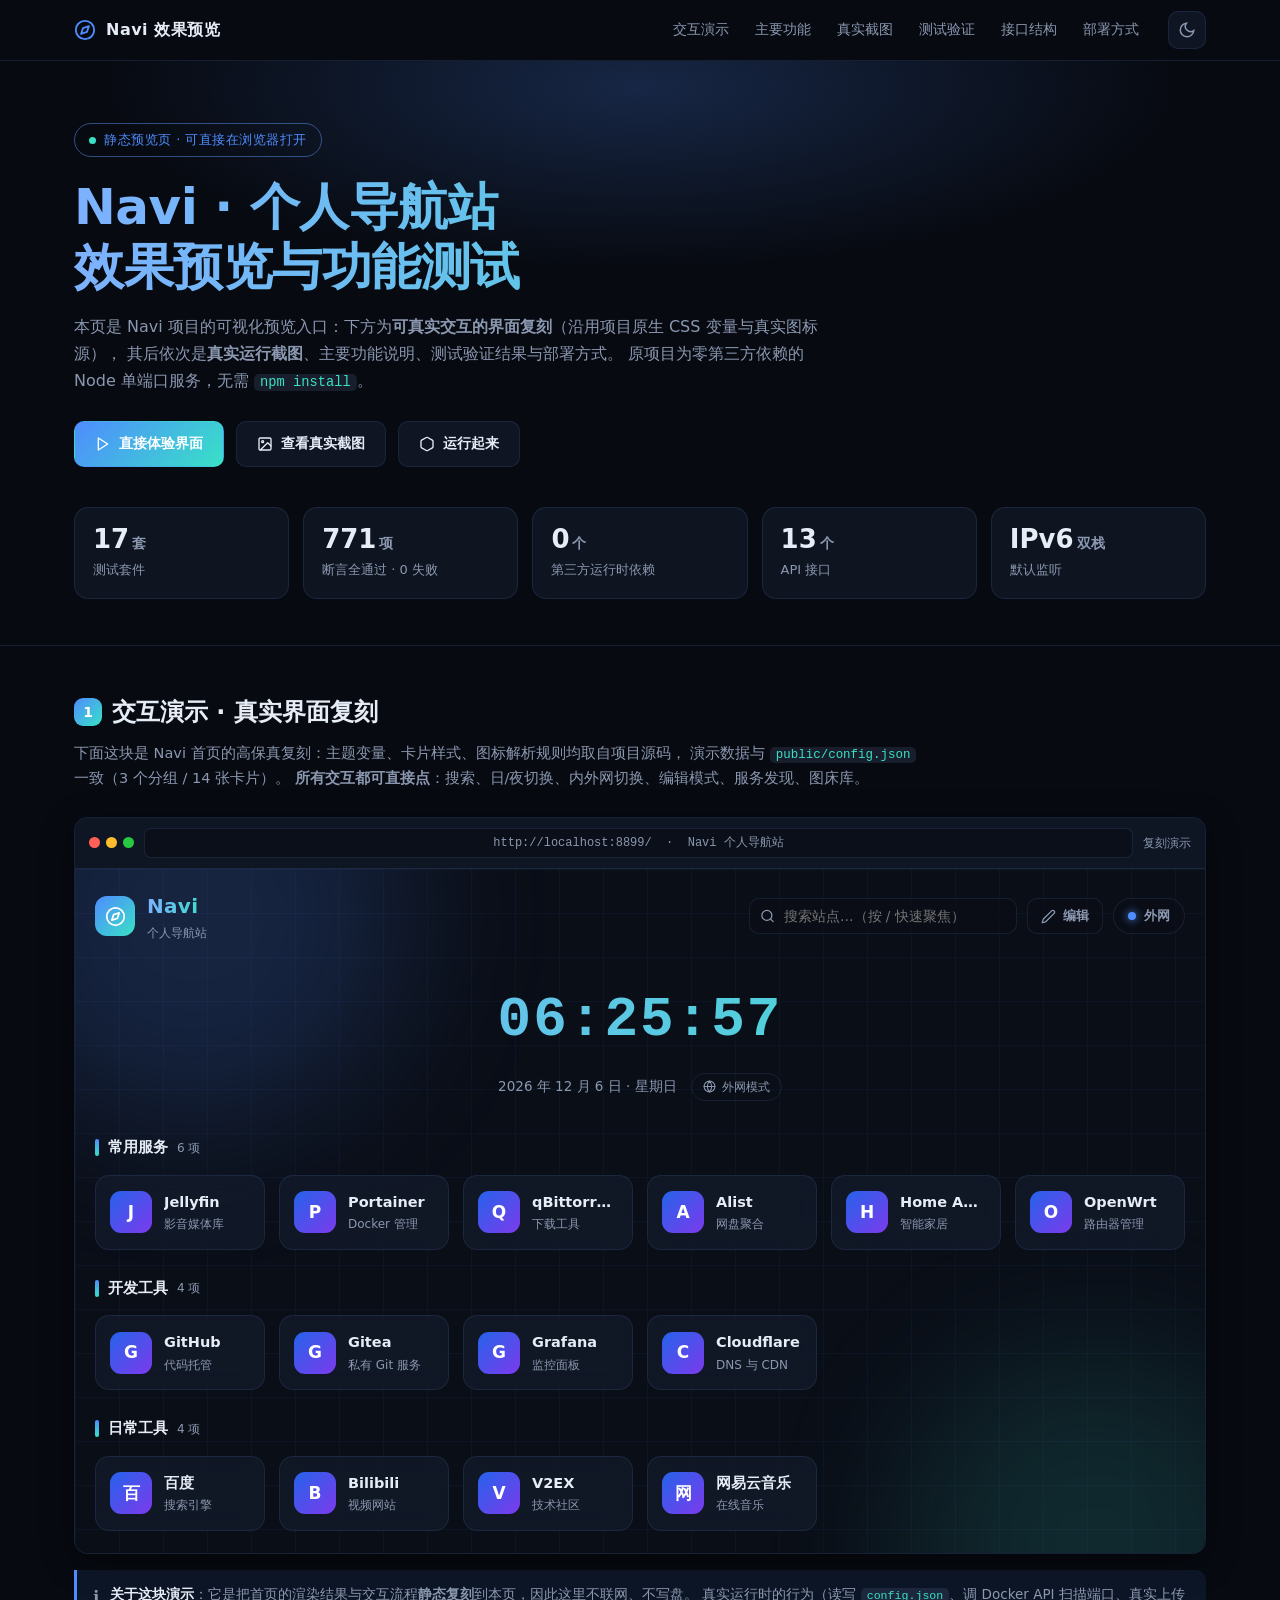
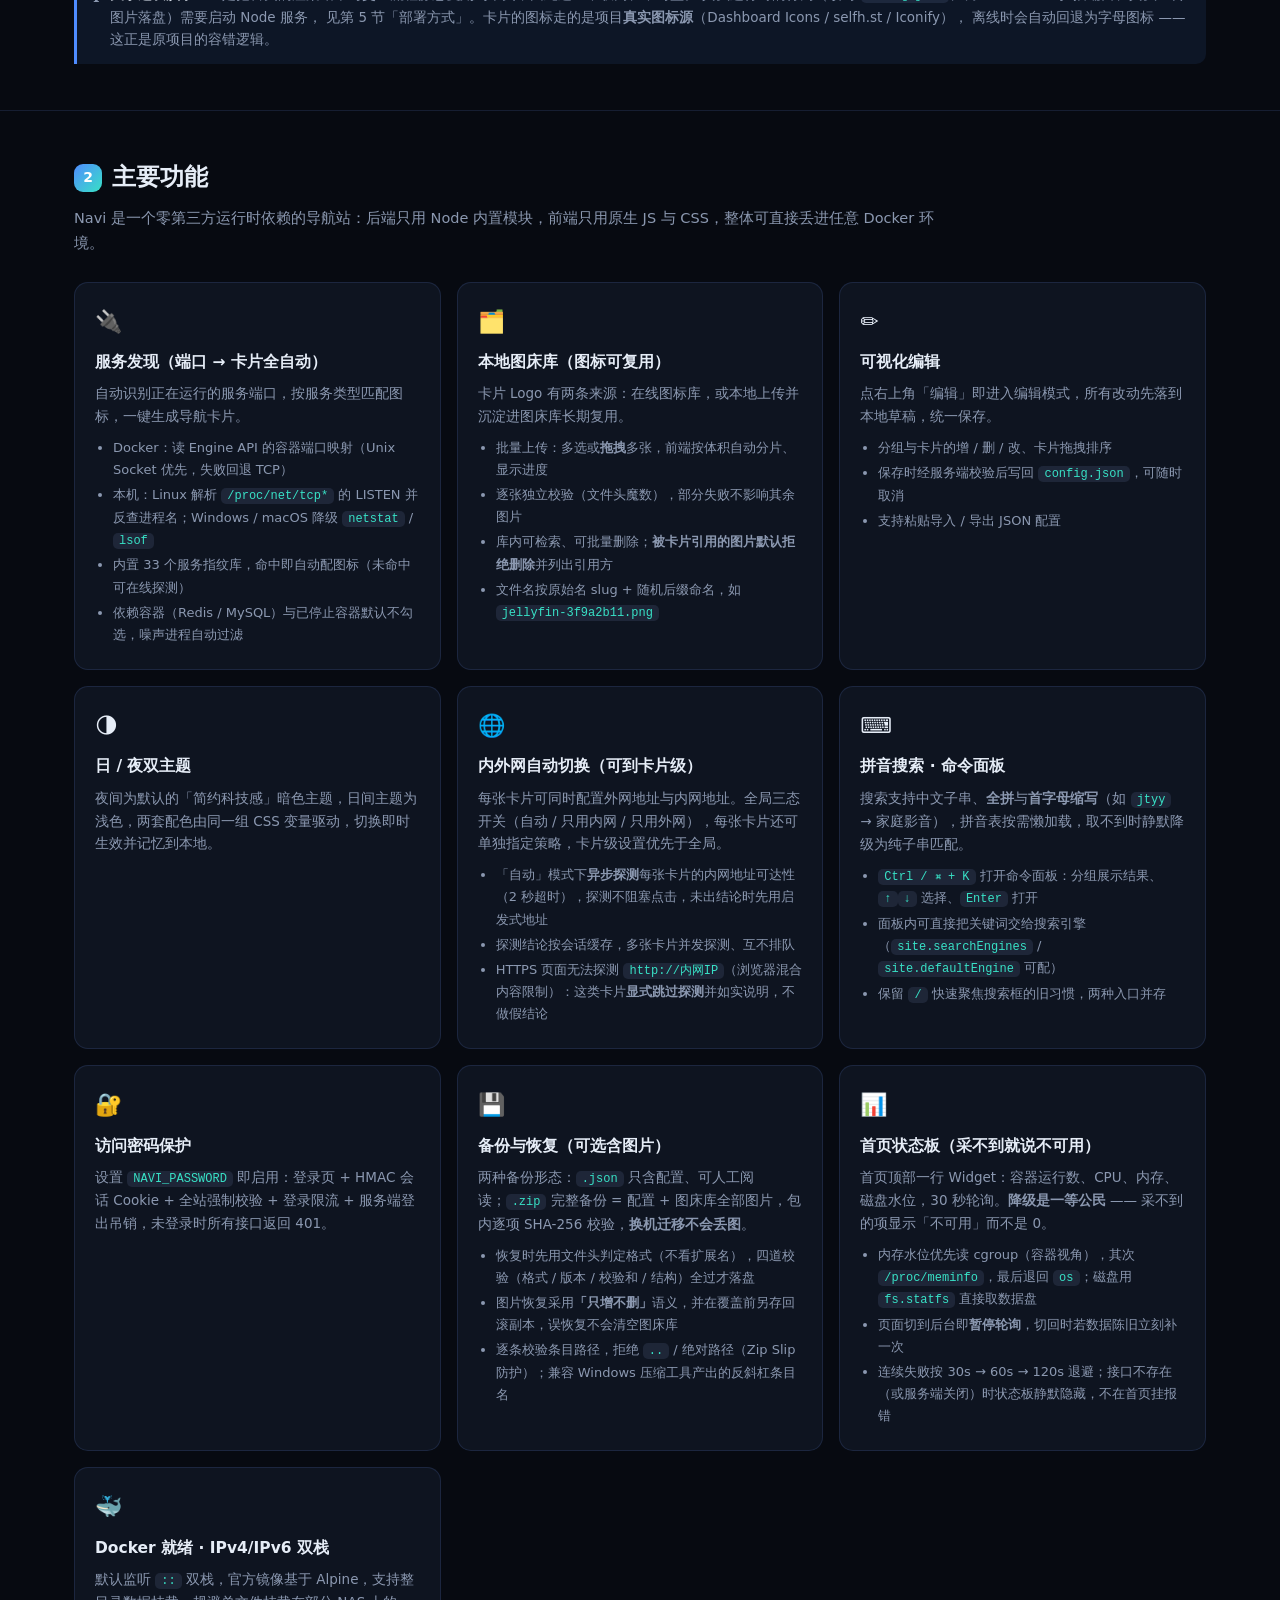
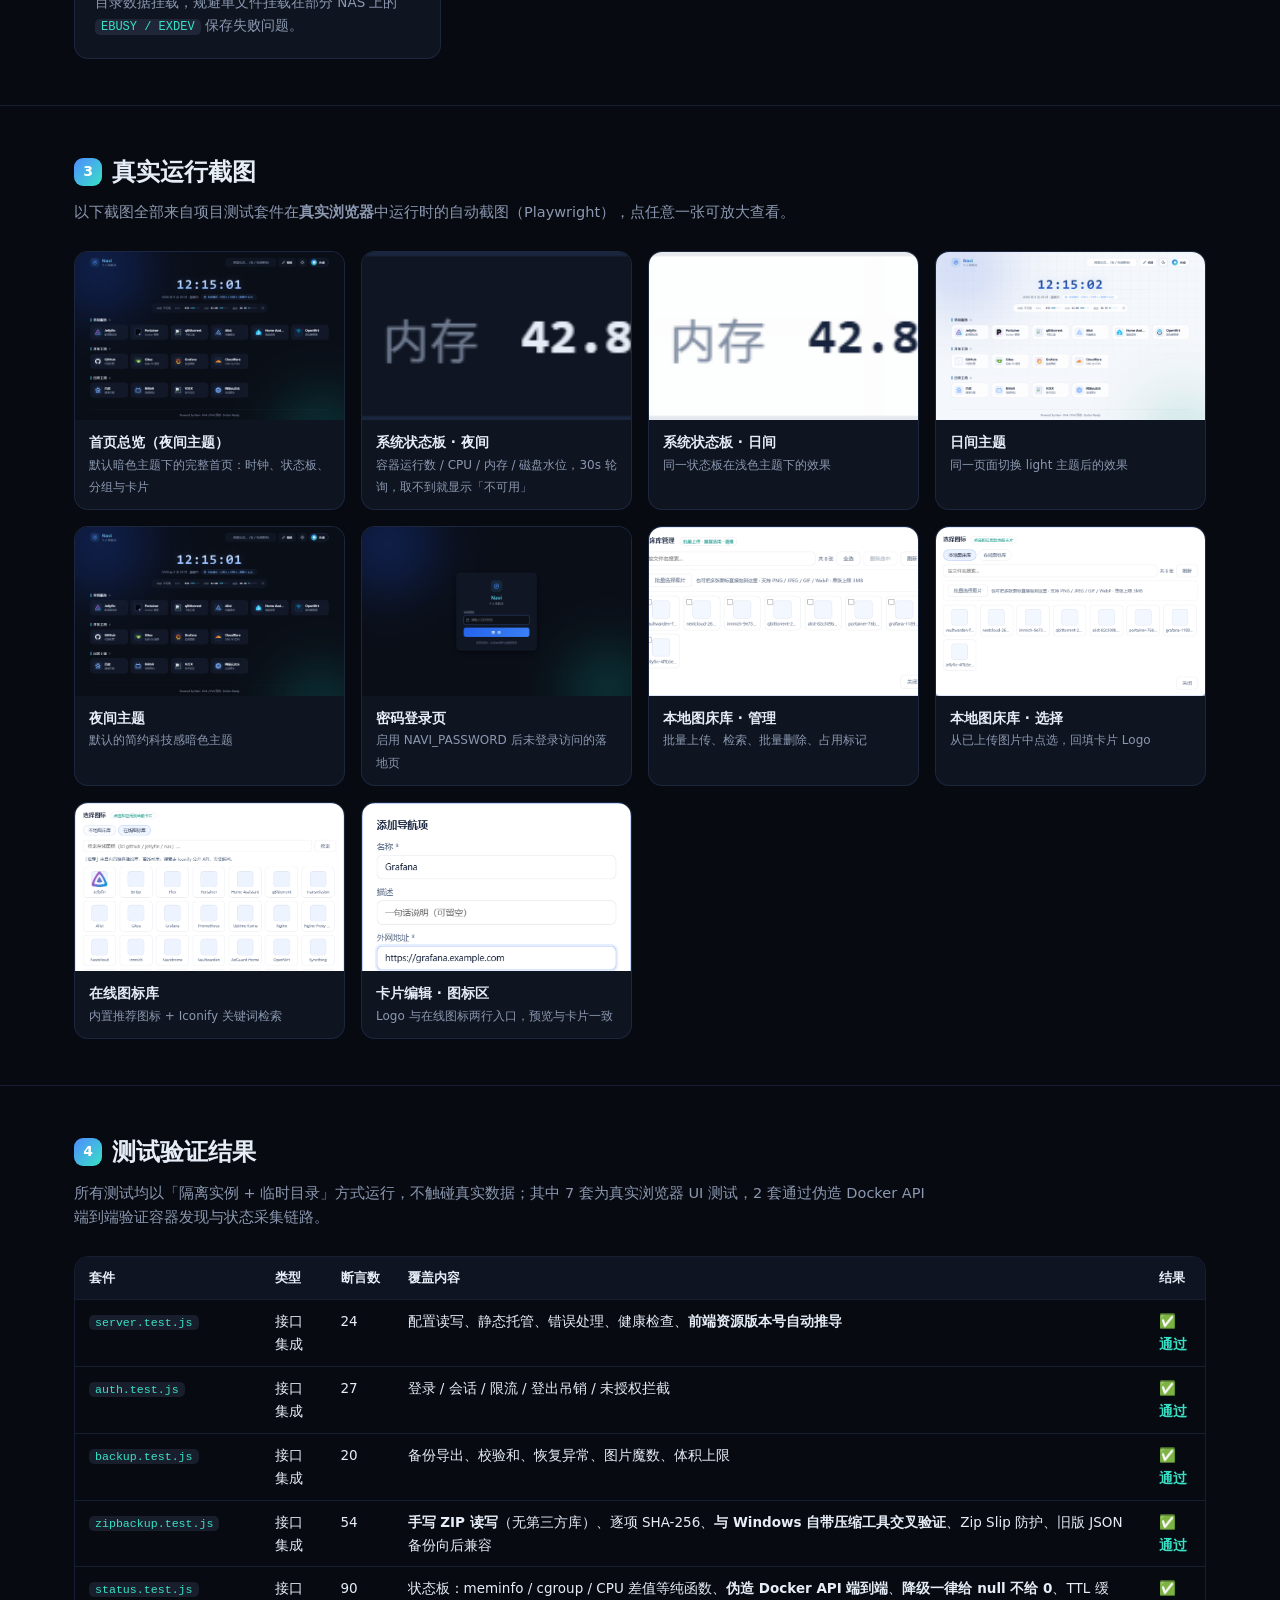
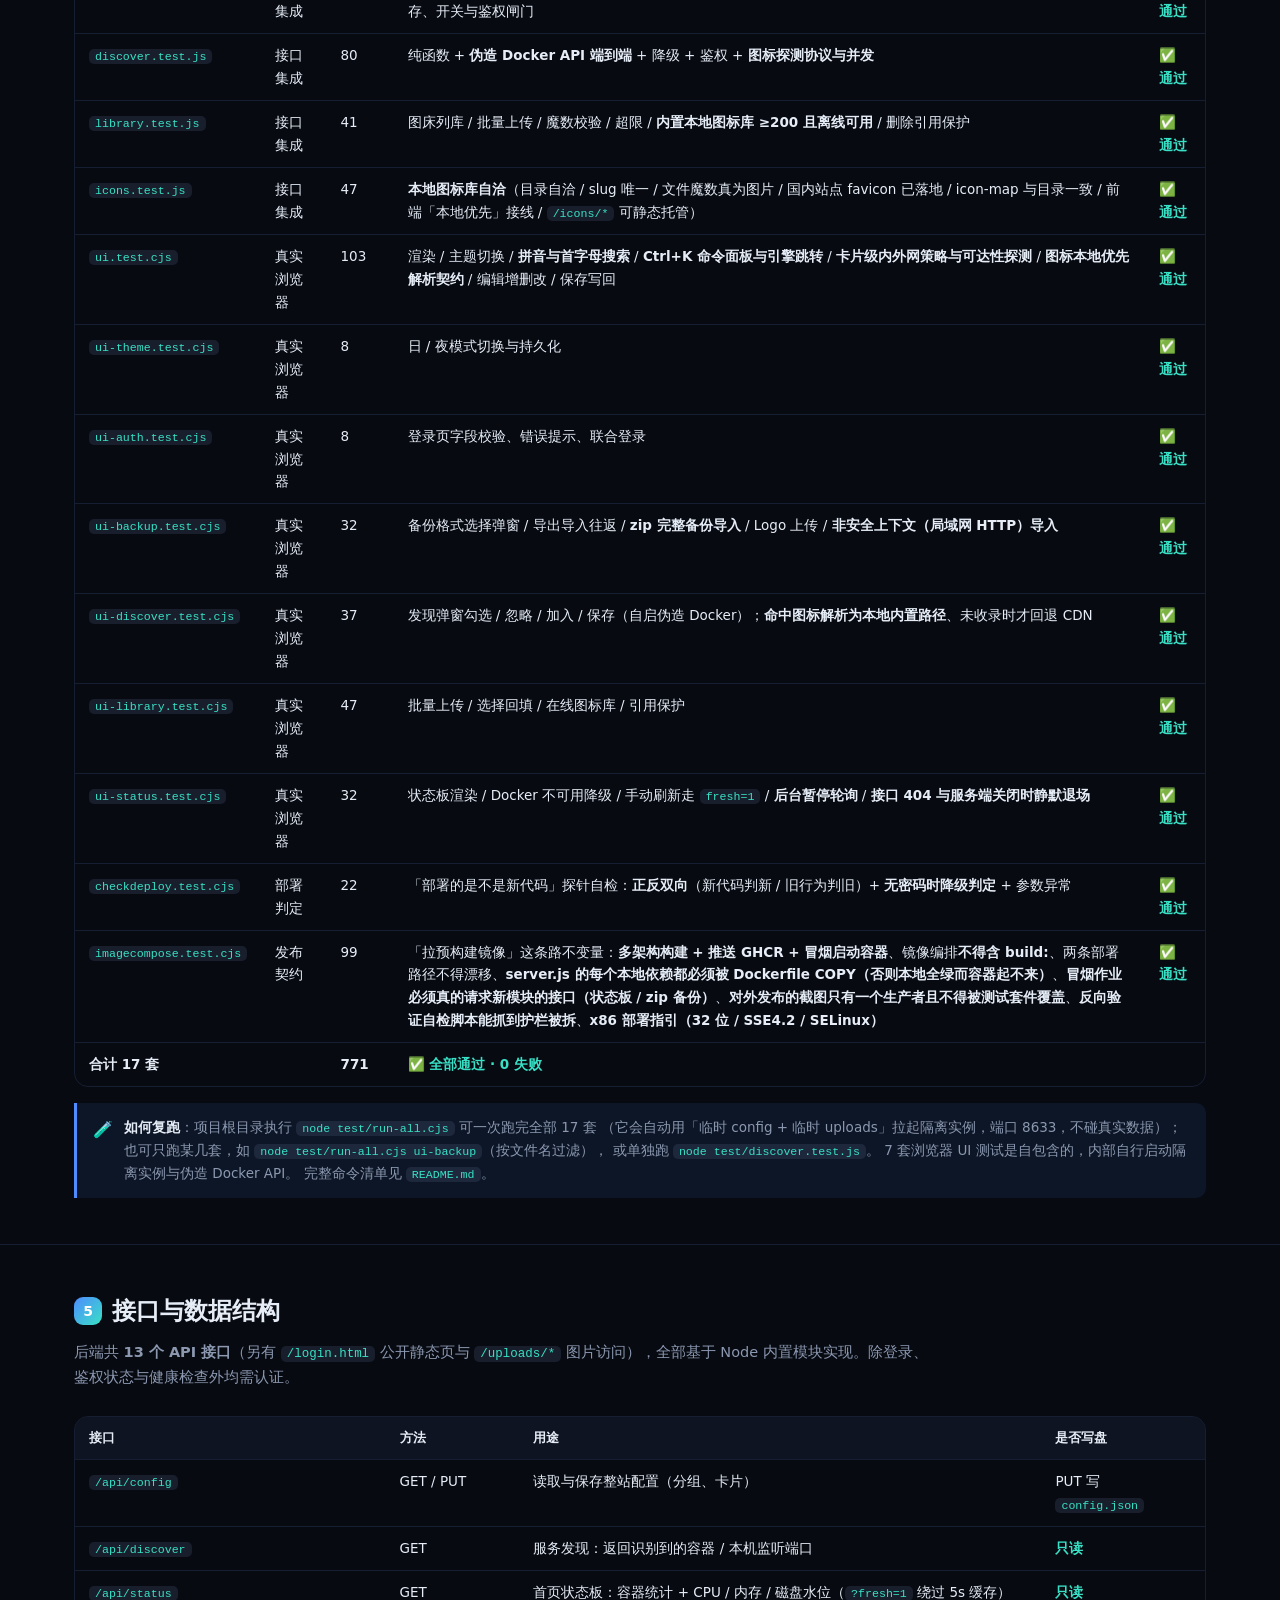
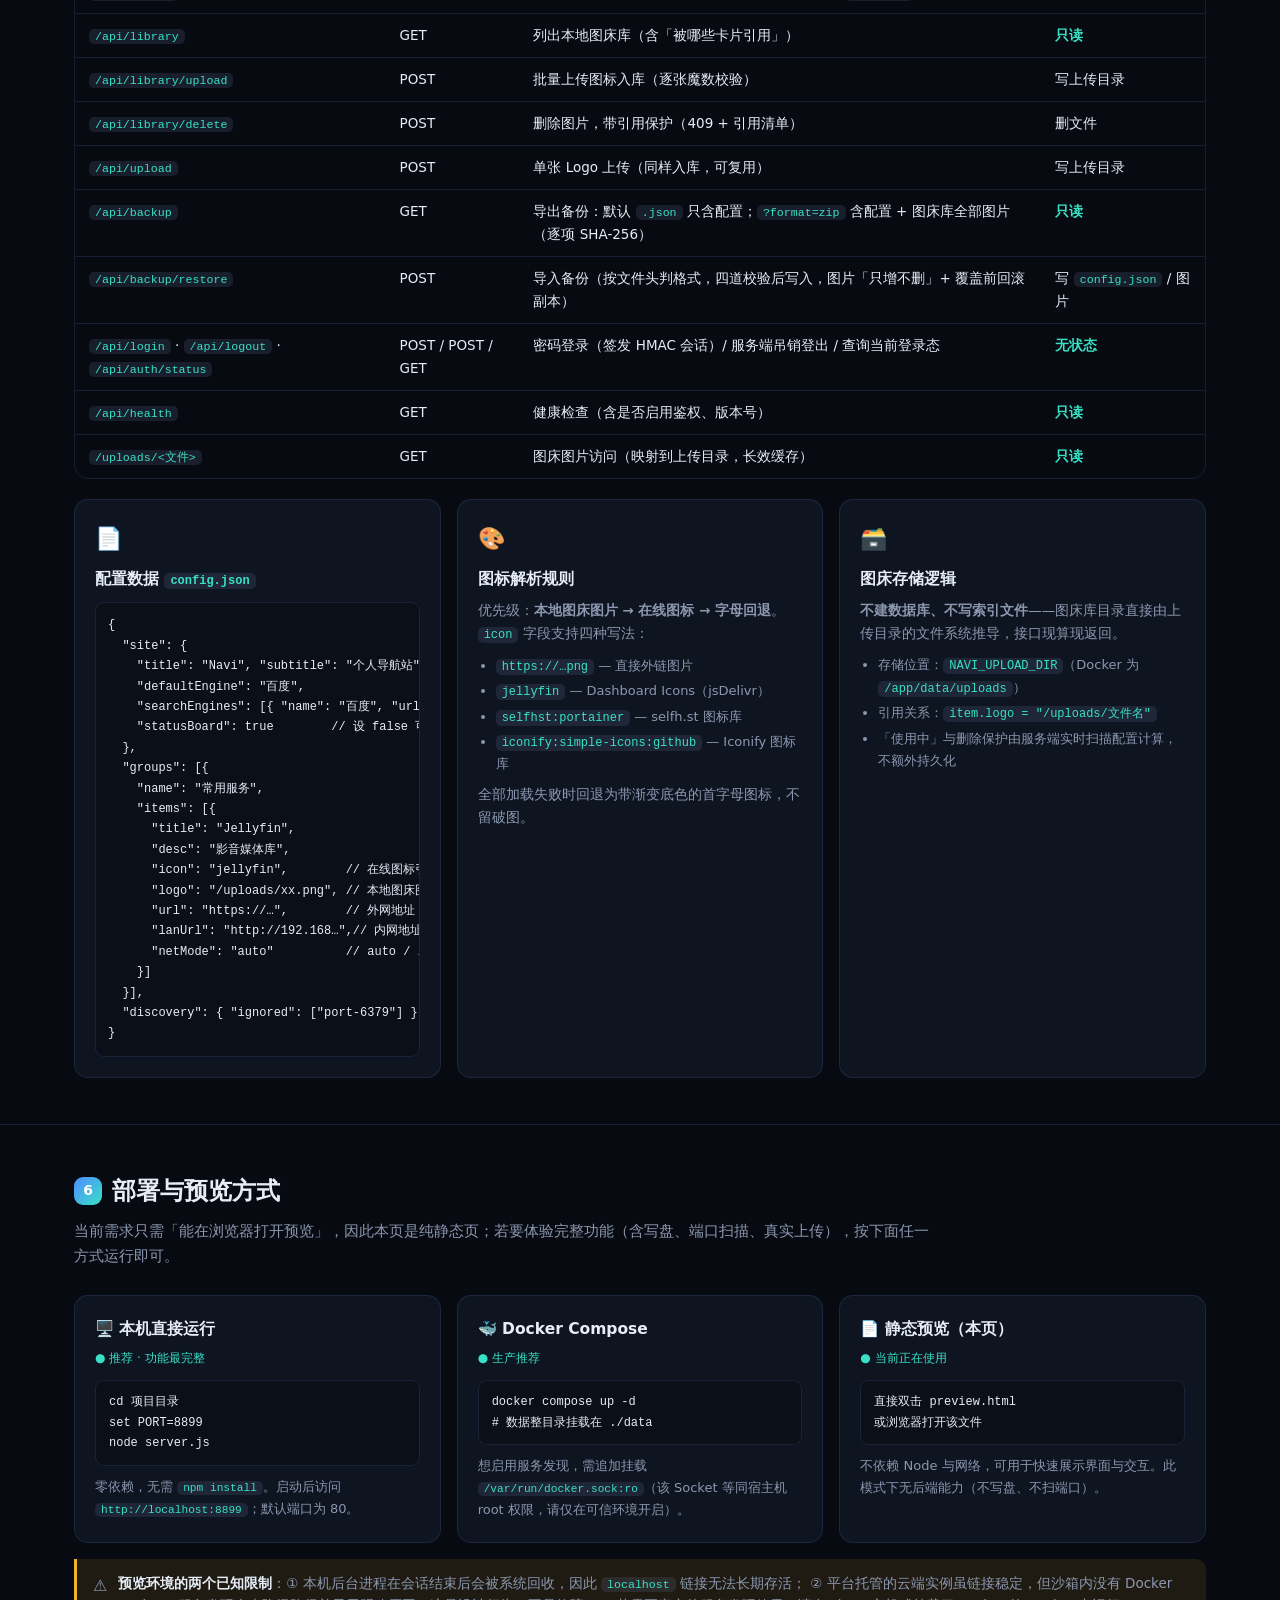
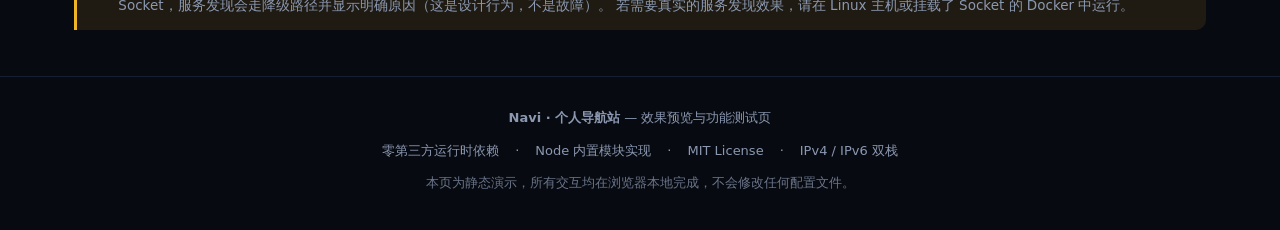
==== preview.html @ 7bd8c41b "chore: 更新" ====
<!DOCTYPE html>
<html lang="zh-CN" data-theme="dark">
<head>
<meta charset="UTF-8">
<meta name="viewport" content="width=device-width, initial-scale=1.0">
<title>Navi 导航站 · 效果预览与功能测试页</title>
<style>
/* ============================================================
   Navi 预览测试页 —— 自带主题变量（与 public/css/style.css 取值一致）
   ============================================================ */
:root {
  --bg: #0a0e17;
  --bg-panel: rgba(17, 24, 39, 0.72);
  --bg-card: rgba(22, 30, 48, 0.62);
  --bg-card-hover: rgba(34, 45, 70, 0.85);
  --border: rgba(99, 140, 220, 0.14);
  --border-hover: rgba(99, 160, 255, 0.45);
  --text: #e6edf7;
  --text-dim: #8b98b0;
  --accent: #4f8cff;
  --accent-2: #38e1c6;
  --danger: #ff6b6b;
  --ok: #38e1c6;
  --warn: #f0b429;
  --shadow: 0 8px 32px rgba(0, 0, 0, 0.45);
  --grid-line: 79, 140, 255;
  --grid-oppacity: 0.05;
  --savebar-bg: rgba(15, 22, 36, 0.92);
  --modal-bg: #111827;
  --input-bg: rgba(10, 14, 23, 0.8);
  --mask-bg: rgba(5, 8, 14, 0.65);
  --grad-title: 90deg, #7db1ff, #38e1c6;
  --fallback-grad: 135deg, #2563eb, #7c3aed;
  --icon-fallback: #fff;
  --radius: 14px;
  --radius-sm: 10px;
  --font: "PingFang SC", "Microsoft YaHei", "Segoe UI", system-ui, -apple-system, sans-serif;
  --mono: "JetBrains Mono", "Cascadia Code", Consolas, monospace;
  --page-bg: #070a11;
  --page-panel: rgba(19, 26, 42, 0.66);
  --page-line: rgba(99, 140, 220, 0.16);
}
[data-theme="light"] {
  --bg: #f4f7fb;
  --bg-panel: rgba(255, 255, 255, 0.82);
  --bg-card: rgba(255, 255, 255, 0.78);
  --bg-card-hover: rgba(255, 255, 255, 0.95);
  --border: rgba(20, 40, 90, 0.10);
  --border-hover: rgba(37, 99, 235, 0.38);
  --text: #17233d;
  --text-dim: #5b6b85;
  --accent: #2563eb;
  --accent-2: #0d9488;
  --danger: #dc2626;
  --ok: #0d9488;
  --warn: #b45309;
  --shadow: 0 8px 32px rgba(30, 60, 120, 0.12);
  --grid-line: 30, 80, 180;
  --grid-oppacity: 0.06;
  --savebar-bg: rgba(255, 255, 255, 0.92);
  --modal-bg: #ffffff;
  --input-bg: rgba(255, 255, 255, 0.9);
  --mask-bg: rgba(25, 40, 70, 0.28);
  --grad-title: 90deg, #2563eb, #0d9488;
  --fallback-grad: 135deg, #2563eb, #6d28d9;
  --page-bg: #eaeff7;
  --page-panel: rgba(255, 255, 255, 0.78);
  --page-line: rgba(20, 40, 90, 0.12);
}

* { margin: 0; padding: 0; box-sizing: border-box; }
[hidden] { display: none !important; }
html { color-scheme: dark; scroll-behavior: smooth; scroll-padding-top: 72px; }
[data-theme="light"] { color-scheme: light; }
body {
  font-family: var(--font);
  background: var(--page-bg);
  color: var(--text);
  line-height: 1.7;
  -webkit-font-smoothing: antialiased;
}
a { color: var(--accent); text-decoration: none; }
code {
  font-family: var(--mono); font-size: .86em;
  background: rgba(127, 150, 200, .14); color: var(--accent-2);
  padding: 1px 6px; border-radius: 5px; white-space: nowrap;
}
.wrap { max-width: 1180px; margin: 0 auto; padding: 0 24px; }

/* ---------- 顶部导航 ---------- */
.pnav {
  position: sticky; top: 0; z-index: 60;
  background: var(--page-bg);
  border-bottom: 1px solid var(--page-line);
  backdrop-filter: blur(12px);
}
.pnav .wrap { display: flex; align-items: center; gap: 18px; height: 60px; }
.pnav-brand { display: flex; align-items: center; gap: 10px; font-weight: 800; letter-spacing: .5px; }
.pnav-brand svg { width: 22px; height: 22px; color: var(--accent); }
.pnav-links { display: flex; gap: 4px; margin-left: auto; flex-wrap: wrap; }
.pnav-links a {
  color: var(--text-dim); font-size: 14px; padding: 6px 11px; border-radius: 8px;
  transition: background .18s, color .18s;
}
.pnav-links a:hover { color: var(--text); background: var(--bg-card); }
.theme-btn {
  display: grid; place-items: center; width: 38px; height: 38px; flex: none;
  background: var(--bg-card); border: 1px solid var(--border); border-radius: 10px;
  color: var(--text-dim); cursor: pointer; transition: all .2s;
}
.theme-btn:hover { color: var(--accent); border-color: var(--border-hover); }
.theme-btn svg { width: 18px; height: 18px; }
.theme-btn .i-sun { display: none; }
.theme-btn .i-moon { display: block; }
[data-theme="light"] .theme-btn .i-sun { display: block; }
[data-theme="light"] .theme-btn .i-moon { display: none; }

/* ---------- 封面 ---------- */
.hero { position: relative; overflow: hidden; padding: 62px 0 46px; }
.hero::before {
  content: ""; position: absolute; inset: -40% -10% auto -10%; height: 520px;
  background: radial-gradient(closest-side, rgba(79, 140, 255, .22), transparent 70%);
  pointer-events: none;
}
[data-theme="light"] .hero::before { background: radial-gradient(closest-side, rgba(37, 99, 235, .13), transparent 70%); }
.hero .wrap { position: relative; }
.hero-tag {
  display: inline-flex; align-items: center; gap: 8px;
  padding: 5px 14px; border: 1px solid var(--border-hover); border-radius: 999px;
  color: var(--accent); font-size: 13px; letter-spacing: .5px; margin-bottom: 20px;
}
.hero-tag .dot { width: 7px; height: 7px; border-radius: 50%; background: var(--ok); }
.hero h1 {
  font-size: clamp(30px, 4.4vw, 50px); font-weight: 800; letter-spacing: -.5px; line-height: 1.2;
  background: linear-gradient(var(--grad-title));
  -webkit-background-clip: text; background-clip: text; color: transparent;
}
.hero p.lead { margin-top: 16px; max-width: 760px; color: var(--text-dim); font-size: 16px; }
.hero-cta { display: flex; flex-wrap: wrap; gap: 12px; margin-top: 26px; }
.btn {
  display: inline-flex; align-items: center; gap: 8px;
  padding: 10px 20px; border-radius: 10px; font-size: 14px; font-weight: 600;
  border: 1px solid var(--border); background: var(--bg-card); color: var(--text);
  cursor: pointer; transition: all .2s; font-family: inherit;
}
.btn:hover { border-color: var(--border-hover); transform: translateY(-1px); }
.btn-primary {
  background: linear-gradient(135deg, var(--accent), var(--accent-2));
  border-color: transparent; color: #fff;
}
.btn svg { width: 16px; height: 16px; }

/* 统计条 */
.stats { display: grid; grid-template-columns: repeat(auto-fit, minmax(150px, 1fr)); gap: 14px; margin-top: 40px; }
.stat {
  background: var(--page-panel); border: 1px solid var(--page-line); border-radius: var(--radius);
  padding: 16px 18px; backdrop-filter: blur(8px);
}
.stat b { display: block; font-size: 26px; font-weight: 800; color: var(--text); line-height: 1.2; }
.stat b .u { font-size: 14px; font-weight: 600; color: var(--text-dim); margin-left: 3px; }
.stat span { font-size: 13px; color: var(--text-dim); }

/* ---------- 区块 ---------- */
.sec { padding: 46px 0; border-top: 1px solid var(--page-line); }
.sec-head { margin-bottom: 26px; }
.sec-head h2 { font-size: 24px; font-weight: 800; display: flex; align-items: center; gap: 10px; }
.sec-head h2 .no {
  display: grid; place-items: center; width: 28px; height: 28px; flex: none;
  border-radius: 9px; font-size: 14px; color: #fff;
  background: linear-gradient(135deg, var(--accent), var(--accent-2));
}
.sec-head p { margin-top: 8px; color: var(--text-dim); font-size: 14.5px; max-width: 860px; }

/* ---------- 浏览器外壳 ---------- */
.browser {
  border: 1px solid var(--page-line); border-radius: var(--radius);
  overflow: hidden; background: var(--bg); box-shadow: var(--shadow);
}
.browser-bar {
  display: flex; align-items: center; gap: 10px;
  padding: 10px 14px; background: var(--page-panel); border-bottom: 1px solid var(--page-line);
}
.browser-bar .dots { display: flex; gap: 6px; }
.browser-bar .dots i { width: 11px; height: 11px; border-radius: 50%; display: block; }
.browser-bar .dots i:nth-child(1) { background: #ff5f57; }
.browser-bar .dots i:nth-child(2) { background: #febc2e; }
.browser-bar .dots i:nth-child(3) { background: #28c840; }
.browser-bar .addr {
  flex: 1; text-align: center; font-family: var(--mono); font-size: 12px; color: var(--text-dim);
  background: var(--input-bg); border: 1px solid var(--page-line);
  border-radius: 7px; padding: 4px 12px;
}
.browser-bar .hint { font-size: 12px; color: var(--text-dim); }

/* ---------- navi 界面复刻（.nv-*） ---------- */
.nv-app {
  position: relative; overflow: hidden;
  background: var(--bg); color: var(--text);
  padding: 0 20px 22px;
}
.nv-bggrid {
  position: absolute; inset: 0; pointer-events: none;
  background-image:
    linear-gradient(rgba(var(--grid-line), var(--grid-oppacity)) 1px, transparent 1px),
    linear-gradient(90deg, rgba(var(--grid-line), var(--grid-oppacity)) 1px, transparent 1px);
  background-size: 44px 44px;
}
.nv-glow { position: absolute; border-radius: 50%; filter: blur(70px); pointer-events: none; }
.nv-glow-1 { width: 420px; height: 420px; top: -160px; left: -90px; background: rgba(79, 140, 255, .18); }
.nv-glow-2 { width: 380px; height: 380px; bottom: -180px; right: -80px; background: rgba(56, 225, 198, .13); }
.nv-inner { position: relative; }

.nv-header { display: flex; align-items: center; gap: 16px; flex-wrap: wrap; padding: 20px 0 6px; }
.nv-brand { display: flex; align-items: center; gap: 12px; }
.nv-brand-logo {
  display: grid; place-items: center; width: 40px; height: 40px; flex: none;
  border-radius: 12px; color: #fff;
  background: linear-gradient(135deg, var(--accent), var(--accent-2));
}
.nv-brand-logo svg { width: 21px; height: 21px; }
.nv-brand h3 {
  font-size: 20px; font-weight: 800; letter-spacing: .3px;
  background: linear-gradient(var(--grad-title));
  -webkit-background-clip: text; background-clip: text; color: transparent;
}
.nv-brand small { display: block; font-size: 12px; color: var(--text-dim); }
.nv-actions { display: flex; align-items: center; gap: 10px; margin-left: auto; flex-wrap: wrap; }
.nv-search { position: relative; }
.nv-search svg {
  position: absolute; left: 11px; top: 50%; transform: translateY(-50%);
  width: 15px; height: 15px; color: var(--text-dim); pointer-events: none;
}
.nv-search input {
  width: 268px; padding: 9px 14px 9px 34px; font-family: inherit; font-size: 13.5px;
  background: var(--input-bg); border: 1px solid var(--border); border-radius: 10px;
  color: var(--text); outline: none; transition: all .2s;
}
.nv-search input:focus { border-color: var(--border-hover); box-shadow: 0 0 0 3px rgba(79, 140, 255, .14); }
.nv-tool {
  display: inline-flex; align-items: center; gap: 7px;
  padding: 8px 13px; font-size: 13px; font-family: inherit; font-weight: 600;
  background: var(--input-bg); border: 1px solid var(--border); border-radius: 10px;
  color: var(--text-dim); cursor: pointer; transition: all .2s;
}
.nv-tool:hover { color: var(--text); border-color: var(--border-hover); }
.nv-tool svg { width: 15px; height: 15px; }
.nv-tool.on { color: var(--accent); border-color: var(--border-hover); background: rgba(79, 140, 255, .12); }
.nv-nettoggle {
  display: inline-flex; align-items: center; gap: 8px;
  padding: 8px 14px; font-size: 13px; font-family: inherit; font-weight: 600;
  background: var(--input-bg); border: 1px solid var(--border); border-radius: 999px;
  color: var(--text-dim); cursor: pointer; transition: all .2s;
}
.nv-nettoggle .tdot { width: 8px; height: 8px; border-radius: 50%; background: var(--accent); box-shadow: 0 0 8px var(--accent); }
.nv-nettoggle.lan { color: var(--accent-2); border-color: rgba(56, 225, 198, .45); }
.nv-nettoggle.lan .tdot { background: var(--accent-2); box-shadow: 0 0 8px var(--accent-2); }

.nv-hero { text-align: center; padding: 24px 0 8px; }
.nv-clock {
  font-family: var(--mono); font-size: clamp(34px, 6vw, 56px); font-weight: 700; letter-spacing: 2px;
  background: linear-gradient(var(--grad-title));
  -webkit-background-clip: text; background-clip: text; color: transparent;
}
.nv-date { font-size: 13.5px; color: var(--text-dim); margin-top: 4px; }
.nv-badge {
  display: inline-flex; align-items: center; gap: 6px; margin-left: 10px;
  padding: 3px 11px; border: 1px solid var(--border); border-radius: 999px;
  font-size: 12px; color: var(--text-dim); vertical-align: middle;
}
.nv-badge svg { width: 13px; height: 13px; }
.nv-badge.lan { color: var(--accent-2); border-color: rgba(56, 225, 198, .4); }

.nv-group { margin-top: 26px; }
.nv-group-title {
  display: flex; align-items: center; gap: 9px;
  font-size: 15px; font-weight: 700; margin-bottom: 14px;
}
.nv-group-title::before {
  content: ""; width: 4px; height: 17px; border-radius: 2px;
  background: linear-gradient(180deg, var(--accent), var(--accent-2));
}
.nv-grid { display: grid; grid-template-columns: repeat(auto-fill, minmax(168px, 1fr)); gap: 14px; }
.nv-card {
  position: relative; display: flex; align-items: center; gap: 12px;
  padding: 14px; border-radius: var(--radius);
  background: var(--bg-card); border: 1px solid var(--border);
  color: var(--text); cursor: pointer;
  transition: transform .2s, border-color .2s, background .2s, box-shadow .2s;
  backdrop-filter: blur(10px); text-align: left; font-family: inherit; text-decoration: none;
}
.nv-card:hover {
  transform: translateY(-3px); background: var(--bg-card-hover);
  border-color: var(--border-hover); box-shadow: 0 10px 26px rgba(0, 0, 0, .28);
}
.nv-icon {
  position: relative; display: grid; place-items: center; width: 42px; height: 42px; flex: none;
  border-radius: 11px; background: rgba(127, 150, 200, .1); overflow: hidden;
}
.nv-icon img { width: 26px; height: 26px; object-fit: contain; }
.nv-icon .fb {
  display: none; position: absolute; inset: 0; place-items: center;
  font-size: 17px; font-weight: 800; color: var(--icon-fallback);
  background: linear-gradient(var(--fallback-grad));
}
.nv-icon.failed img { display: none; }
.nv-icon.failed .fb { display: grid; }
.nv-meta { min-width: 0; }
.nv-meta b { display: block; font-size: 14.5px; font-weight: 700; white-space: nowrap; overflow: hidden; text-overflow: ellipsis; }
.nv-meta span { display: block; font-size: 12px; color: var(--text-dim); white-space: nowrap; overflow: hidden; text-overflow: ellipsis; }
.nv-del {
  position: absolute; top: 6px; right: 6px; width: 20px; height: 20px;
  display: none; place-items: center; border-radius: 6px; font-size: 13px; line-height: 1;
  background: rgba(220, 38, 38, .18); color: var(--danger); border: none; cursor: pointer;
}
.nv-add {
  display: none; align-items: center; justify-content: center; gap: 7px;
  margin-top: 16px; padding: 12px; width: 100%;
  border: 1px dashed var(--border-hover); border-radius: var(--radius);
  background: transparent; color: var(--accent); font-family: inherit; font-size: 13.5px;
  font-weight: 600; cursor: pointer;
}
.nv-app.editing .nv-card { border-style: dashed; }
.nv-app.editing .nv-del { display: grid; }
.nv-app.editing .nv-add { display: flex; }
.nv-empty { display: none; text-align: center; color: var(--text-dim); font-size: 14px; padding: 42px 0; }

/* 保存栏 */
.nv-savebar {
  display: none; align-items: center; gap: 10px; flex-wrap: wrap;
  margin-top: 22px; padding: 12px 14px;
  background: var(--savebar-bg); border: 1px solid var(--border-hover);
  border-radius: var(--radius); box-shadow: var(--shadow);
}
.nv-app.editing .nv-savebar { display: flex; }
.nv-savebar .lbl { font-size: 13px; color: var(--warn); font-weight: 600; margin-right: auto; }
.nv-sbtn {
  padding: 8px 14px; font-size: 13px; font-family: inherit; font-weight: 600;
  border-radius: 9px; cursor: pointer; transition: all .2s;
  background: transparent; border: 1px solid var(--border); color: var(--text-dim);
}
.nv-sbtn:hover { color: var(--text); border-color: var(--border-hover); }
.nv-sbtn.primary { background: linear-gradient(135deg, var(--accent), var(--accent-2)); border-color: transparent; color: #fff; }

/* 弹窗（复刻） */
.nv-mask {
  position: absolute; inset: 0; z-index: 20;
  display: flex; align-items: center; justify-content: center; padding: 22px;
  background: var(--mask-bg); backdrop-filter: blur(3px);
}
.nv-modal {
  width: min(720px, 100%); max-height: 82%; display: flex; flex-direction: column;
  background: var(--modal-bg); border: 1px solid var(--border); border-radius: var(--radius);
  box-shadow: var(--shadow); overflow: hidden;
}
.nv-modal-h {
  display: flex; align-items: center; gap: 10px;
  padding: 15px 18px; border-bottom: 1px solid var(--border);
}
.nv-modal-h b { font-size: 15.5px; }
.nv-modal-h .sub { font-size: 12px; color: var(--text-dim); margin-left: auto; }
.nv-modal-h .x {
  width: 26px; height: 26px; display: grid; place-items: center; border-radius: 7px;
  background: transparent; border: 1px solid var(--border); color: var(--text-dim); cursor: pointer;
}
.nv-modal-b { padding: 16px 18px; overflow: auto; }
.nv-modal-f { display: flex; gap: 10px; justify-content: flex-end; padding: 13px 18px; border-top: 1px solid var(--border); }
.nv-tabs { display: flex; gap: 6px; margin-bottom: 14px; }
.nv-tab {
  padding: 6px 13px; font-size: 13px; font-family: inherit; border-radius: 8px; cursor: pointer;
  background: transparent; border: 1px solid var(--border); color: var(--text-dim);
}
.nv-tab.on { color: var(--accent); border-color: var(--border-hover); background: rgba(79, 140, 255, .12); }

.nv-row {
  display: flex; align-items: center; gap: 12px; padding: 11px 13px;
  border: 1px solid var(--border); border-radius: var(--radius-sm); margin-bottom: 9px;
  background: var(--bg-card);
}
.nv-row .ck {
  width: 17px; height: 17px; flex: none; accent-color: var(--accent); cursor: pointer;
}
.nv-row .ic {
  position: relative; display: grid; place-items: center; width: 34px; height: 34px; flex: none;
  border-radius: 9px; background: rgba(127, 150, 200, .1); overflow: hidden;
}
.nv-row .ic img { width: 21px; height: 21px; object-fit: contain; }
.nv-row .ic .fb {
  display: none; position: absolute; inset: 0; place-items: center;
  font-size: 14px; font-weight: 800; color: var(--icon-fallback);
  background: linear-gradient(var(--fallback-grad));
}
.nv-row .ic.failed img { display: none; }
.nv-row .ic.failed .fb { display: grid; }
.nv-row .info { min-width: 0; flex: 1; }
.nv-row .info b { display: block; font-size: 13.8px; font-weight: 700; }
.nv-row .info span { font-size: 12px; color: var(--text-dim); }
.nv-tag {
  flex: none; font-size: 11.5px; padding: 3px 9px; border-radius: 999px;
  border: 1px solid var(--border); color: var(--text-dim); white-space: nowrap;
}
.nv-tag.new { color: var(--accent); border-color: var(--border-hover); background: rgba(79, 140, 255, .12); }
.nv-tag.dep { color: var(--warn); border-color: rgba(240, 180, 41, .4); }
.nv-tag.off { color: var(--text-dim); opacity: .7; }

.nv-libgrid { display: grid; grid-template-columns: repeat(auto-fill, minmax(96px, 1fr)); gap: 11px; }
.nv-cell {
  border: 1px solid var(--border); border-radius: var(--radius-sm); background: var(--bg-card);
  padding: 12px 8px; text-align: center; cursor: pointer; transition: all .2s;
}
.nv-cell:hover { border-color: var(--border-hover); transform: translateY(-2px); }
.nv-cell .img {
  position: relative; display: grid; place-items: center; height: 42px; margin-bottom: 7px;
}
.nv-cell img { max-width: 38px; max-height: 38px; object-fit: contain; }
.nv-cell .fb {
  display: none; position: absolute; inset: 0; margin: auto; width: 34px; height: 34px;
  place-items: center; border-radius: 9px; font-weight: 800; font-size: 15px;
  color: var(--icon-fallback); background: linear-gradient(var(--fallback-grad));
}
.nv-cell.failed .fb { display: grid; }
.nv-cell small { display: block; font-size: 11px; color: var(--text-dim); white-space: nowrap; overflow: hidden; text-overflow: ellipsis; }
.nv-note { font-size: 12.5px; color: var(--text-dim); margin-top: 12px; line-height: 1.65; }

/* 轻提示 */
.toast {
  position: fixed; left: 50%; bottom: 26px; transform: translate(-50%, 20px);
  z-index: 200; max-width: 90vw;
  display: flex; align-items: center; gap: 9px;
  padding: 11px 18px; border-radius: 11px; font-size: 13.5px;
  background: var(--savebar-bg); border: 1px solid var(--border-hover);
  color: var(--text); box-shadow: var(--shadow);
  opacity: 0; pointer-events: none; transition: all .26s;
}
.toast.show { opacity: 1; transform: translate(-50%, 0); }
.toast .dot { width: 8px; height: 8px; border-radius: 50%; background: var(--ok); flex: none; }

/* ---------- 功能卡 ---------- */
.feats { display: grid; grid-template-columns: repeat(auto-fit, minmax(280px, 1fr)); gap: 16px; }
.feat {
  background: var(--page-panel); border: 1px solid var(--page-line); border-radius: var(--radius);
  padding: 20px; transition: all .2s;
}
.feat:hover { border-color: var(--border-hover); transform: translateY(-2px); }
.feat .em { font-size: 22px; }
.feat h3 { font-size: 15.5px; font-weight: 700; margin: 9px 0 7px; }
.feat p { font-size: 13.5px; color: var(--text-dim); }
.feat ul { margin: 9px 0 0 18px; font-size: 13px; color: var(--text-dim); }
.feat li { margin: 3px 0; }
.feat code { font-size: 12px; }

/* ---------- 截图 ---------- */
.shots { display: grid; grid-template-columns: repeat(auto-fill, minmax(268px, 1fr)); gap: 16px; }
.shot {
  border: 1px solid var(--page-line); border-radius: var(--radius); overflow: hidden;
  background: var(--page-panel); cursor: zoom-in; transition: all .2s;
}
.shot:hover { border-color: var(--border-hover); transform: translateY(-2px); box-shadow: var(--shadow); }
.shot .thumb { aspect-ratio: 16 / 10; overflow: hidden; background: #0a0e17; }
.shot .thumb img { width: 100%; height: 100%; object-fit: cover; object-position: top center; display: block; }
.shot .cap { padding: 11px 14px; font-size: 13px; }
.shot .cap b { display: block; font-size: 13.5px; }
.shot .cap span { color: var(--text-dim); font-size: 12px; }

.lightbox {
  position: fixed; inset: 0; z-index: 300; display: none;
  align-items: center; justify-content: center; padding: 30px;
  background: rgba(4, 7, 12, .9);
}
.lightbox.show { display: flex; }
.lightbox img { max-width: 96%; max-height: 88vh; border-radius: 10px; box-shadow: 0 20px 60px rgba(0, 0, 0, .6); }
.lightbox .cap {
  position: absolute; bottom: 22px; left: 0; right: 0; text-align: center;
  color: #cdd8ea; font-size: 13.5px;
}
.lightbox .x {
  position: absolute; top: 20px; right: 24px; width: 38px; height: 38px;
  display: grid; place-items: center; border-radius: 10px; font-size: 20px;
  background: rgba(255, 255, 255, .1); border: 1px solid rgba(255, 255, 255, .2);
  color: #fff; cursor: pointer;
}

/* ---------- 表格 ---------- */
.tbl-wrap { overflow-x: auto; border: 1px solid var(--page-line); border-radius: var(--radius); }
table { width: 100%; border-collapse: collapse; font-size: 13.5px; min-width: 560px; }
th, td { padding: 10px 14px; text-align: left; border-bottom: 1px solid var(--page-line); vertical-align: top; }
th { background: var(--page-panel); font-weight: 700; font-size: 13px; white-space: nowrap; }
tbody tr:last-child td { border-bottom: none; }
tbody tr:hover { background: rgba(127, 150, 200, .06); }
td.ok { color: var(--ok); font-weight: 600; }
.pass { display: inline-flex; align-items: center; gap: 5px; }

/* ---------- 部署卡 ---------- */
.deploys { display: grid; grid-template-columns: repeat(auto-fit, minmax(268px, 1fr)); gap: 16px; }
.deploy {
  background: var(--page-panel); border: 1px solid var(--page-line); border-radius: var(--radius);
  padding: 20px; display: flex; flex-direction: column;
}
.deploy h3 { font-size: 15.5px; font-weight: 700; display: flex; align-items: center; gap: 8px; }
.deploy .st { font-size: 12px; margin-top: 6px; }
.deploy .st.live { color: var(--ok); }
.deploy .st.idle { color: var(--text-dim); }
.deploy pre {
  font-family: var(--mono); font-size: 12px; line-height: 1.7;
  background: var(--input-bg); border: 1px solid var(--page-line); border-radius: 9px;
  padding: 11px 13px; margin-top: 12px; overflow-x: auto; color: var(--text);
}
.deploy p { font-size: 13px; color: var(--text-dim); margin-top: 10px; }

.tip {
  display: flex; gap: 11px; margin-top: 16px;
  border-left: 3px solid var(--accent); border-radius: 0 10px 10px 0;
  background: rgba(79, 140, 255, .09); padding: 13px 16px; font-size: 13.5px; color: var(--text-dim);
}
.tip.warn { border-left-color: var(--warn); background: rgba(240, 180, 41, .1); }
.tip b { color: var(--text); }
.tip .em { flex: none; font-size: 16px; }

footer.pfoot {
  border-top: 1px solid var(--page-line); padding: 30px 0 40px;
  color: var(--text-dim); font-size: 13px; text-align: center;
}
footer.pfoot .row { display: flex; gap: 16px; justify-content: center; flex-wrap: wrap; margin-top: 10px; }

/* ---------- 响应式 ---------- */
@media (max-width: 860px) {
  .pnav-links { display: none; }
  .nv-search input { width: 180px; }
  .nv-actions { width: 100%; }
  .nv-grid { grid-template-columns: repeat(auto-fill, minmax(146px, 1fr)); }
}
@media (max-width: 560px) {
  .wrap { padding: 0 15px; }
  .hero { padding: 40px 0 30px; }
  .nv-app { padding: 0 13px 16px; }
  .nv-search { flex: 1; }
  .nv-search input { width: 100%; }
  .nv-grid { grid-template-columns: 1fr 1fr; gap: 10px; }
  .nv-meta span { display: none; }
}
</style>
</head>
<body>

<!-- ==================== 顶部导航 ==================== -->
<nav class="pnav">
  <div class="wrap">
    <span class="pnav-brand">
      <svg viewBox="0 0 24 24" fill="none" stroke="currentColor" stroke-width="2" stroke-linecap="round" stroke-linejoin="round">
        <circle cx="12" cy="12" r="10"></circle>
        <polygon points="16.24 7.76 14.12 14.12 7.76 16.24 9.88 9.88 16.24 7.76"></polygon>
      </svg>
      Navi 效果预览
    </span>
    <div class="pnav-links">
      <a href="#demo">交互演示</a>
      <a href="#features">主要功能</a>
      <a href="#shots">真实截图</a>
      <a href="#tests">测试验证</a>
      <a href="#api">接口结构</a>
      <a href="#deploy">部署方式</a>
    </div>
    <button class="theme-btn" id="themeBtn" type="button" title="切换日间 / 夜间模式" aria-label="切换日间 / 夜间模式">
      <svg class="i-sun" viewBox="0 0 24 24" fill="none" stroke="currentColor" stroke-width="2" stroke-linecap="round"><circle cx="12" cy="12" r="5"></circle><line x1="12" y1="1" x2="12" y2="3"></line><line x1="12" y1="21" x2="12" y2="23"></line><line x1="4.22" y1="4.22" x2="5.64" y2="5.64"></line><line x1="18.36" y1="18.36" x2="19.78" y2="19.78"></line><line x1="1" y1="12" x2="3" y2="12"></line><line x1="21" y1="12" x2="23" y2="12"></line><line x1="4.22" y1="19.78" x2="5.64" y2="18.36"></line><line x1="18.36" y1="5.64" x2="19.78" y2="4.22"></line></svg>
      <svg class="i-moon" viewBox="0 0 24 24" fill="none" stroke="currentColor" stroke-width="2" stroke-linecap="round"><path d="M21 12.79A9 9 0 1 1 11.21 3 7 7 0 0 0 21 12.79z"></path></svg>
    </button>
  </div>
</nav>

<!-- ==================== 封面 ==================== -->
<header class="hero">
  <div class="wrap">
    <span class="hero-tag"><span class="dot"></span> 静态预览页 · 可直接在浏览器打开</span>
    <h1>Navi · 个人导航站<br>效果预览与功能测试</h1>
    <p class="lead">
      本页是 Navi 项目的可视化预览入口：下方为<strong>可真实交互的界面复刻</strong>（沿用项目原生 CSS 变量与真实图标源），
      其后依次是<strong>真实运行截图</strong>、主要功能说明、测试验证结果与部署方式。
      原项目为零第三方依赖的 Node 单端口服务，无需 <code>npm install</code>。
    </p>
    <div class="hero-cta">
      <button class="btn btn-primary" id="jumpDemo" type="button">
        <svg viewBox="0 0 24 24" fill="none" stroke="currentColor" stroke-width="2" stroke-linecap="round" stroke-linejoin="round"><polygon points="5 3 19 12 5 21 5 3"></polygon></svg>
        直接体验界面
      </button>
      <a class="btn" href="#shots">
        <svg viewBox="0 0 24 24" fill="none" stroke="currentColor" stroke-width="2" stroke-linecap="round" stroke-linejoin="round"><rect x="3" y="3" width="18" height="18" rx="2"></rect><circle cx="8.5" cy="8.5" r="1.5"></circle><polyline points="21 15 16 10 5 21"></polyline></svg>
        查看真实截图
      </a>
      <a class="btn" href="#deploy">
        <svg viewBox="0 0 24 24" fill="none" stroke="currentColor" stroke-width="2" stroke-linecap="round" stroke-linejoin="round"><path d="M21 16V8a2 2 0 0 0-1-1.73l-7-4a2 2 0 0 0-2 0l-7 4A2 2 0 0 0 3 8v8a2 2 0 0 0 1 1.73l7 4a2 2 0 0 0 2 0l7-4A2 2 0 0 0 21 16z"></path></svg>
        运行起来
      </a>
    </div>

    <div class="stats">
      <div class="stat"><b>17<span class="u">套</span></b><span>测试套件</span></div>
      <div class="stat"><b>771<span class="u">项</span></b><span>断言全通过 · 0 失败</span></div>
      <div class="stat"><b>0<span class="u">个</span></b><span>第三方运行时依赖</span></div>
      <div class="stat"><b>13<span class="u">个</span></b><span>API 接口</span></div>
      <div class="stat"><b>IPv6<span class="u">双栈</span></b><span>默认监听</span></div>
    </div>
  </div>
</header>

<!-- ==================== 交互演示 ==================== -->
<section class="sec" id="demo">
  <div class="wrap">
    <div class="sec-head">
      <h2><span class="no">1</span>交互演示 · 真实界面复刻</h2>
      <p>
        下面这块是 Navi 首页的高保真复刻：主题变量、卡片样式、图标解析规则均取自项目源码，
        演示数据与 <code>public/config.json</code> 一致（3 个分组 / 14 张卡片）。
        <strong>所有交互都可直接点</strong>：搜索、日/夜切换、内外网切换、编辑模式、服务发现、图床库。
      </p>
    </div>

    <div class="browser">
      <div class="browser-bar">
        <span class="dots"><i></i><i></i><i></i></span>
        <span class="addr">http://localhost:8899/ &nbsp;·&nbsp; Navi 个人导航站</span>
        <span class="hint">复刻演示</span>
      </div>

      <div class="nv-app" id="nvApp">
        <div class="nv-bggrid" aria-hidden="true"></div>
        <div class="nv-glow nv-glow-1" aria-hidden="true"></div>
        <div class="nv-glow nv-glow-2" aria-hidden="true"></div>

        <div class="nv-inner">
          <!-- 顶栏 -->
          <div class="nv-header">
            <div class="nv-brand">
              <span class="nv-brand-logo" aria-hidden="true">
                <svg viewBox="0 0 24 24" fill="none" stroke="currentColor" stroke-width="2" stroke-linecap="round" stroke-linejoin="round">
                  <circle cx="12" cy="12" r="10"></circle>
                  <polygon points="16.24 7.76 14.12 14.12 7.76 16.24 9.88 9.88 16.24 7.76"></polygon>
                </svg>
              </span>
              <div>
                <h3>Navi</h3>
                <small>个人导航站</small>
              </div>
            </div>
            <div class="nv-actions">
              <div class="nv-search">
                <svg viewBox="0 0 24 24" fill="none" stroke="currentColor" stroke-width="2" stroke-linecap="round" stroke-linejoin="round">
                  <circle cx="11" cy="11" r="8"></circle><line x1="21" y1="21" x2="16.65" y2="16.65"></line>
                </svg>
                <input id="nvSearch" type="text" placeholder="搜索站点…（按 / 快速聚焦）" autocomplete="off">
              </div>
              <button class="nv-tool" id="nvEdit" type="button" aria-pressed="false" title="进入编辑模式（演示）">
                <svg viewBox="0 0 24 24" fill="none" stroke="currentColor" stroke-width="2" stroke-linecap="round" stroke-linejoin="round">
                  <path d="M17 3a2.828 2.828 0 1 1 4 4L7.5 20.5 2 22l1.5-5.5L17 3z"></path>
                </svg>
                <span id="nvEditLabel">编辑</span>
              </button>
              <button class="nv-nettoggle" id="nvNet" type="button" aria-pressed="false" title="切换内网 / 外网地址">
                <span class="tdot" aria-hidden="true"></span>
                <span id="nvNetLabel">外网</span>
              </button>
            </div>
          </div>

          <!-- 时钟 -->
          <div class="nv-hero">
            <div class="nv-clock" id="nvClock">--:--:--</div>
            <div class="nv-date">
              <span id="nvDate"></span>
              <span class="nv-badge" id="nvBadge">
                <svg viewBox="0 0 24 24" fill="none" stroke="currentColor" stroke-width="2" stroke-linecap="round" stroke-linejoin="round">
                  <circle cx="12" cy="12" r="10"></circle><line x1="2" y1="12" x2="22" y2="12"></line>
                  <path d="M12 2a15.3 15.3 0 0 1 4 10 15.3 15.3 0 0 1-4 10 15.3 15.3 0 0 1-4-10 15.3 15.3 0 0 1 4-10z"></path>
                </svg>
                <span id="nvBadgeText">外网模式</span>
              </span>
            </div>
          </div>

          <!-- 分组与卡片（JS 渲染） -->
          <div id="nvRoot"></div>
          <div class="nv-empty" id="nvEmpty">没有匹配的站点</div>

          <button class="nv-add" id="nvAddGroup" type="button">
            <svg viewBox="0 0 24 24" width="15" height="15" fill="none" stroke="currentColor" stroke-width="2" stroke-linecap="round"><line x1="12" y1="5" x2="12" y2="19"></line><line x1="5" y1="12" x2="19" y2="12"></line></svg>
            添加分组
          </button>

          <!-- 保存栏（编辑模式显示） -->
          <div class="nv-savebar">
            <span class="lbl">编辑模式 · 改动尚未保存（演示）</span>
            <button class="nv-sbtn" type="button" data-demo="discover">服务发现</button>
            <button class="nv-sbtn" type="button" data-demo="library">图床库</button>
            <button class="nv-sbtn" type="button" data-demo="backup">备份</button>
            <button class="nv-sbtn" type="button" data-demo="cancel">取消</button>
            <button class="nv-sbtn primary" type="button" data-demo="save">保存</button>
          </div>
        </div>

        <!-- 弹窗容器 -->
        <div id="nvModal" hidden></div>
      </div>
    </div>

    <div class="tip">
      <span class="em">ℹ️</span>
      <span>
        <b>关于这块演示</b>：它是把首页的渲染结果与交互流程<strong>静态复刻</strong>到本页，因此这里不联网、不写盘。
        真实运行时的行为（读写 <code>config.json</code>、调 Docker API 扫描端口、真实上传图片落盘）需要启动 Node 服务，
        见第 5 节「部署方式」。卡片的图标走的是项目<strong>真实图标源</strong>（Dashboard Icons / selfh.st / Iconify），
        离线时会自动回退为字母图标 —— 这正是原项目的容错逻辑。
      </span>
    </div>
  </div>
</section>

<!-- ==================== 主要功能 ==================== -->
<section class="sec" id="features">
  <div class="wrap">
    <div class="sec-head">
      <h2><span class="no">2</span>主要功能</h2>
      <p>Navi 是一个零第三方运行时依赖的导航站：后端只用 Node 内置模块，前端只用原生 JS 与 CSS，整体可直接丢进任意 Docker 环境。</p>
    </div>

    <div class="feats">
      <div class="feat">
        <span class="em">🔌</span>
        <h3>服务发现（端口 → 卡片全自动）</h3>
        <p>自动识别正在运行的服务端口，按服务类型匹配图标，一键生成导航卡片。</p>
        <ul>
          <li>Docker：读 Engine API 的容器端口映射（Unix Socket 优先，失败回退 TCP）</li>
          <li>本机：Linux 解析 <code>/proc/net/tcp*</code> 的 LISTEN 并反查进程名；Windows / macOS 降级 <code>netstat</code> / <code>lsof</code></li>
          <li>内置 33 个服务指纹库，命中即自动配图标（未命中可在线探测）</li>
          <li>依赖容器（Redis / MySQL）与已停止容器默认不勾选，噪声进程自动过滤</li>
        </ul>
      </div>

      <div class="feat">
        <span class="em">🗂️</span>
        <h3>本地图床库（图标可复用）</h3>
        <p>卡片 Logo 有两条来源：在线图标库，或本地上传并沉淀进图床库长期复用。</p>
        <ul>
          <li>批量上传：多选或<strong>拖拽</strong>多张，前端按体积自动分片、显示进度</li>
          <li>逐张独立校验（文件头魔数），部分失败不影响其余图片</li>
          <li>库内可检索、可批量删除；<strong>被卡片引用的图片默认拒绝删除</strong>并列出引用方</li>
          <li>文件名按原始名 slug + 随机后缀命名，如 <code>jellyfin-3f9a2b11.png</code></li>
        </ul>
      </div>

      <div class="feat">
        <span class="em">✏️</span>
        <h3>可视化编辑</h3>
        <p>点右上角「编辑」即进入编辑模式，所有改动先落到本地草稿，统一保存。</p>
        <ul>
          <li>分组与卡片的增 / 删 / 改、卡片拖拽排序</li>
          <li>保存时经服务端校验后写回 <code>config.json</code>，可随时取消</li>
          <li>支持粘贴导入 / 导出 JSON 配置</li>
        </ul>
      </div>

      <div class="feat">
        <span class="em">🌗</span>
        <h3>日 / 夜双主题</h3>
        <p>夜间为默认的「简约科技感」暗色主题，日间主题为浅色，两套配色由同一组 CSS 变量驱动，切换即时生效并记忆到本地。</p>
      </div>

      <div class="feat">
        <span class="em">🌐</span>
        <h3>内外网自动切换（可到卡片级）</h3>
        <p>每张卡片可同时配置外网地址与内网地址。全局三态开关（自动 / 只用内网 / 只用外网），每张卡片还可单独指定策略，卡片级设置优先于全局。</p>
        <ul>
          <li>「自动」模式下<strong>异步探测</strong>每张卡片的内网地址可达性（2 秒超时），探测不阻塞点击，未出结论时先用启发式地址</li>
          <li>探测结论按会话缓存，多张卡片并发探测、互不排队</li>
          <li>HTTPS 页面无法探测 <code>http://内网IP</code>（浏览器混合内容限制）：这类卡片<strong>显式跳过探测</strong>并如实说明，不做假结论</li>
        </ul>
      </div>

      <div class="feat">
        <span class="em">⌨️</span>
        <h3>拼音搜索 · 命令面板</h3>
        <p>搜索支持中文子串、<strong>全拼</strong>与<strong>首字母缩写</strong>（如 <code>jtyy</code> → 家庭影音），拼音表按需懒加载，取不到时静默降级为纯子串匹配。</p>
        <ul>
          <li><code>Ctrl / ⌘ + K</code> 打开命令面板：分组展示结果、<code>↑</code><code>↓</code> 选择、<code>Enter</code> 打开</li>
          <li>面板内可直接把关键词交给搜索引擎（<code>site.searchEngines</code> / <code>site.defaultEngine</code> 可配）</li>
          <li>保留 <code>/</code> 快速聚焦搜索框的旧习惯，两种入口并存</li>
        </ul>
      </div>

      <div class="feat">
        <span class="em">🔐</span>
        <h3>访问密码保护</h3>
        <p>设置 <code>NAVI_PASSWORD</code> 即启用：登录页 + HMAC 会话 Cookie + 全站强制校验 + 登录限流 + 服务端登出吊销，未登录时所有接口返回 401。</p>
      </div>

      <div class="feat">
        <span class="em">💾</span>
        <h3>备份与恢复（可选含图片）</h3>
        <p>两种备份形态：<code>.json</code> 只含配置、可人工阅读；<code>.zip</code> 完整备份 = 配置 + 图床库全部图片，包内逐项 SHA-256 校验，<strong>换机迁移不会丢图</strong>。</p>
        <ul>
          <li>恢复时先用文件头判定格式（不看扩展名），四道校验（格式 / 版本 / 校验和 / 结构）全过才落盘</li>
          <li>图片恢复采用<strong>「只增不删」</strong>语义，并在覆盖前另存回滚副本，误恢复不会清空图床库</li>
          <li>逐条校验条目路径，拒绝 <code>..</code> / 绝对路径（Zip Slip 防护）；兼容 Windows 压缩工具产出的反斜杠条目名</li>
        </ul>
      </div>

      <div class="feat">
        <span class="em">📊</span>
        <h3>首页状态板（采不到就说不可用）</h3>
        <p>首页顶部一行 Widget：容器运行数、CPU、内存、磁盘水位，30 秒轮询。<strong>降级是一等公民</strong> —— 采不到的项显示「不可用」而不是 0。</p>
        <ul>
          <li>内存水位优先读 cgroup（容器视角），其次 <code>/proc/meminfo</code>，最后退回 <code>os</code>；磁盘用 <code>fs.statfs</code> 直接取数据盘</li>
          <li>页面切到后台即<strong>暂停轮询</strong>，切回时若数据陈旧立刻补一次</li>
          <li>连续失败按 30s → 60s → 120s 退避；接口不存在（或服务端关闭）时状态板静默隐藏，不在首页挂报错</li>
        </ul>
      </div>

      <div class="feat">
        <span class="em">🐳</span>
        <h3>Docker 就绪 · IPv4/IPv6 双栈</h3>
        <p>默认监听 <code>::</code> 双栈，官方镜像基于 Alpine，支持整目录数据挂载，规避单文件挂载在部分 NAS 上的 <code>EBUSY / EXDEV</code> 保存失败问题。</p>
      </div>
    </div>
  </div>
</section>

<!-- ==================== 真实截图 ==================== -->
<section class="sec" id="shots">
  <div class="wrap">
    <div class="sec-head">
      <h2><span class="no">3</span>真实运行截图</h2>
      <p>以下截图全部来自项目测试套件在<strong>真实浏览器</strong>中运行时的自动截图（Playwright），点任意一张可放大查看。</p>
    </div>
    <div class="shots" id="shotGrid"></div>
  </div>
</section>

<!-- ==================== 测试验证 ==================== -->
<section class="sec" id="tests">
  <div class="wrap">
    <div class="sec-head">
      <h2><span class="no">4</span>测试验证结果</h2>
      <p>所有测试均以「隔离实例 + 临时目录」方式运行，不触碰真实数据；其中 7 套为真实浏览器 UI 测试，2 套通过伪造 Docker API 端到端验证容器发现与状态采集链路。</p>
    </div>
    <div class="tbl-wrap">
      <table>
        <thead>
          <tr><th>套件</th><th>类型</th><th>断言数</th><th>覆盖内容</th><th>结果</th></tr>
        </thead>
        <tbody>
          <tr><td><code>server.test.js</code></td><td>接口集成</td><td>24</td><td>配置读写、静态托管、错误处理、健康检查、<strong>前端资源版本号自动推导</strong></td><td class="ok"><span class="pass">✅ 通过</span></td></tr>
          <tr><td><code>auth.test.js</code></td><td>接口集成</td><td>27</td><td>登录 / 会话 / 限流 / 登出吊销 / 未授权拦截</td><td class="ok"><span class="pass">✅ 通过</span></td></tr>
          <tr><td><code>backup.test.js</code></td><td>接口集成</td><td>20</td><td>备份导出、校验和、恢复异常、图片魔数、体积上限</td><td class="ok"><span class="pass">✅ 通过</span></td></tr>
          <tr><td><code>zipbackup.test.js</code></td><td>接口集成</td><td>54</td><td><strong>手写 ZIP 读写</strong>（无第三方库）、逐项 SHA-256、<strong>与 Windows 自带压缩工具交叉验证</strong>、Zip Slip 防护、旧版 JSON 备份向后兼容</td><td class="ok"><span class="pass">✅ 通过</span></td></tr>
          <tr><td><code>status.test.js</code></td><td>接口集成</td><td>90</td><td>状态板：meminfo / cgroup / CPU 差值等纯函数、<strong>伪造 Docker API 端到端</strong>、<strong>降级一律给 null 不给 0</strong>、TTL 缓存、开关与鉴权闸门</td><td class="ok"><span class="pass">✅ 通过</span></td></tr>
          <tr><td><code>discover.test.js</code></td><td>接口集成</td><td>80</td><td>纯函数 + <strong>伪造 Docker API 端到端</strong> + 降级 + 鉴权 + <strong>图标探测协议与并发</strong></td><td class="ok"><span class="pass">✅ 通过</span></td></tr>
          <tr><td><code>library.test.js</code></td><td>接口集成</td><td>41</td><td>图床列库 / 批量上传 / 魔数校验 / 超限 / <strong>内置本地图标库 ≥200 且离线可用</strong> / 删除引用保护</td><td class="ok"><span class="pass">✅ 通过</span></td></tr>
          <tr><td><code>icons.test.js</code></td><td>接口集成</td><td>47</td><td><strong>本地图标库自洽</strong>（目录自洽 / slug 唯一 / 文件魔数真为图片 / 国内站点 favicon 已落地 / icon-map 与目录一致 / 前端「本地优先」接线 / <code>/icons/*</code> 可静态托管）</td><td class="ok"><span class="pass">✅ 通过</span></td></tr>
          <tr><td><code>ui.test.cjs</code></td><td>真实浏览器</td><td>103</td><td>渲染 / 主题切换 / <strong>拼音与首字母搜索</strong> / <strong>Ctrl+K 命令面板与引擎跳转</strong> / <strong>卡片级内外网策略与可达性探测</strong> / <strong>图标本地优先解析契约</strong> / 编辑增删改 / 保存写回</td><td class="ok"><span class="pass">✅ 通过</span></td></tr>
          <tr><td><code>ui-theme.test.cjs</code></td><td>真实浏览器</td><td>8</td><td>日 / 夜模式切换与持久化</td><td class="ok"><span class="pass">✅ 通过</span></td></tr>
          <tr><td><code>ui-auth.test.cjs</code></td><td>真实浏览器</td><td>8</td><td>登录页字段校验、错误提示、联合登录</td><td class="ok"><span class="pass">✅ 通过</span></td></tr>
          <tr><td><code>ui-backup.test.cjs</code></td><td>真实浏览器</td><td>32</td><td>备份格式选择弹窗 / 导出导入往返 / <strong>zip 完整备份导入</strong> / Logo 上传 / <strong>非安全上下文（局域网 HTTP）导入</strong></td><td class="ok"><span class="pass">✅ 通过</span></td></tr>
          <tr><td><code>ui-discover.test.cjs</code></td><td>真实浏览器</td><td>37</td><td>发现弹窗勾选 / 忽略 / 加入 / 保存（自启伪造 Docker）；<strong>命中图标解析为本地内置路径</strong>、未收录时才回退 CDN</td><td class="ok"><span class="pass">✅ 通过</span></td></tr>
          <tr><td><code>ui-library.test.cjs</code></td><td>真实浏览器</td><td>47</td><td>批量上传 / 选择回填 / 在线图标库 / 引用保护</td><td class="ok"><span class="pass">✅ 通过</span></td></tr>
          <tr><td><code>ui-status.test.cjs</code></td><td>真实浏览器</td><td>32</td><td>状态板渲染 / Docker 不可用降级 / 手动刷新走 <code>fresh=1</code> / <strong>后台暂停轮询</strong> / <strong>接口 404 与服务端关闭时静默退场</strong></td><td class="ok"><span class="pass">✅ 通过</span></td></tr>
          <tr><td><code>checkdeploy.test.cjs</code></td><td>部署判定</td><td>22</td><td>「部署的是不是新代码」探针自检：<strong>正反双向</strong>（新代码判新 / 旧行为判旧）+ <strong>无密码时降级判定</strong> + 参数异常</td><td class="ok"><span class="pass">✅ 通过</span></td></tr>
          <tr><td><code>imagecompose.test.cjs</code></td><td>发布契约</td><td>99</td><td>「拉预构建镜像」这条路不变量：<strong>多架构构建 + 推送 GHCR + 冒烟启动容器</strong>、镜像编排<strong>不得含 build:</strong>、两条部署路径不得漂移、<strong>server.js 的每个本地依赖都必须被 Dockerfile COPY（否则本地全绿而容器起不来）</strong>、<strong>冒烟作业必须真的请求新模块的接口（状态板 / zip 备份）</strong>、<strong>对外发布的截图只有一个生产者且不得被测试套件覆盖</strong>、<strong>反向验证自检脚本能抓到护栏被拆</strong>、<strong>x86 部署指引（32 位 / SSE4.2 / SELinux）</strong></td><td class="ok"><span class="pass">✅ 通过</span></td></tr>
          <tr><td colspan="2"><strong>合计 17 套</strong></td><td><strong>771</strong></td><td colspan="2" class="ok"><span class="pass">✅ 全部通过 · 0 失败</span></td></tr>
        </tbody>
      </table>
    </div>

    <div class="tip">
      <span class="em">🧪</span>
      <span>
        <b>如何复跑</b>：项目根目录执行 <code>node test/run-all.cjs</code> 可一次跑完全部 17 套
        （它会自动用「临时 config + 临时 uploads」拉起隔离实例，端口 8633，不碰真实数据）；
        也可只跑某几套，如 <code>node test/run-all.cjs ui-backup</code>（按文件名过滤），
        或单独跑 <code>node test/discover.test.js</code>。
        7 套浏览器 UI 测试是自包含的，内部自行启动隔离实例与伪造 Docker API。
        完整命令清单见 <code>README.md</code>。
      </span>
    </div>
  </div>
</section>

<!-- ==================== 接口与数据结构 ==================== -->
<section class="sec" id="api">
  <div class="wrap">
    <div class="sec-head">
      <h2><span class="no">5</span>接口与数据结构</h2>
      <p>后端共 <strong>13 个 API 接口</strong>（另有 <code>/login.html</code> 公开静态页与 <code>/uploads/*</code> 图片访问），全部基于 Node 内置模块实现。除登录、鉴权状态与健康检查外均需认证。</p>
    </div>
    <div class="tbl-wrap">
      <table>
        <thead>
          <tr><th>接口</th><th>方法</th><th>用途</th><th>是否写盘</th></tr>
        </thead>
        <tbody>
          <tr><td><code>/api/config</code></td><td>GET / PUT</td><td>读取与保存整站配置（分组、卡片）</td><td>PUT 写 <code>config.json</code></td></tr>
          <tr><td><code>/api/discover</code></td><td>GET</td><td>服务发现：返回识别到的容器 / 本机监听端口</td><td class="ok">只读</td></tr>
          <tr><td><code>/api/status</code></td><td>GET</td><td>首页状态板：容器统计 + CPU / 内存 / 磁盘水位（<code>?fresh=1</code> 绕过 5s 缓存）</td><td class="ok">只读</td></tr>
          <tr><td><code>/api/library</code></td><td>GET</td><td>列出本地图床库（含「被哪些卡片引用」）</td><td class="ok">只读</td></tr>
          <tr><td><code>/api/library/upload</code></td><td>POST</td><td>批量上传图标入库（逐张魔数校验）</td><td>写上传目录</td></tr>
          <tr><td><code>/api/library/delete</code></td><td>POST</td><td>删除图片，带引用保护（409 + 引用清单）</td><td>删文件</td></tr>
          <tr><td><code>/api/upload</code></td><td>POST</td><td>单张 Logo 上传（同样入库，可复用）</td><td>写上传目录</td></tr>
          <tr><td><code>/api/backup</code></td><td>GET</td><td>导出备份：默认 <code>.json</code> 只含配置；<code>?format=zip</code> 含配置 + 图床库全部图片（逐项 SHA-256）</td><td class="ok">只读</td></tr>
          <tr><td><code>/api/backup/restore</code></td><td>POST</td><td>导入备份（按文件头判格式，四道校验后写入，图片「只增不删」+ 覆盖前回滚副本）</td><td>写 <code>config.json</code> / 图片</td></tr>
          <tr><td><code>/api/login</code> · <code>/api/logout</code> · <code>/api/auth/status</code></td><td>POST / POST / GET</td><td>密码登录（签发 HMAC 会话）/ 服务端吊销登出 / 查询当前登录态</td><td class="ok">无状态</td></tr>
          <tr><td><code>/api/health</code></td><td>GET</td><td>健康检查（含是否启用鉴权、版本号）</td><td class="ok">只读</td></tr>
          <tr><td><code>/uploads/&lt;文件&gt;</code></td><td>GET</td><td>图床图片访问（映射到上传目录，长效缓存）</td><td class="ok">只读</td></tr>
        </tbody>
      </table>
    </div>

    <div class="feats" style="margin-top:20px">
      <div class="feat">
        <span class="em">📄</span>
        <h3>配置数据 <code>config.json</code></h3>
        <pre style="font-family:var(--mono);font-size:12px;line-height:1.7;background:var(--input-bg);border:1px solid var(--page-line);border-radius:9px;padding:12px;overflow-x:auto;color:var(--text);margin-top:10px">{
  "site": {
    "title": "Navi", "subtitle": "个人导航站",
    "defaultEngine": "百度",
    "searchEngines": [{ "name": "百度", "url": "https://www.baidu.com/s?wd=%s" }],
    "statusBoard": true        // 设 false 可整体关闭首页状态板
  },
  "groups": [{
    "name": "常用服务",
    "items": [{
      "title": "Jellyfin",
      "desc": "影音媒体库",
      "icon": "jellyfin",        // 在线图标引用
      "logo": "/uploads/xx.png", // 本地图床图片（优先）
      "url": "https://…",        // 外网地址
      "lanUrl": "http://192.168…",// 内网地址
      "netMode": "auto"          // auto / lan / wan，留空=跟随全局
    }]
  }],
  "discovery": { "ignored": ["port-6379"] }
}</pre>
      </div>
      <div class="feat">
        <span class="em">🎨</span>
        <h3>图标解析规则</h3>
        <p>优先级：<strong>本地图床图片 → 在线图标 → 字母回退</strong>。<code>icon</code> 字段支持四种写法：</p>
        <ul>
          <li><code>https://…png</code> — 直接外链图片</li>
          <li><code>jellyfin</code> — Dashboard Icons（jsDelivr）</li>
          <li><code>selfhst:portainer</code> — selfh.st 图标库</li>
          <li><code>iconify:simple-icons:github</code> — Iconify 图标库</li>
        </ul>
        <p style="margin-top:8px">全部加载失败时回退为带渐变底色的首字母图标，不留破图。</p>
      </div>
      <div class="feat">
        <span class="em">🗃️</span>
        <h3>图床存储逻辑</h3>
        <p><strong>不建数据库、不写索引文件</strong>——图床库目录直接由上传目录的文件系统推导，接口现算现返回。</p>
        <ul>
          <li>存储位置：<code>NAVI_UPLOAD_DIR</code>（Docker 为 <code>/app/data/uploads</code>）</li>
          <li>引用关系：<code>item.logo = "/uploads/文件名"</code></li>
          <li>「使用中」与删除保护由服务端实时扫描配置计算，不额外持久化</li>
        </ul>
      </div>
    </div>
  </div>
</section>

<!-- ==================== 部署方式 ==================== -->
<section class="sec" id="deploy">
  <div class="wrap">
    <div class="sec-head">
      <h2><span class="no">6</span>部署与预览方式</h2>
      <p>当前需求只需「能在浏览器打开预览」，因此本页是纯静态页；若要体验完整功能（含写盘、端口扫描、真实上传），按下面任一方式运行即可。</p>
    </div>

    <div class="deploys">
      <div class="deploy">
        <h3>🖥️ 本机直接运行</h3>
        <span class="st live">● 推荐 · 功能最完整</span>
        <pre>cd 项目目录
set PORT=8899
node server.js</pre>
        <p>零依赖，无需 <code>npm install</code>。启动后访问 <code>http://localhost:8899</code>；默认端口为 80。</p>
      </div>
      <div class="deploy">
        <h3>🐳 Docker Compose</h3>
        <span class="st live">● 生产推荐</span>
        <pre>docker compose up -d
# 数据整目录挂载在 ./data</pre>
        <p>想启用服务发现，需追加挂载 <code>/var/run/docker.sock:ro</code>（该 Socket 等同宿主机 root 权限，请仅在可信环境开启）。</p>
      </div>
      <div class="deploy">
        <h3>📄 静态预览（本页）</h3>
        <span class="st live">● 当前正在使用</span>
        <pre>直接双击 preview.html
或浏览器打开该文件</pre>
        <p>不依赖 Node 与网络，可用于快速展示界面与交互。此模式下无后端能力（不写盘、不扫端口）。</p>
      </div>
    </div>

    <div class="tip warn">
      <span class="em">⚠️</span>
      <span>
        <b>预览环境的两个已知限制</b>：① 本机后台进程在会话结束后会被系统回收，因此 <code>localhost</code> 链接无法长期存活；
        ② 平台托管的云端实例虽链接稳定，但沙箱内没有 Docker Socket，服务发现会走降级路径并显示明确原因（这是设计行为，不是故障）。
        若需要真实的服务发现效果，请在 Linux 主机或挂载了 Socket 的 Docker 中运行。
      </span>
    </div>
  </div>
</section>

<footer class="pfoot">
  <div class="wrap">
    <div><strong>Navi · 个人导航站</strong> — 效果预览与功能测试页</div>
    <div class="row">
      <span>零第三方运行时依赖</span><span>·</span>
      <span>Node 内置模块实现</span><span>·</span>
      <span>MIT License</span><span>·</span>
      <span>IPv4 / IPv6 双栈</span>
    </div>
    <div class="row" style="opacity:.75">
      <span>本页为静态演示，所有交互均在浏览器本地完成，不会修改任何配置文件。</span>
    </div>
  </div>
</footer>

<script>
(function () {
  "use strict";

  /* ============================================================
     0. 通用工具
     ============================================================ */
  var $ = function (sel, root) { return (root || document).querySelector(sel); };
  var $$ = function (sel, root) { return Array.prototype.slice.call((root || document).querySelectorAll(sel)); };

  var toastEl = document.createElement("div");
  toastEl.className = "toast";
  toastEl.innerHTML = '<span class="dot"></span><span id="toastMsg"></span>';
  document.body.appendChild(toastEl);
  var toastTimer = null;
  function toast(msg) {
    $("#toastMsg").textContent = msg;
    toastEl.classList.add("show");
    if (toastTimer) clearTimeout(toastTimer);
    toastTimer = setTimeout(function () { toastEl.classList.remove("show"); }, 2600);
  }

  function esc(s) {
    return String(s == null ? "" : s)
      .replace(/&/g, "&amp;").replace(/</g, "&lt;").replace(/>/g, "&gt;")
      .replace(/"/g, "&quot;").replace(/'/g, "&#39;");
  }

  /* ============================================================
     1. 主题切换（日 / 夜）
     ============================================================ */
  var themeBtn = $("#themeBtn");
  themeBtn.addEventListener("click", function () {
    var cur = document.documentElement.getAttribute("data-theme");
    var next = cur === "light" ? "dark" : "light";
    document.documentElement.setAttribute("data-theme", next);
    toast(next === "light" ? "已切换到日间主题" : "已切换到夜间主题");
  });

  /* ============================================================
     2. 真实截图画廊 + 灯箱
     ============================================================ */
  var SHOTS = [
    { f: "test/ui-home.png", t: "首页总览（夜间主题）", d: "默认暗色主题下的完整首页：时钟、状态板、分组与卡片" },
    { f: "test/status-board-dark.png", t: "系统状态板 · 夜间", d: "容器运行数 / CPU / 内存 / 磁盘水位，30s 轮询，取不到就显示「不可用」" },
    { f: "test/status-board-light.png", t: "系统状态板 · 日间", d: "同一状态板在浅色主题下的效果" },
    { f: "test/theme-light.png", t: "日间主题", d: "同一页面切换 light 主题后的效果" },
    { f: "test/theme-dark.png", t: "夜间主题", d: "默认的简约科技感暗色主题" },
    { f: "test/ui-login.png", t: "密码登录页", d: "启用 NAVI_PASSWORD 后未登录访问的落地页" },
    { f: "test/ui-library-manage.png", t: "本地图床库 · 管理", d: "批量上传、检索、批量删除、占用标记" },
    { f: "test/ui-library-pick.png", t: "本地图床库 · 选择", d: "从已上传图片中点选，回填卡片 Logo" },
    { f: "test/ui-library-online.png", t: "在线图标库", d: "内置推荐图标 + Iconify 关键词检索" },
    { f: "test/ui-library-icon-rows.png", t: "卡片编辑 · 图标区", d: "Logo 与在线图标两行入口，预览与卡片一致" }
  ];

  var shotGrid = $("#shotGrid");
  shotGrid.innerHTML = SHOTS.map(function (s, i) {
    return '<figure class="shot" data-i="' + i + '">' +
             '<div class="thumb"><img src="' + esc(s.f) + '" alt="' + esc(s.t) + '" loading="lazy"></div>' +
             '<figcaption class="cap"><b>' + esc(s.t) + '</b><span>' + esc(s.d) + '</span></figcaption>' +
           '</figure>';
  }).join("");

  // 图片缺失时给出可读占位，而不是破图
  $$("#shotGrid .thumb img").forEach(function (img) {
    img.addEventListener("error", function () {
      img.parentNode.innerHTML = '<div style="height:100%;display:grid;place-items:center;text-align:center;' +
        'color:#8b98b0;font-size:12.5px;padding:16px;line-height:1.7">' +
        '截图文件未就位<br><code>' + esc(img.getAttribute("src")) + '</code></div>';
    });
  });

  var lb = document.createElement("div");
  lb.className = "lightbox";
  lb.innerHTML = '<span class="x">✕</span><img alt=""><div class="cap"></div>';
  document.body.appendChild(lb);

  function openLb(i) {
    var s = SHOTS[i];
    $("img", lb).src = s.f;
    $(".cap", lb).textContent = s.t + " — " + s.d;
    lb.classList.add("show");
  }
  shotGrid.addEventListener("click", function (e) {
    var fig = e.target.closest(".shot");
    if (fig) openLb(Number(fig.getAttribute("data-i")));
  });
  lb.addEventListener("click", function (e) {
    if (e.target === lb || e.target.classList.contains("x")) lb.classList.remove("show");
  });
  document.addEventListener("keydown", function (e) {
    if (e.key === "Escape") lb.classList.remove("show");
  });

  /* ============================================================
     3. navi 界面复刻 · 数据（与 public/config.json 一致）
     ============================================================ */
  var GROUPS = [
    {
      name: "常用服务",
      items: [
        { title: "Jellyfin", desc: "影音媒体库", icon: "jellyfin", url: "https://media.example.com", lanUrl: "http://192.168.1.10:8096" },
        { title: "Portainer", desc: "Docker 管理", icon: "selfhst:portainer", url: "https://docker.example.com", lanUrl: "http://192.168.1.10:9000" },
        { title: "qBittorrent", desc: "下载工具", icon: "q-bittorrent", url: "https://bt.example.com", lanUrl: "http://192.168.1.10:8080" },
        { title: "Alist", desc: "网盘聚合", icon: "iconify:simple-icons:alist", url: "https://pan.example.com", lanUrl: "http://192.168.1.10:5244" },
        { title: "Home Assistant", desc: "智能家居", icon: "home-assistant", url: "https://ha.example.com", lanUrl: "http://192.168.1.10:8123" },
        { title: "OpenWrt", desc: "路由器管理", icon: "openwrt", url: "https://router.example.com", lanUrl: "http://192.168.1.1" }
      ]
    },
    {
      name: "开发工具",
      items: [
        { title: "GitHub", desc: "代码托管", icon: "github-light", url: "https://github.com" },
        { title: "Gitea", desc: "私有 Git 服务", icon: "gitea", url: "https://git.example.com", lanUrl: "http://192.168.1.10:3000" },
        { title: "Grafana", desc: "监控面板", icon: "grafana", url: "https://grafana.example.com", lanUrl: "http://192.168.1.10:3001" },
        { title: "Cloudflare", desc: "DNS 与 CDN", icon: "cloudflare", url: "https://dash.cloudflare.com" }
      ]
    },
    {
      name: "日常工具",
      items: [
        { title: "百度", desc: "搜索引擎", icon: "iconify:simple-icons:baidu", url: "https://www.baidu.com" },
        { title: "Bilibili", desc: "视频网站", icon: "iconify:simple-icons:bilibili", url: "https://www.bilibili.com" },
        { title: "V2EX", desc: "技术社区", icon: "selfhst:v2ex", url: "https://www.v2ex.com" },
        { title: "网易云音乐", desc: "在线音乐", icon: "iconify:simple-icons:neteasecloudmusic", url: "https://music.163.com" }
      ]
    }
  ];

  // 与 public/js/app.js 完全一致的图标解析规则
  function resolveIcon(icon, name) {
    if (icon && /^https?:\/\//i.test(icon)) return icon;
    if (icon && icon.indexOf("iconify:") === 0) {
      var p = icon.slice(8).split(":");
      if (p.length === 2) return "https://api.iconify.design/" + p[0] + "/" + p[1] + ".svg?color=%237db1ff";
    }
    if (icon && icon.indexOf("selfhst:") === 0) {
      return "https://cdn.jsdelivr.net/gh/selfhst/icons/png/" + icon.slice(8) + ".png";
    }
    var slug = (icon || name || "").toLowerCase().replace(/[^a-z0-9]+/g, "-").replace(/^-+|-+$/g, "");
    if (!slug) return null;
    return "https://cdn.jsdelivr.net/gh/walkxcode/dashboard-icons/png/" + slug + ".png";
  }

  // 与 public/js/app.js 一致的内网识别
  function isLanHost(hostname) {
    if (!hostname) return false;
    var h = String(hostname).toLowerCase().replace(/^\[|\]$/g, "").split(":")[0];
    if (h === "localhost" || h === "127.0.0.1" || h === "::1") return true;
    if (/^10\./.test(h) || /^192\.168\./.test(h)) return true;
    if (/^172\.(1[6-9]|2\d|3[01])\./.test(h)) return true;
    if (/^fe80:/i.test(h) || /^f[cd][0-9a-f]{2}:/i.test(h)) return true;
    if (/\.local$/i.test(h)) return true;
    return false;
  }

  var nvApp = $("#nvApp");
  var nvRoot = $("#nvRoot");
  var nvEmpty = $("#nvEmpty");
  var nvSearch = $("#nvSearch");
  var state = { q: "", net: "wan", editing: false };

  /* ---------- 渲染 ---------- */
  function itemHtml(it) {
    var url = state.net === "lan" && it.lanUrl ? it.lanUrl : it.url;
    var ic = resolveIcon(it.icon, it.title);
    var letter = (it.title || "?").trim().charAt(0).toUpperCase();
    var iconBlock = ic
      ? '<span class="nv-icon"><img src="' + esc(ic) + '" alt="" loading="lazy">' +
        '<span class="fb">' + esc(letter) + '</span></span>'
      : '<span class="nv-icon failed"><span class="fb">' + esc(letter) + '</span></span>';
    return '<a class="nv-card" href="' + esc(url || "#") + '" data-url="' + esc(url || "") + '" data-title="' + esc(it.title) + '">' +
             '<button class="nv-del" type="button" title="从草稿中移除（演示）">✕</button>' +
             iconBlock +
             '<span class="nv-meta"><b>' + esc(it.title) + '</b><span>' + esc(it.desc) + '</span></span>' +
           '</a>';
  }

  function render() {
    var q = state.q.trim().toLowerCase();
    var html = "";
    var total = 0;

    GROUPS.forEach(function (g) {
      var hit = g.items.filter(function (it) {
        if (!q) return true;
        return (it.title + " " + it.desc).toLowerCase().indexOf(q) !== -1;
      });
      if (!hit.length) return;
      total += hit.length;
      html += '<div class="nv-group">' +
                '<div class="nv-group-title">' + esc(g.name) +
                  '<span style="font-size:12px;font-weight:400;color:var(--text-dim)">' + hit.length + ' 项</span>' +
                  (state.net === "lan" ? '<span style="font-size:12px;font-weight:400;color:var(--accent-2)">内网地址已生效</span>' : '') +
                '</div>' +
                '<div class="nv-grid">' + hit.map(itemHtml).join("") + '</div>' +
              '</div>';
    });

    nvRoot.innerHTML = html;
    nvEmpty.style.display = total ? "none" : "block";

    // 图标加载失败 → 回退字母图标（原项目容错逻辑）
    $$(".nv-icon img", nvRoot).forEach(function (img) {
      img.addEventListener("error", function () {
        img.parentNode.classList.add("failed");
      });
    });
  }

  /* ---------- 搜索 ---------- */
  nvSearch.addEventListener("input", function () {
    state.q = nvSearch.value;
    render();
  });
  document.addEventListener("keydown", function (e) {
    if (e.key === "/" && document.activeElement !== nvSearch && !/^(INPUT|TEXTAREA)$/.test(document.activeElement.tagName)) {
      e.preventDefault();
      nvSearch.focus();
    }
  });

  /* ---------- 内外网切换 ---------- */
  var nvNet = $("#nvNet");
  function applyNet() {
    var lan = state.net === "lan";
    $("#nvNetLabel").textContent = lan ? "内网" : "外网";
    $("#nvBadgeText").textContent = lan ? "内网模式" : "外网模式";
    nvNet.classList.toggle("lan", lan);
    nvNet.setAttribute("aria-pressed", lan ? "true" : "false");
    $("#nvBadge").classList.toggle("lan", lan);
    render();
  }
  nvNet.addEventListener("click", function () {
    state.net = state.net === "lan" ? "wan" : "lan";
    applyNet();
    toast(state.net === "lan" ? "已切换到内网地址（仅显示配置了内网地址的卡片）" : "已切换到外网地址");
  });

  /* ---------- 卡片点击（演示：不真跳转） ---------- */
  nvRoot.addEventListener("click", function (e) {
    var del = e.target.closest(".nv-del");
    var card = e.target.closest(".nv-card");
    if (!card) return;
    e.preventDefault();
    if (del) {
      var title = card.getAttribute("data-title");
      GROUPS.forEach(function (g) {
        g.items = g.items.filter(function (it) { return it.title !== title; });
      });
      render();
      toast("已从草稿移除「" + title + "」（演示，未写盘）");
      return;
    }
    var url = card.getAttribute("data-url");
    if (url) toast("将打开 → " + url);
  });

  /* ---------- 编辑模式 ---------- */
  var nvEdit = $("#nvEdit");
  nvEdit.addEventListener("click", function () {
    state.editing = !state.editing;
    nvApp.classList.toggle("editing", state.editing);
    nvEdit.classList.toggle("on", state.editing);
    nvEdit.setAttribute("aria-pressed", state.editing ? "true" : "false");
    $("#nvEditLabel").textContent = state.editing ? "完成" : "编辑";
    toast(state.editing ? "已进入编辑模式：可增删改、拖动排序、服务发现、图床库" : "已退出编辑模式");
  });

  $("#nvAddGroup").addEventListener("click", function () {
    GROUPS.push({ name: "新分组 " + (GROUPS.length + 1), items: [] });
    render();
    toast("已添加空分组（演示，未写盘）");
  });

  /* ---------- 保存栏 ---------- */
  $$(".nv-savebar [data-demo]").forEach(function (btn) {
    btn.addEventListener("click", function () {
      var act = btn.getAttribute("data-demo");
      if (act === "discover") return openDiscover();
      if (act === "library") return openLibrary();
      if (act === "backup") return toast("已生成带校验和的备份文件（演示：真实环境会下载 .json）");
      if (act === "cancel") {
        state.editing = false;
        nvApp.classList.remove("editing");
        nvEdit.classList.remove("on");
        $("#nvEditLabel").textContent = "编辑";
        return toast("已取消本次改动");
      }
      if (act === "save") {
        state.editing = false;
        nvApp.classList.remove("editing");
        nvEdit.classList.remove("on");
        $("#nvEditLabel").textContent = "编辑";
        toast("已保存 " + GROUPS.length + " 个分组（演示：真实环境会写回 config.json）");
      }
    });
  });

  /* ============================================================
     4. 弹窗：服务发现 / 图床库
     ============================================================ */
  var nvModal = $("#nvModal");

  function closeModal() { nvModal.hidden = true; nvModal.innerHTML = ""; }

  function modalShell(title, sub, bodyHtml, footHtml) {
    return '<div class="nv-mask">' +
      '<div class="nv-modal">' +
        '<div class="nv-modal-h"><b>' + esc(title) + '</b><span class="sub">' + esc(sub) + '</span>' +
          '<button class="x" type="button" data-x="1">✕</button></div>' +
        '<div class="nv-modal-b">' + bodyHtml + '</div>' +
        '<div class="nv-modal-f">' + footHtml + '</div>' +
      '</div></div>';
  }

  /* ---------- 服务发现 ---------- */
  function openDiscover() {
    var found = [
      { t: "Portainer", d: "docker/portainer:latest · 宿主机 9443 → 容器 9443", icon: "selfhst:portainer", tag: "新发现", cls: "new", on: true },
      { t: "Grafana", d: "grafana/grafana:latest · 宿主机 3001 → 容器 3000", icon: "grafana", tag: "新发现", cls: "new", on: true },
      { t: "qBittorrent", d: "linuxserver/qbittorrent · 宿主机 8080 → 容器 8080", icon: "q-bittorrent", tag: "新发现", cls: "new", on: true },
      { t: "Jellyfin", d: "jellyfin/jellyfin · 宿主机 8096 → 容器 8096", icon: "jellyfin", tag: "已存在", cls: "", on: false },
      { t: "Redis", d: "redis:7-alpine · 依赖容器，默认不加入", icon: "redis", tag: "依赖", cls: "dep", on: false },
      { t: "MySQL", d: "mysql:8 · 依赖容器，默认不加入", icon: "mysql", tag: "依赖", cls: "dep", on: false },
      { t: "watchtower", d: "containrrr/watchtower · 容器已停止", icon: "watchtower", tag: "未运行", cls: "off", on: false }
    ];

    var rows = found.map(function (f, i) {
      var ic = resolveIcon(f.icon, f.t);
      var letter = f.t.charAt(0).toUpperCase();
      return '<label class="nv-row">' +
        '<input class="ck" type="checkbox" data-i="' + i + '"' + (f.on ? " checked" : "") + '>' +
        '<span class="ic"><img src="' + esc(ic) + '" alt=""><span class="fb">' + esc(letter) + '</span></span>' +
        '<span class="info"><b>' + esc(f.t) + '</b><span>' + esc(f.d) + '</span></span>' +
        '<span class="nv-tag ' + f.cls + '">' + esc(f.tag) + '</span>' +
      '</label>';
    }).join("");

    var body =
      '<div class="nv-note" style="margin:0 0 12px">' +
        '<b>运行环境</b>：Docker <span style="color:var(--warn)">不可用</span>' +
        '（connect ENOENT /var/run/docker.sock）· 本机扫描 <span style="color:var(--ok)">正常</span>（netstat，噪声已过滤）' +
        '<br>下列条目为<strong>演示数据</strong>；真实结果取决于运行环境（需挂载 Docker Socket 或在 Linux 主机运行）。' +
      '</div>' +
      rows +
      '<div class="nv-note">' +
        '已识别 <b>7</b> 项 · 默认勾选 <b>3</b> 项推荐项（依赖容器与已停止容器默认不勾选）。' +
        '图标由「镜像名 → 容器名 → 进程名 → 端口」匹配内置指纹库自动配置。' +
      '</div>';

    var foot =
      '<span style="margin-right:auto;font-size:12.5px;color:var(--text-dim)">可加入 3 项 · 已选 3 项</span>' +
      '<button class="nv-sbtn" type="button" data-x="1">取消</button>' +
      '<button class="nv-sbtn primary" type="button" id="discAdd">加入选中项（演示）</button>';

    nvModal.innerHTML = modalShell("服务发现", "自动识别端口 · 自动配图标 · 生成卡片", body, foot);
    nvModal.hidden = false;

    $$(".nv-row .ic img", nvModal).forEach(function (img) {
      img.addEventListener("error", function () { img.parentNode.classList.add("failed"); });
    });

    $("#discAdd", nvModal).addEventListener("click", function () {
      closeModal();
      toast("已加入 3 张卡片到编辑草稿（演示：真实环境会进入保存流程）");
    });
  }

  /* ---------- 图床库 / 在线图标库 ---------- */
  function tileDataUrl(label, c1, c2) {
    var svg = '<svg xmlns="http://www.w3.org/2000/svg" viewBox="0 0 64 64">' +
      '<defs><linearGradient id="g" x1="0" y1="0" x2="1" y2="1">' +
      '<stop offset="0" stop-color="' + c1 + '"/><stop offset="1" stop-color="' + c2 + '"/>' +
      '</linearGradient></defs><rect width="64" height="64" rx="14" fill="url(#g)"/>' +
      '<text x="32" y="43" font-size="30" font-weight="700" fill="#fff" text-anchor="middle" ' +
      'font-family="Segoe UI,sans-serif">' + label + '</text></svg>';
    return "data:image/svg+xml;charset=utf-8," + encodeURIComponent(svg);
  }

  var LIB = [
    { n: "jellyfin-3f9a2b11.png", i: tileDataUrl("J", "#7c3aed", "#2563eb"), used: "Jellyfin" },
    { n: "portainer-a1b2c3d4.png", i: tileDataUrl("P", "#0ea5e9", "#0d9488"), used: "Portainer" },
    { n: "grafana-9e7c11aa.png", i: tileDataUrl("G", "#f59e0b", "#dc2626"), used: "" },
    { n: "qbittorrent-5c2f77ee.png", i: tileDataUrl("Q", "#2563eb", "#0ea5e9"), used: "" },
    { n: "alist-bb41d0c9.png", i: tileDataUrl("A", "#0d9488", "#38e1c6"), used: "" },
    { n: "homeassistant-77aa31bc.png", i: tileDataUrl("H", "#38bdf8", "#4f46e5"), used: "" },
    { n: "openwrt-2d8f4e10.png", i: tileDataUrl("O", "#22c55e", "#0d9488"), used: "" },
    { n: "logo-88cd21ff.png", i: tileDataUrl("★", "#f43f5e", "#f59e0b"), used: "网易云音乐" }
  ].map(function (x) { return { name: x.n, img: x.i, used: x.used }; });

  var PRESETS = ["jellyfin", "portainer", "qbittorrent", "alist", "home-assistant", "openwrt",
    "github", "gitea", "grafana", "cloudflare", "nextcloud", "immich", "plex", "sonarr", "radarr",
    "prometheus", "vaultwarden", "synology", "truenas", "pihole", "nginx", "postgresql", "redis",
    "mysql", "mongodb", "adguard-home", "uptime-kuma", "code-server", "n8n", "actual-budget"];

  var libTab = "local";

  function openLibrary() {
    var tabs = '<div class="nv-tabs">' +
      '<button class="nv-tab" type="button" data-tab="local">本地图床库（' + LIB.length + '）</button>' +
      '<button class="nv-tab" type="button" data-tab="online">在线图标库</button>' +
    '</div>';

    var body = tabs + '<div id="libBody"></div>' +
      '<div class="nv-note" id="libNote"></div>';

    var foot =
      '<span style="margin-right:auto;font-size:12.5px;color:var(--text-dim)">点击任一图标即回填到卡片的 Logo（演示）</span>' +
      '<button class="nv-sbtn" type="button" data-x="1">关闭</button>';

    nvModal.innerHTML = modalShell("图标选择 · 本地图床库 / 在线图标库", "Logo 两种来源", body, foot);
    nvModal.hidden = false;

    function paint() {
      $$(".nv-tab", nvModal).forEach(function (b) {
        b.classList.toggle("on", b.getAttribute("data-tab") === libTab);
      });

      if (libTab === "local") {
        var cells = LIB.map(function (x, i) {
          return '<div class="nv-cell" data-lib="' + i + '" title="' + esc(x.name) +
              (x.used ? " · 正被「" + esc(x.used) + "」使用" : "") + '">' +
            '<div class="img"><img src="' + esc(x.img) + '" alt=""></div>' +
            '<small>' + esc(x.name) + '</small>' +
            (x.used ? '<small style="color:var(--accent);margin-top:3px">使用中 · ' + esc(x.used) + '</small>' : '') +
          '</div>';
        }).join("");
        $("#libBody", nvModal).innerHTML = '<div class="nv-libgrid">' + cells + '</div>';
        $("#libNote", nvModal).innerHTML =
          '图床库直接由上传目录的文件系统推导（不建索引文件）：文件名、体积、修改时间与「被哪些卡片引用」都是实时计算的。' +
          '被引用的图片删除时会被服务端拒绝并返回引用清单，二次确认后才允许强制删除。' +
          '<br><strong>演示说明</strong>：这里的缩略图为占位图形，真实环境显示你实际上传的图片。';
      } else {
        var cells2 = PRESETS.map(function (name, i) {
          var ic = resolveIcon(name, name);
          var letter = name.charAt(0).toUpperCase();
          return '<div class="nv-cell" data-on="' + i + '" title="' + esc(name) + '">' +
            '<div class="img"><img src="' + esc(ic) + '" alt=""><span class="fb">' + esc(letter) + '</span></div>' +
            '<small>' + esc(name) + '</small>' +
          '</div>';
        }).join("");
        $("#libBody", nvModal).innerHTML = '<div class="nv-libgrid">' + cells2 + '</div>';
        $("#libNote", nvModal).innerHTML =
          '默认展示项目内置的服务指纹推荐（离线可用）。输入关键词回车可检索 Iconify 公开图标库（需联网），' +
          '选中的图标以 <code>iconify:集:名称</code> 形式写入卡片的 <code>icon</code> 字段。' +
          '<br><strong>演示说明</strong>：图标走项目真实的在线图标源，离线时会回退为字母图标。';

        $$(".nv-cell .img img", nvModal).forEach(function (img) {
          img.addEventListener("error", function () { img.parentNode.classList.add("failed"); });
        });
      }
    }

    nvModal.addEventListener("click", function (e) {
      var tab = e.target.closest(".nv-tab");
      if (tab) { libTab = tab.getAttribute("data-tab"); paint(); return; }
      var cell = e.target.closest(".nv-cell");
      if (!cell) return;
      if (cell.hasAttribute("data-lib")) {
        var x = LIB[Number(cell.getAttribute("data-lib"))];
        closeModal();
        toast("已选用图床图片「" + x.name + "」（演示：真实环境会写入卡片的 logo 字段）");
      } else if (cell.hasAttribute("data-on")) {
        var n = PRESETS[Number(cell.getAttribute("data-on"))];
        closeModal();
        toast("已选用在线图标 " + n + "（演示：写入 icon 字段）");
      }
    });

    paint();
  }

  /* 弹窗关闭 */
  nvModal.addEventListener("click", function (e) {
    if (e.target.classList.contains("nv-mask") || e.target.hasAttribute("data-x")) closeModal();
  });
  document.addEventListener("keydown", function (e) {
    if (e.key === "Escape") closeModal();
  });

  /* ============================================================
     5. 时钟 & 初始化
     ============================================================ */
  var WEEK = ["星期日", "星期一", "星期二", "星期三", "星期四", "星期五", "星期六"];
  function tick() {
    var d = new Date();
    var p = function (n) { return (n < 10 ? "0" : "") + n; };
    $("#nvClock").textContent = p(d.getHours()) + ":" + p(d.getMinutes()) + ":" + p(d.getSeconds());
    $("#nvDate").textContent = d.getFullYear() + " 年 " + (d.getMonth() + 1) + " 月 " + d.getDate() + " 日 · " + WEEK[d.getDay()];
  }
  tick();
  setInterval(tick, 1000);

  // 按访问环境的实际主机名自动判定内外网（与真实项目一致的行为）
  state.net = isLanHost(location.hostname) ? "lan" : "wan";
  applyNet();

  $("#jumpDemo").addEventListener("click", function () {
    document.getElementById("demo").scrollIntoView({ behavior: "smooth", block: "start" });
  });
})();
</script>

</body>
</html>
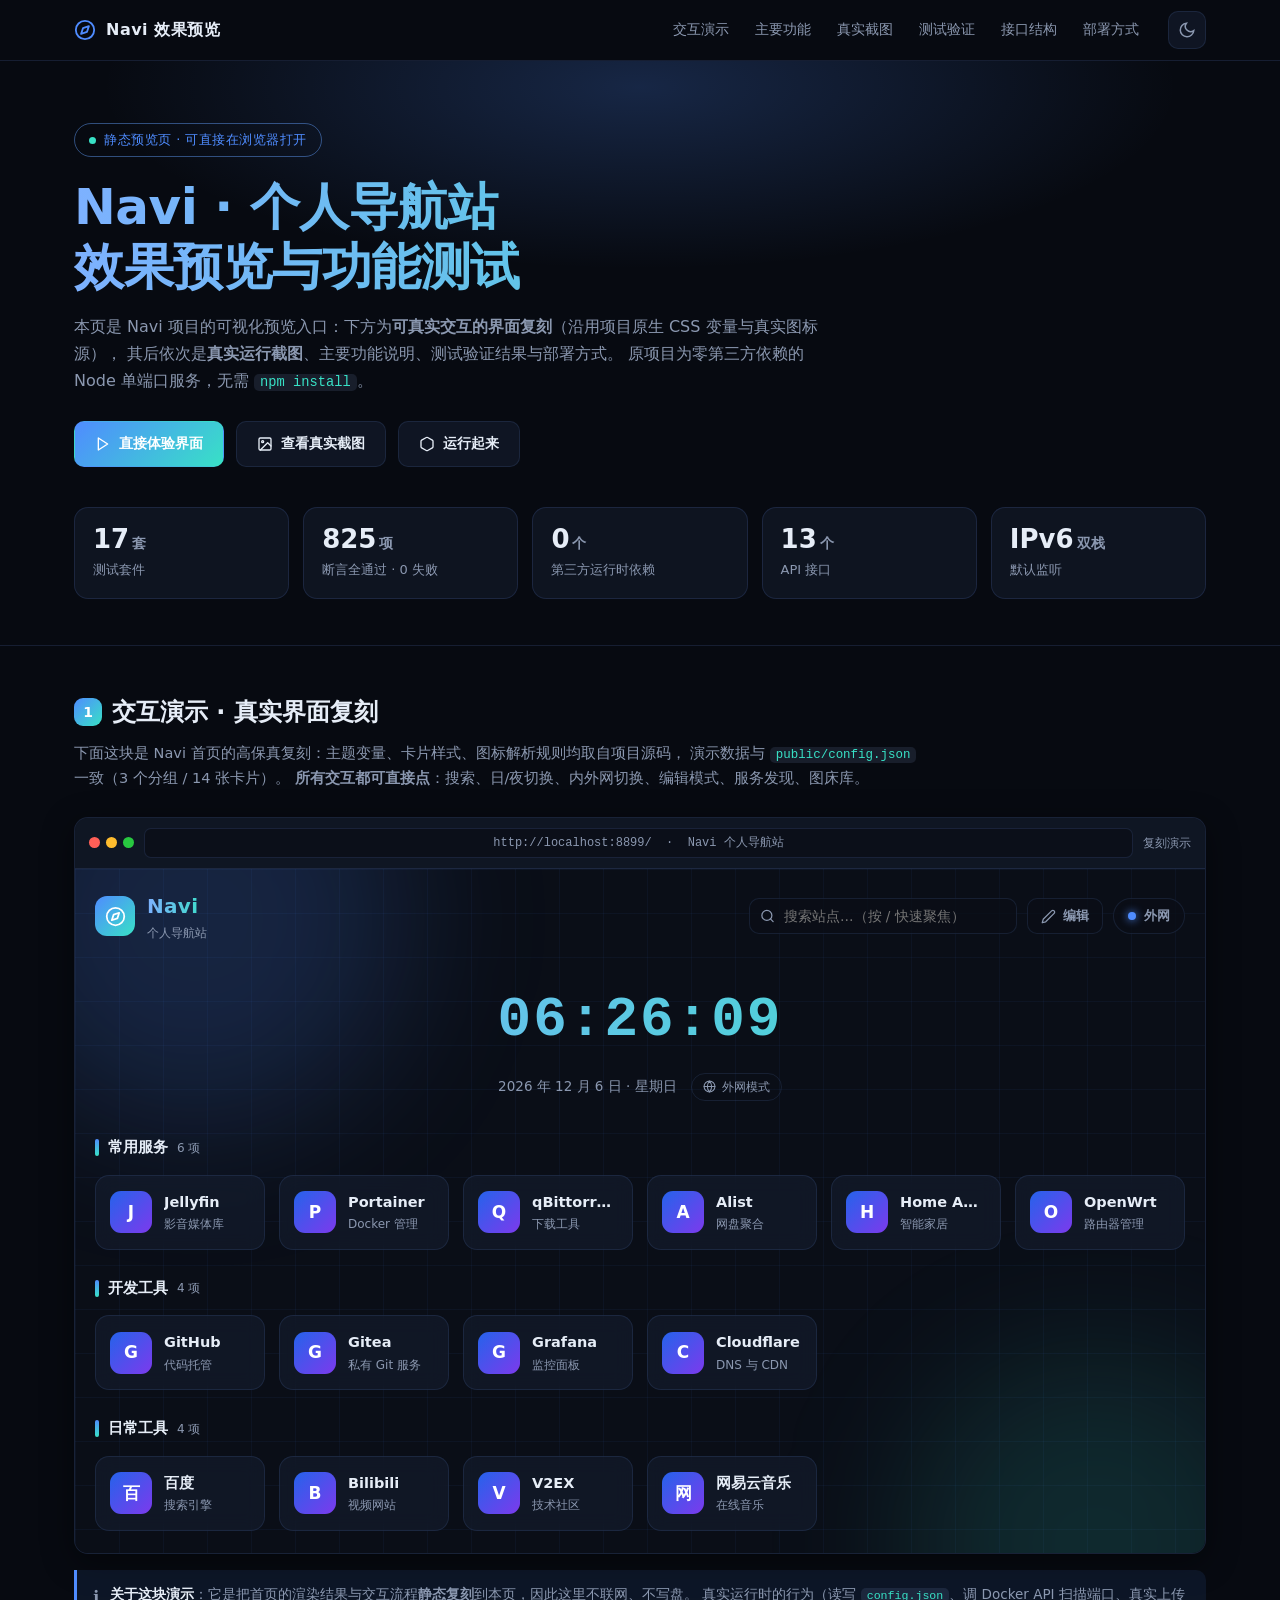
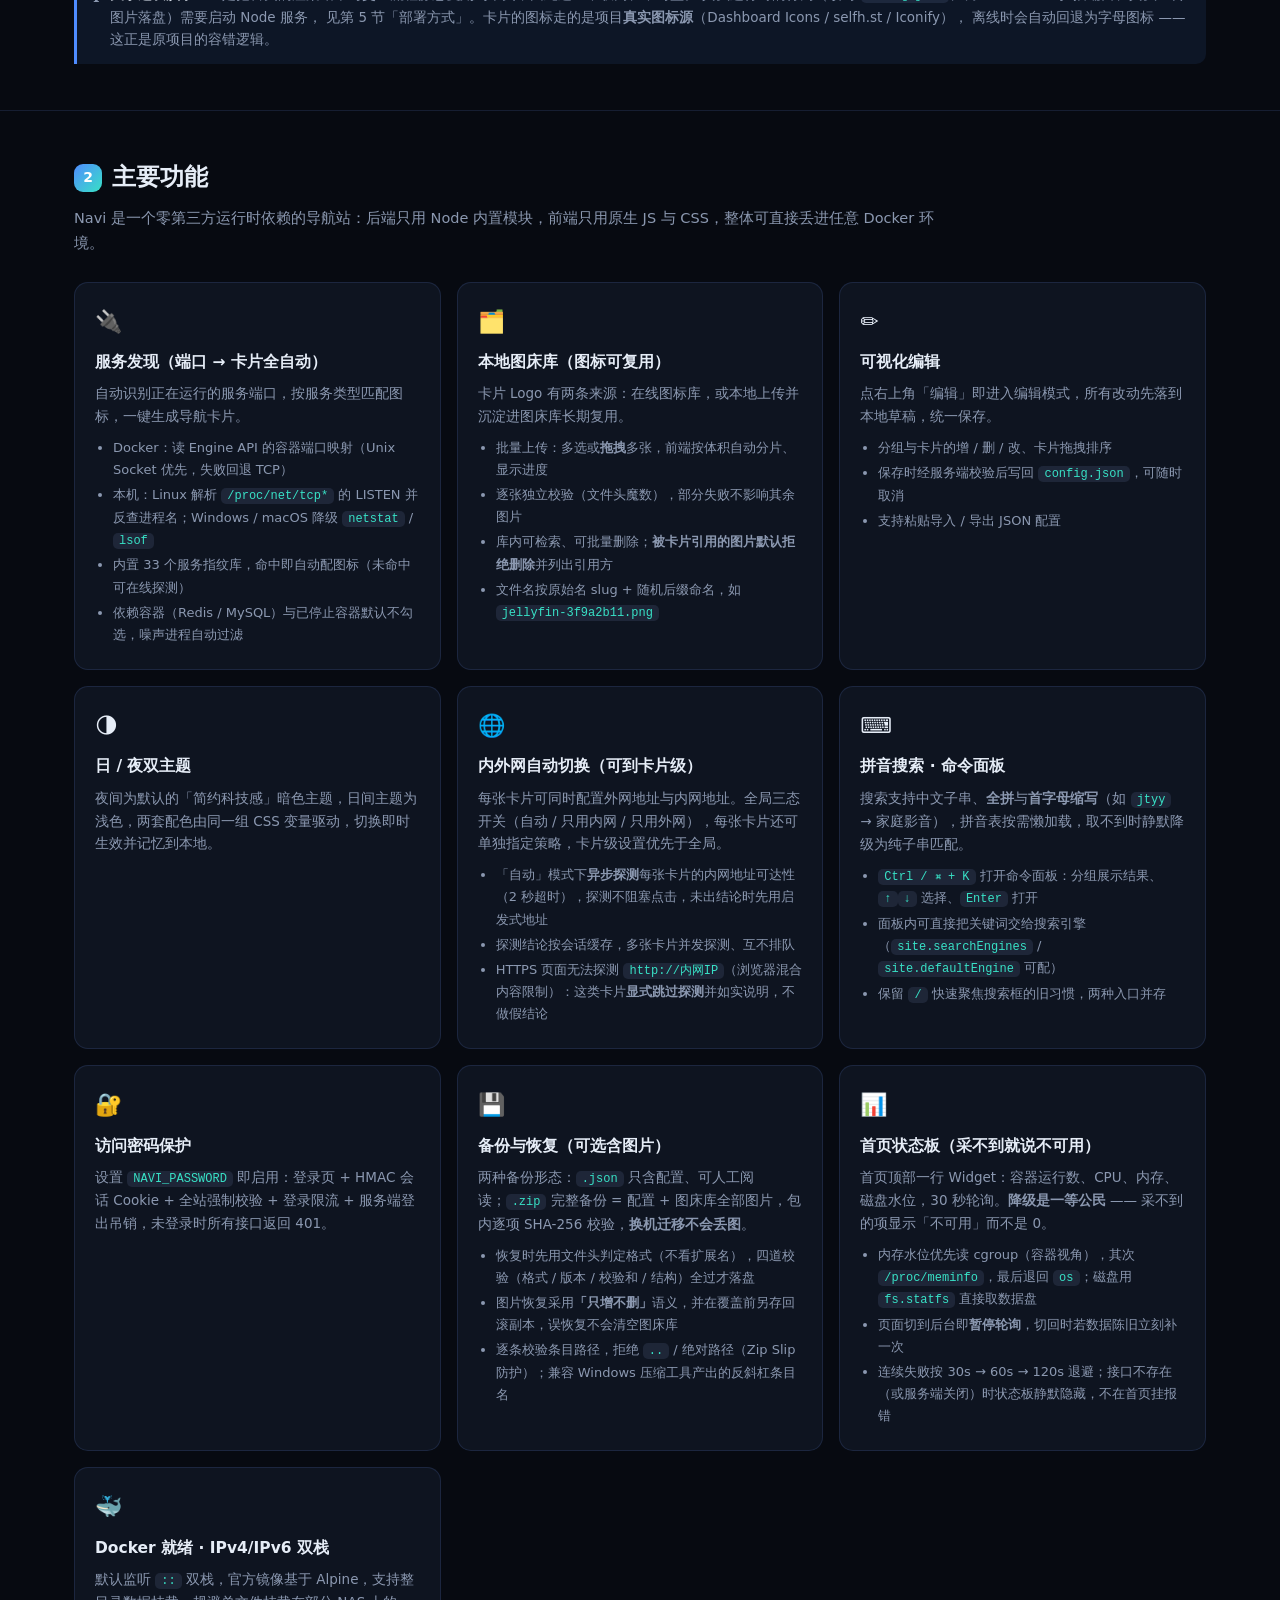
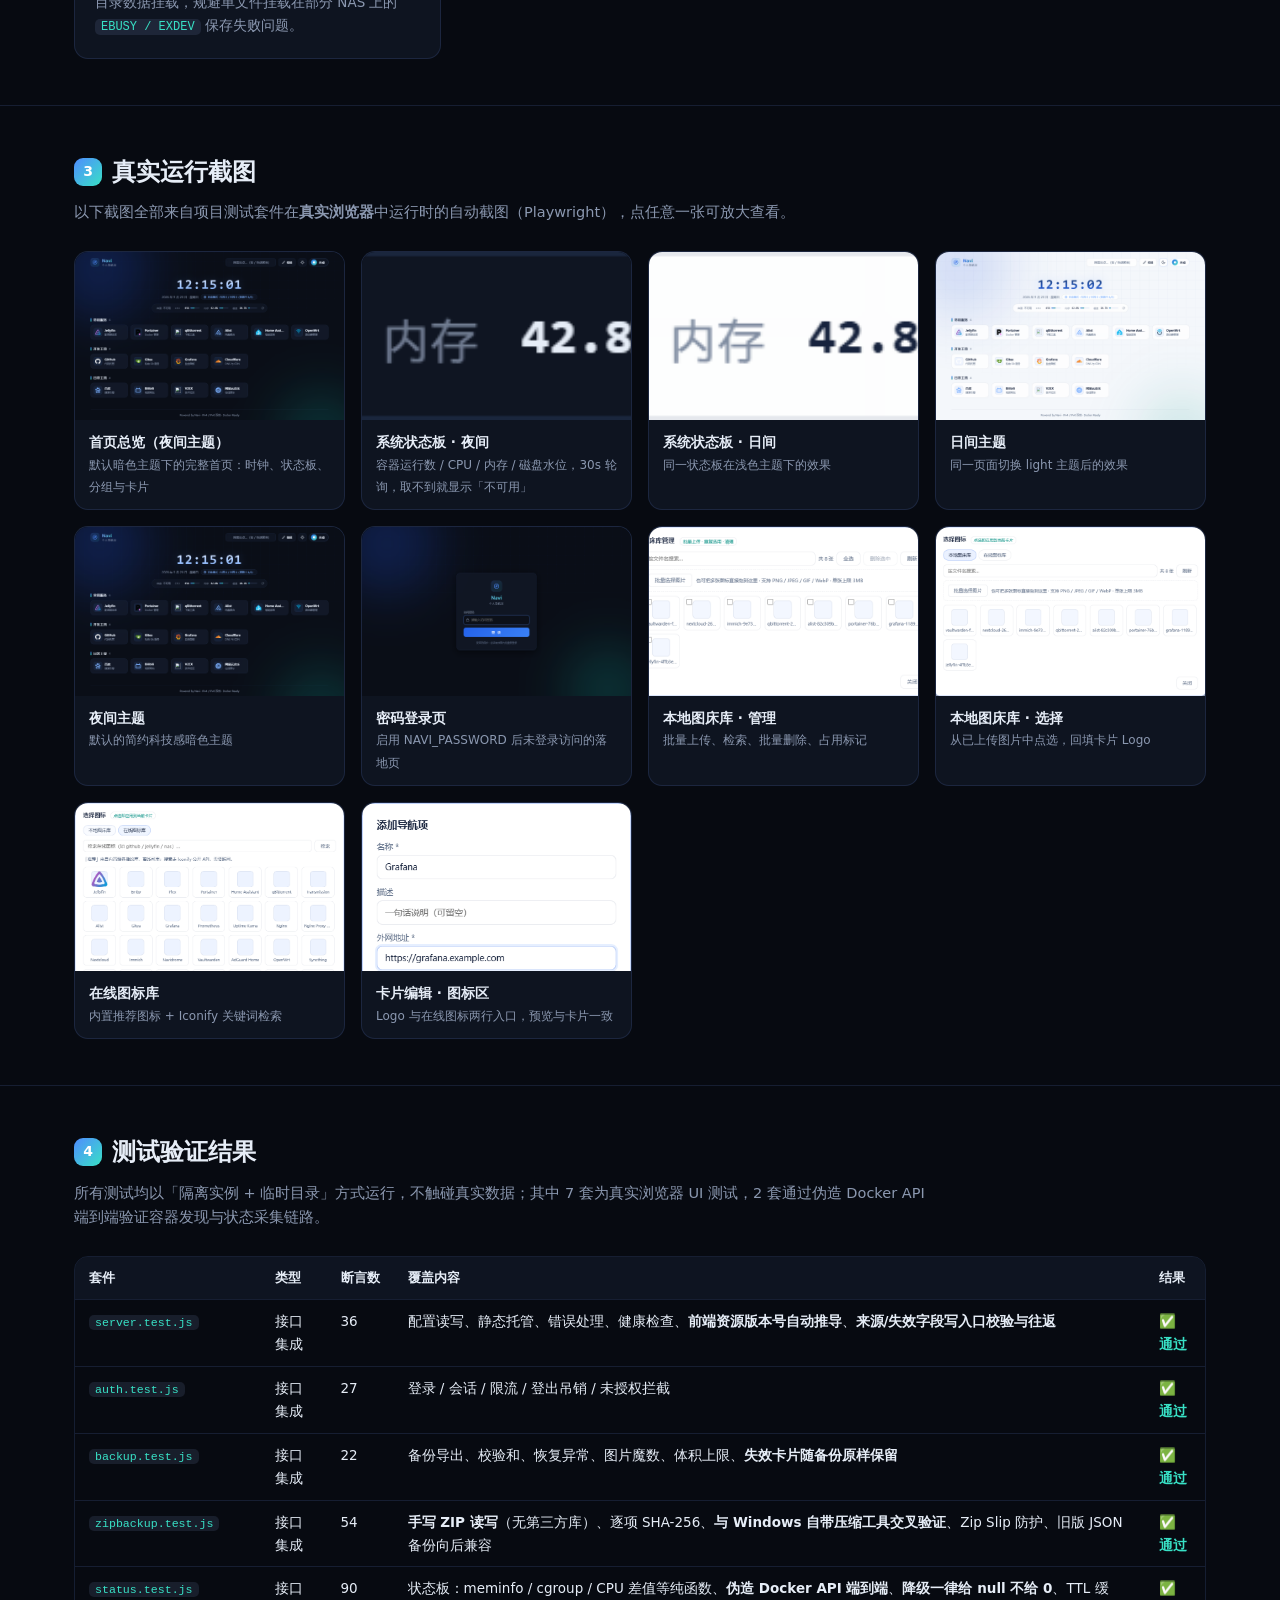
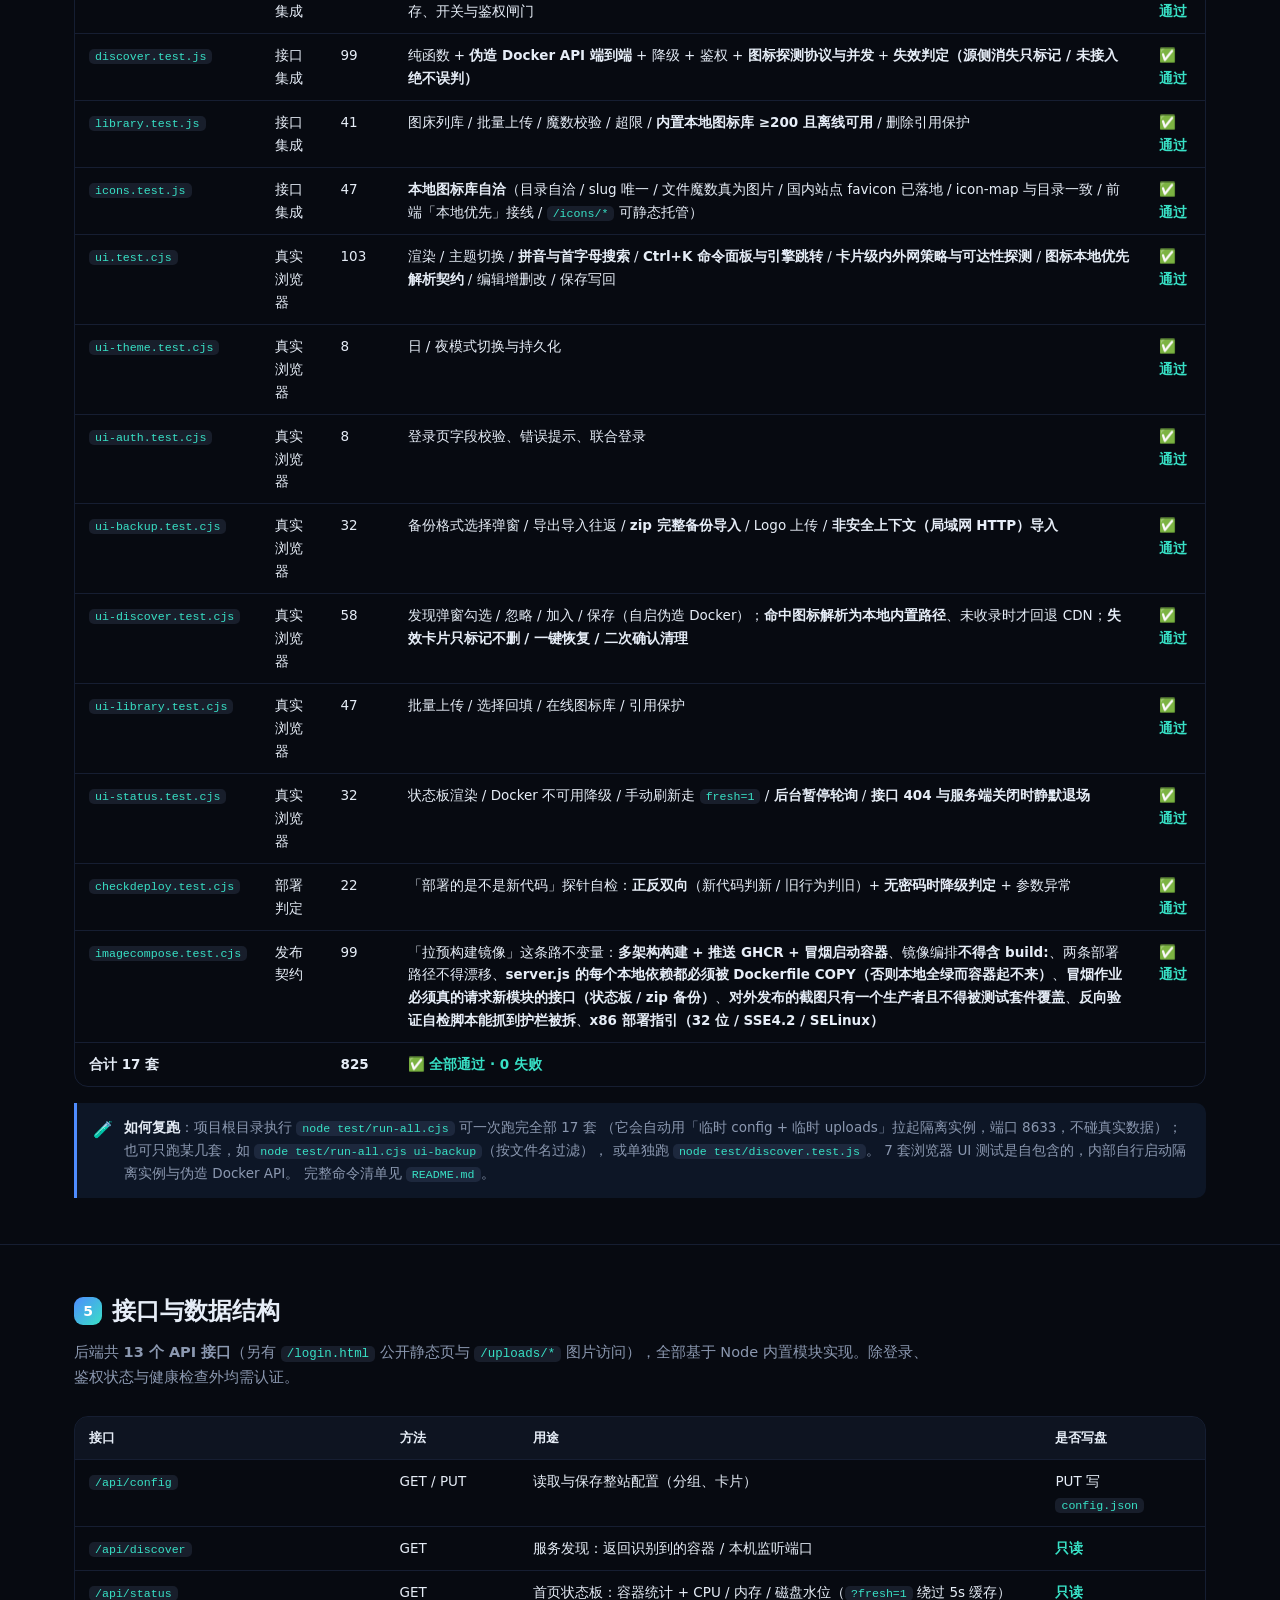
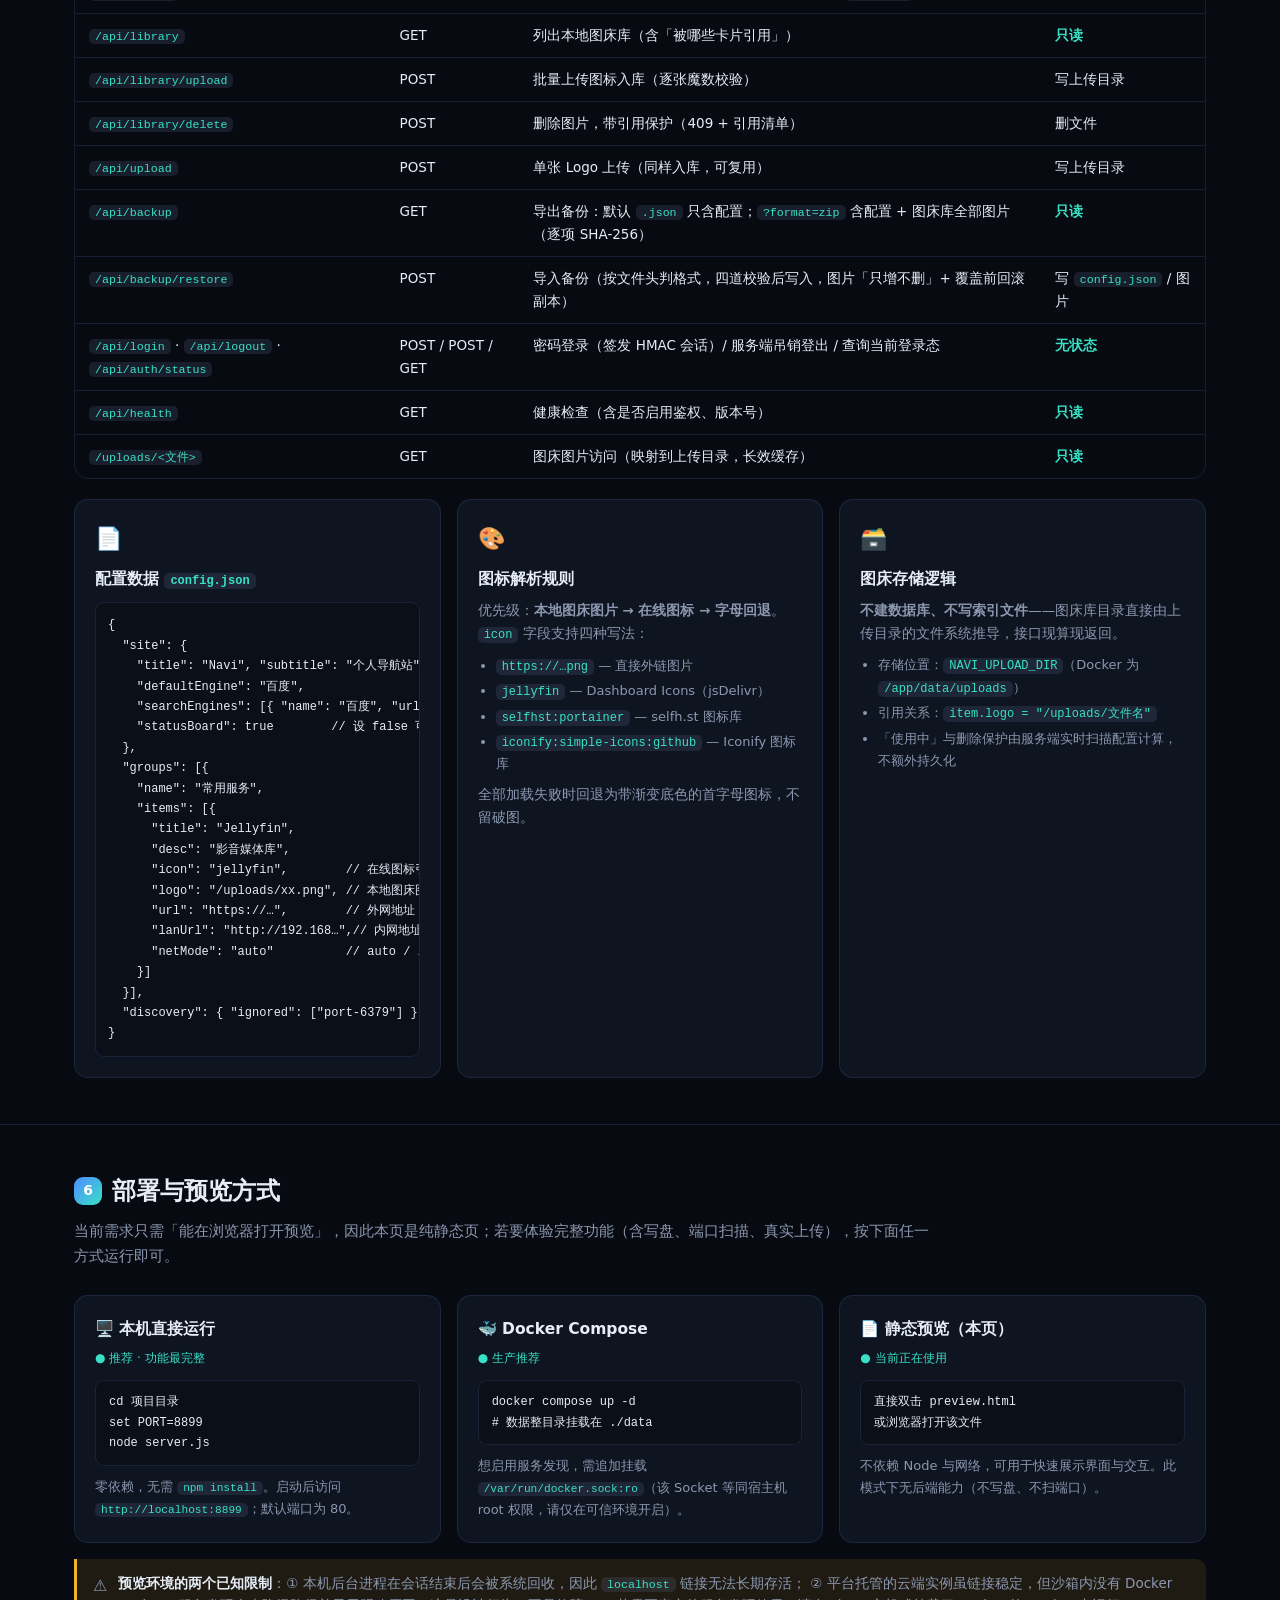
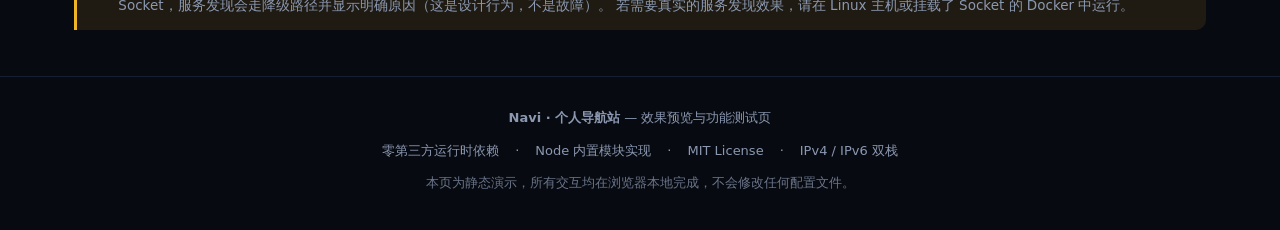
==== commit b73b08ac: "chore: 更新" ====
--- a/preview.html
+++ b/preview.html
@@ -593,7 +593,7 @@
 
     <div class="stats">
       <div class="stat"><b>17<span class="u">套</span></b><span>测试套件</span></div>
-      <div class="stat"><b>771<span class="u">项</span></b><span>断言全通过 · 0 失败</span></div>
+      <div class="stat"><b>825<span class="u">项</span></b><span>断言全通过 · 0 失败</span></div>
       <div class="stat"><b>0<span class="u">个</span></b><span>第三方运行时依赖</span></div>
       <div class="stat"><b>13<span class="u">个</span></b><span>API 接口</span></div>
       <div class="stat"><b>IPv6<span class="u">双栈</span></b><span>默认监听</span></div>
@@ -845,24 +845,24 @@
           <tr><th>套件</th><th>类型</th><th>断言数</th><th>覆盖内容</th><th>结果</th></tr>
         </thead>
         <tbody>
-          <tr><td><code>server.test.js</code></td><td>接口集成</td><td>24</td><td>配置读写、静态托管、错误处理、健康检查、<strong>前端资源版本号自动推导</strong></td><td class="ok"><span class="pass">✅ 通过</span></td></tr>
+          <tr><td><code>server.test.js</code></td><td>接口集成</td><td>36</td><td>配置读写、静态托管、错误处理、健康检查、<strong>前端资源版本号自动推导</strong>、<strong>来源/失效字段写入口校验与往返</strong></td><td class="ok"><span class="pass">✅ 通过</span></td></tr>
           <tr><td><code>auth.test.js</code></td><td>接口集成</td><td>27</td><td>登录 / 会话 / 限流 / 登出吊销 / 未授权拦截</td><td class="ok"><span class="pass">✅ 通过</span></td></tr>
-          <tr><td><code>backup.test.js</code></td><td>接口集成</td><td>20</td><td>备份导出、校验和、恢复异常、图片魔数、体积上限</td><td class="ok"><span class="pass">✅ 通过</span></td></tr>
+          <tr><td><code>backup.test.js</code></td><td>接口集成</td><td>22</td><td>备份导出、校验和、恢复异常、图片魔数、体积上限、<strong>失效卡片随备份原样保留</strong></td><td class="ok"><span class="pass">✅ 通过</span></td></tr>
           <tr><td><code>zipbackup.test.js</code></td><td>接口集成</td><td>54</td><td><strong>手写 ZIP 读写</strong>（无第三方库）、逐项 SHA-256、<strong>与 Windows 自带压缩工具交叉验证</strong>、Zip Slip 防护、旧版 JSON 备份向后兼容</td><td class="ok"><span class="pass">✅ 通过</span></td></tr>
           <tr><td><code>status.test.js</code></td><td>接口集成</td><td>90</td><td>状态板：meminfo / cgroup / CPU 差值等纯函数、<strong>伪造 Docker API 端到端</strong>、<strong>降级一律给 null 不给 0</strong>、TTL 缓存、开关与鉴权闸门</td><td class="ok"><span class="pass">✅ 通过</span></td></tr>
-          <tr><td><code>discover.test.js</code></td><td>接口集成</td><td>80</td><td>纯函数 + <strong>伪造 Docker API 端到端</strong> + 降级 + 鉴权 + <strong>图标探测协议与并发</strong></td><td class="ok"><span class="pass">✅ 通过</span></td></tr>
+          <tr><td><code>discover.test.js</code></td><td>接口集成</td><td>99</td><td>纯函数 + <strong>伪造 Docker API 端到端</strong> + 降级 + 鉴权 + <strong>图标探测协议与并发</strong> + <strong>失效判定（源侧消失只标记 / 未接入绝不误判）</strong></td><td class="ok"><span class="pass">✅ 通过</span></td></tr>
           <tr><td><code>library.test.js</code></td><td>接口集成</td><td>41</td><td>图床列库 / 批量上传 / 魔数校验 / 超限 / <strong>内置本地图标库 ≥200 且离线可用</strong> / 删除引用保护</td><td class="ok"><span class="pass">✅ 通过</span></td></tr>
           <tr><td><code>icons.test.js</code></td><td>接口集成</td><td>47</td><td><strong>本地图标库自洽</strong>（目录自洽 / slug 唯一 / 文件魔数真为图片 / 国内站点 favicon 已落地 / icon-map 与目录一致 / 前端「本地优先」接线 / <code>/icons/*</code> 可静态托管）</td><td class="ok"><span class="pass">✅ 通过</span></td></tr>
           <tr><td><code>ui.test.cjs</code></td><td>真实浏览器</td><td>103</td><td>渲染 / 主题切换 / <strong>拼音与首字母搜索</strong> / <strong>Ctrl+K 命令面板与引擎跳转</strong> / <strong>卡片级内外网策略与可达性探测</strong> / <strong>图标本地优先解析契约</strong> / 编辑增删改 / 保存写回</td><td class="ok"><span class="pass">✅ 通过</span></td></tr>
           <tr><td><code>ui-theme.test.cjs</code></td><td>真实浏览器</td><td>8</td><td>日 / 夜模式切换与持久化</td><td class="ok"><span class="pass">✅ 通过</span></td></tr>
           <tr><td><code>ui-auth.test.cjs</code></td><td>真实浏览器</td><td>8</td><td>登录页字段校验、错误提示、联合登录</td><td class="ok"><span class="pass">✅ 通过</span></td></tr>
           <tr><td><code>ui-backup.test.cjs</code></td><td>真实浏览器</td><td>32</td><td>备份格式选择弹窗 / 导出导入往返 / <strong>zip 完整备份导入</strong> / Logo 上传 / <strong>非安全上下文（局域网 HTTP）导入</strong></td><td class="ok"><span class="pass">✅ 通过</span></td></tr>
-          <tr><td><code>ui-discover.test.cjs</code></td><td>真实浏览器</td><td>37</td><td>发现弹窗勾选 / 忽略 / 加入 / 保存（自启伪造 Docker）；<strong>命中图标解析为本地内置路径</strong>、未收录时才回退 CDN</td><td class="ok"><span class="pass">✅ 通过</span></td></tr>
+          <tr><td><code>ui-discover.test.cjs</code></td><td>真实浏览器</td><td>58</td><td>发现弹窗勾选 / 忽略 / 加入 / 保存（自启伪造 Docker）；<strong>命中图标解析为本地内置路径</strong>、未收录时才回退 CDN；<strong>失效卡片只标记不删 / 一键恢复 / 二次确认清理</strong></td><td class="ok"><span class="pass">✅ 通过</span></td></tr>
           <tr><td><code>ui-library.test.cjs</code></td><td>真实浏览器</td><td>47</td><td>批量上传 / 选择回填 / 在线图标库 / 引用保护</td><td class="ok"><span class="pass">✅ 通过</span></td></tr>
           <tr><td><code>ui-status.test.cjs</code></td><td>真实浏览器</td><td>32</td><td>状态板渲染 / Docker 不可用降级 / 手动刷新走 <code>fresh=1</code> / <strong>后台暂停轮询</strong> / <strong>接口 404 与服务端关闭时静默退场</strong></td><td class="ok"><span class="pass">✅ 通过</span></td></tr>
           <tr><td><code>checkdeploy.test.cjs</code></td><td>部署判定</td><td>22</td><td>「部署的是不是新代码」探针自检：<strong>正反双向</strong>（新代码判新 / 旧行为判旧）+ <strong>无密码时降级判定</strong> + 参数异常</td><td class="ok"><span class="pass">✅ 通过</span></td></tr>
           <tr><td><code>imagecompose.test.cjs</code></td><td>发布契约</td><td>99</td><td>「拉预构建镜像」这条路不变量：<strong>多架构构建 + 推送 GHCR + 冒烟启动容器</strong>、镜像编排<strong>不得含 build:</strong>、两条部署路径不得漂移、<strong>server.js 的每个本地依赖都必须被 Dockerfile COPY（否则本地全绿而容器起不来）</strong>、<strong>冒烟作业必须真的请求新模块的接口（状态板 / zip 备份）</strong>、<strong>对外发布的截图只有一个生产者且不得被测试套件覆盖</strong>、<strong>反向验证自检脚本能抓到护栏被拆</strong>、<strong>x86 部署指引（32 位 / SSE4.2 / SELinux）</strong></td><td class="ok"><span class="pass">✅ 通过</span></td></tr>
-          <tr><td colspan="2"><strong>合计 17 套</strong></td><td><strong>771</strong></td><td colspan="2" class="ok"><span class="pass">✅ 全部通过 · 0 失败</span></td></tr>
+          <tr><td colspan="2"><strong>合计 17 套</strong></td><td><strong>825</strong></td><td colspan="2" class="ok"><span class="pass">✅ 全部通过 · 0 失败</span></td></tr>
         </tbody>
       </table>
     </div>
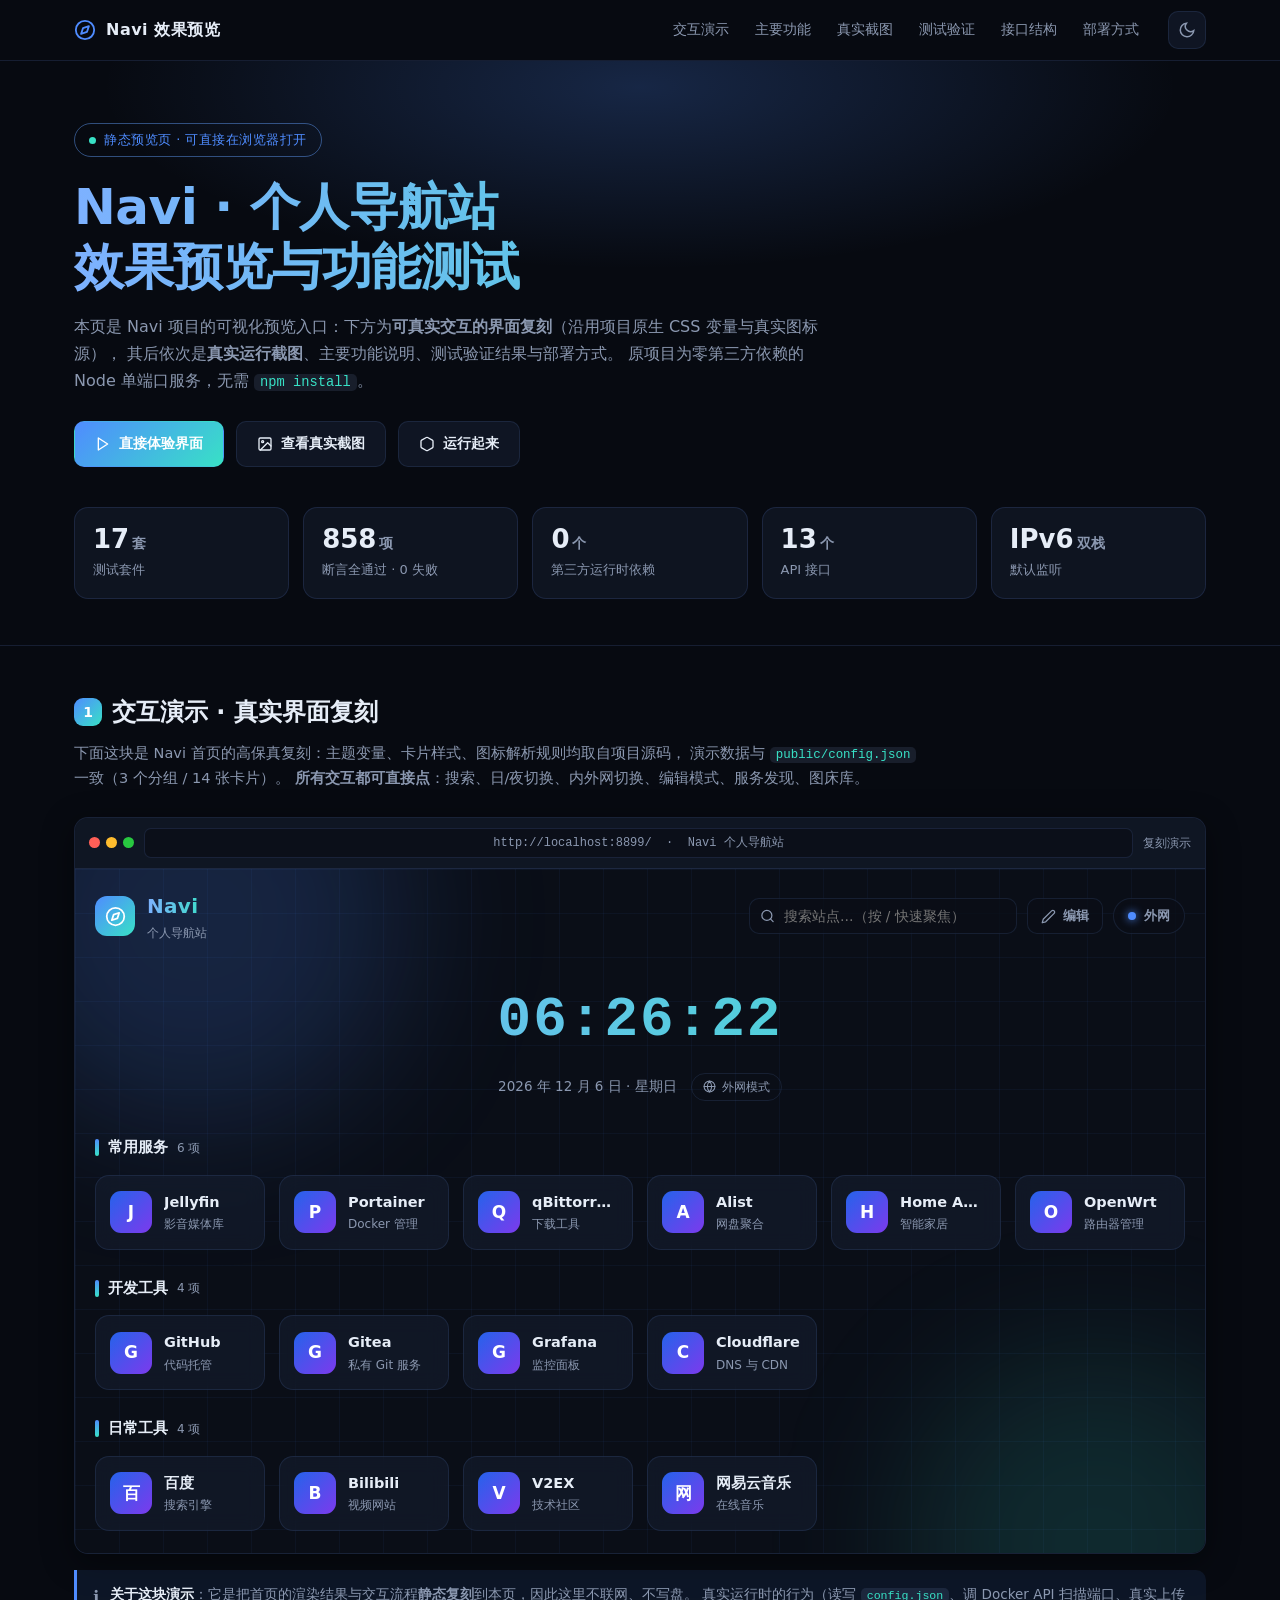
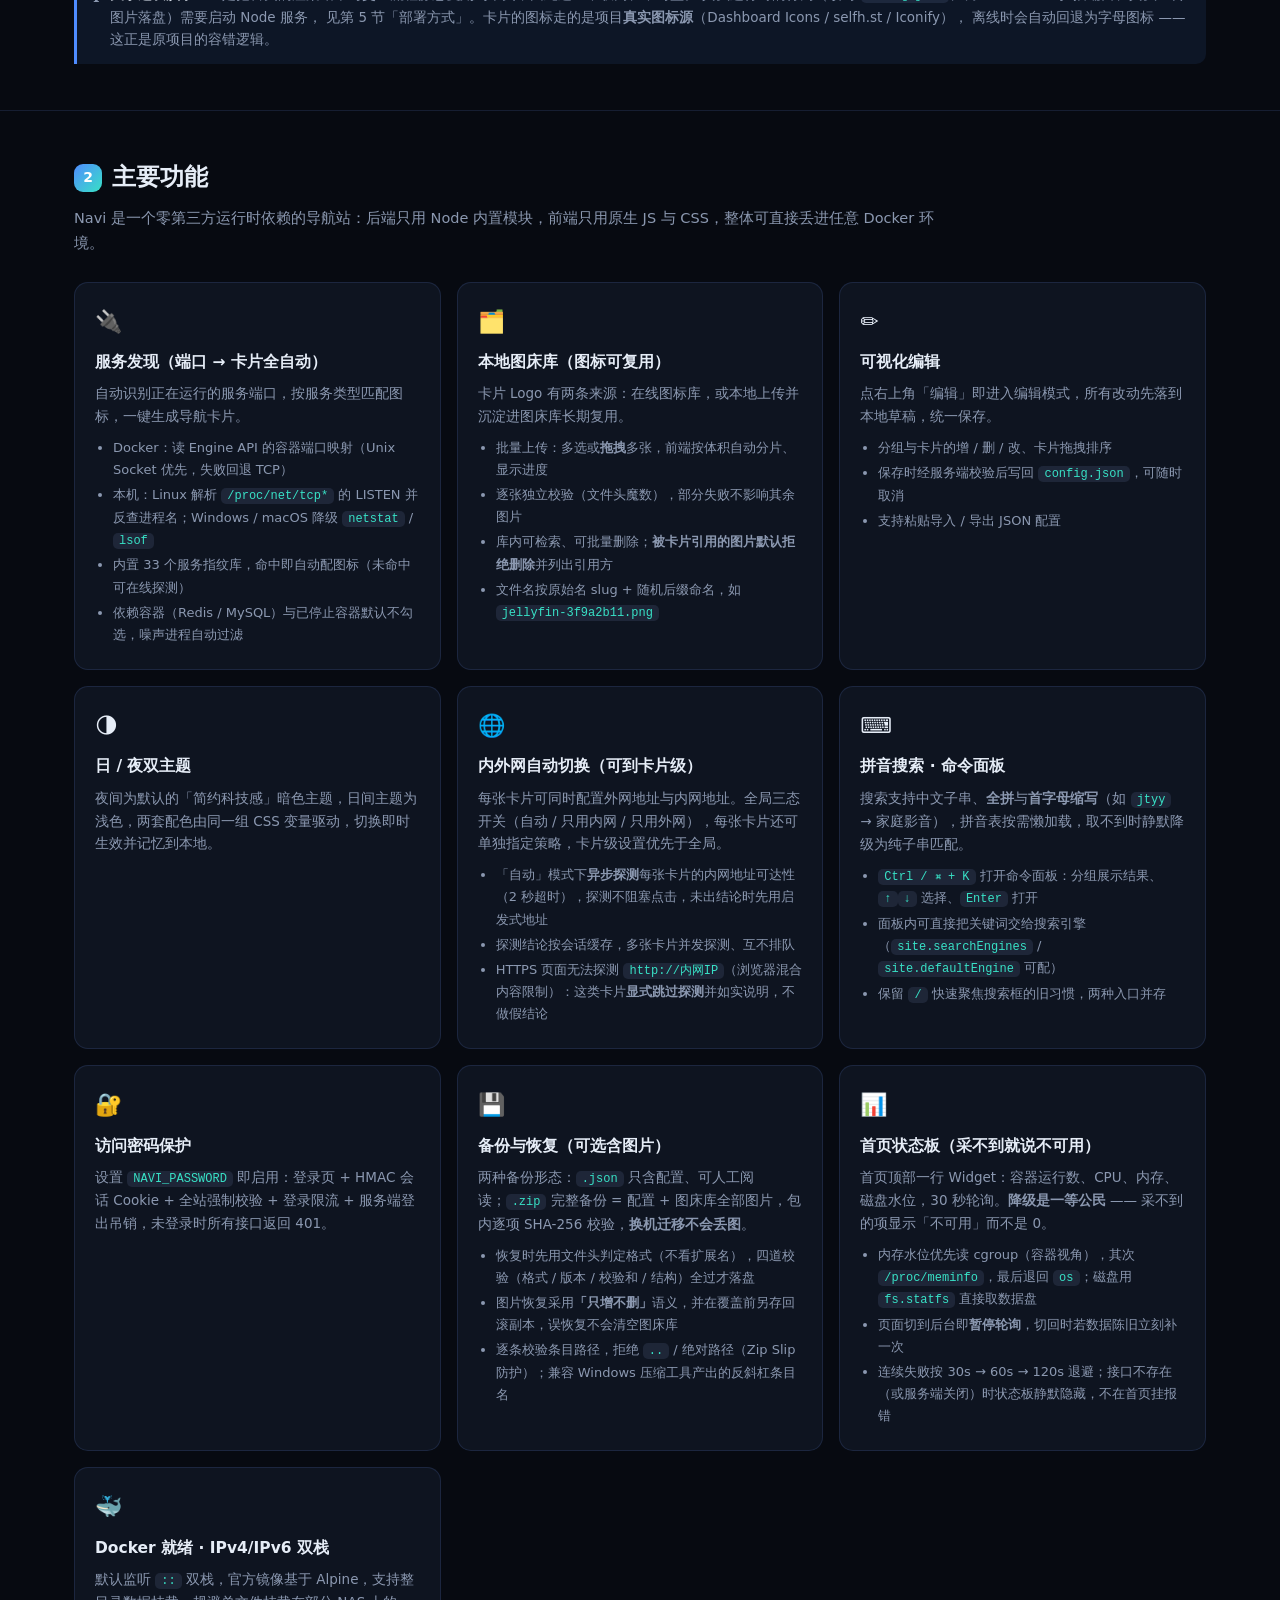
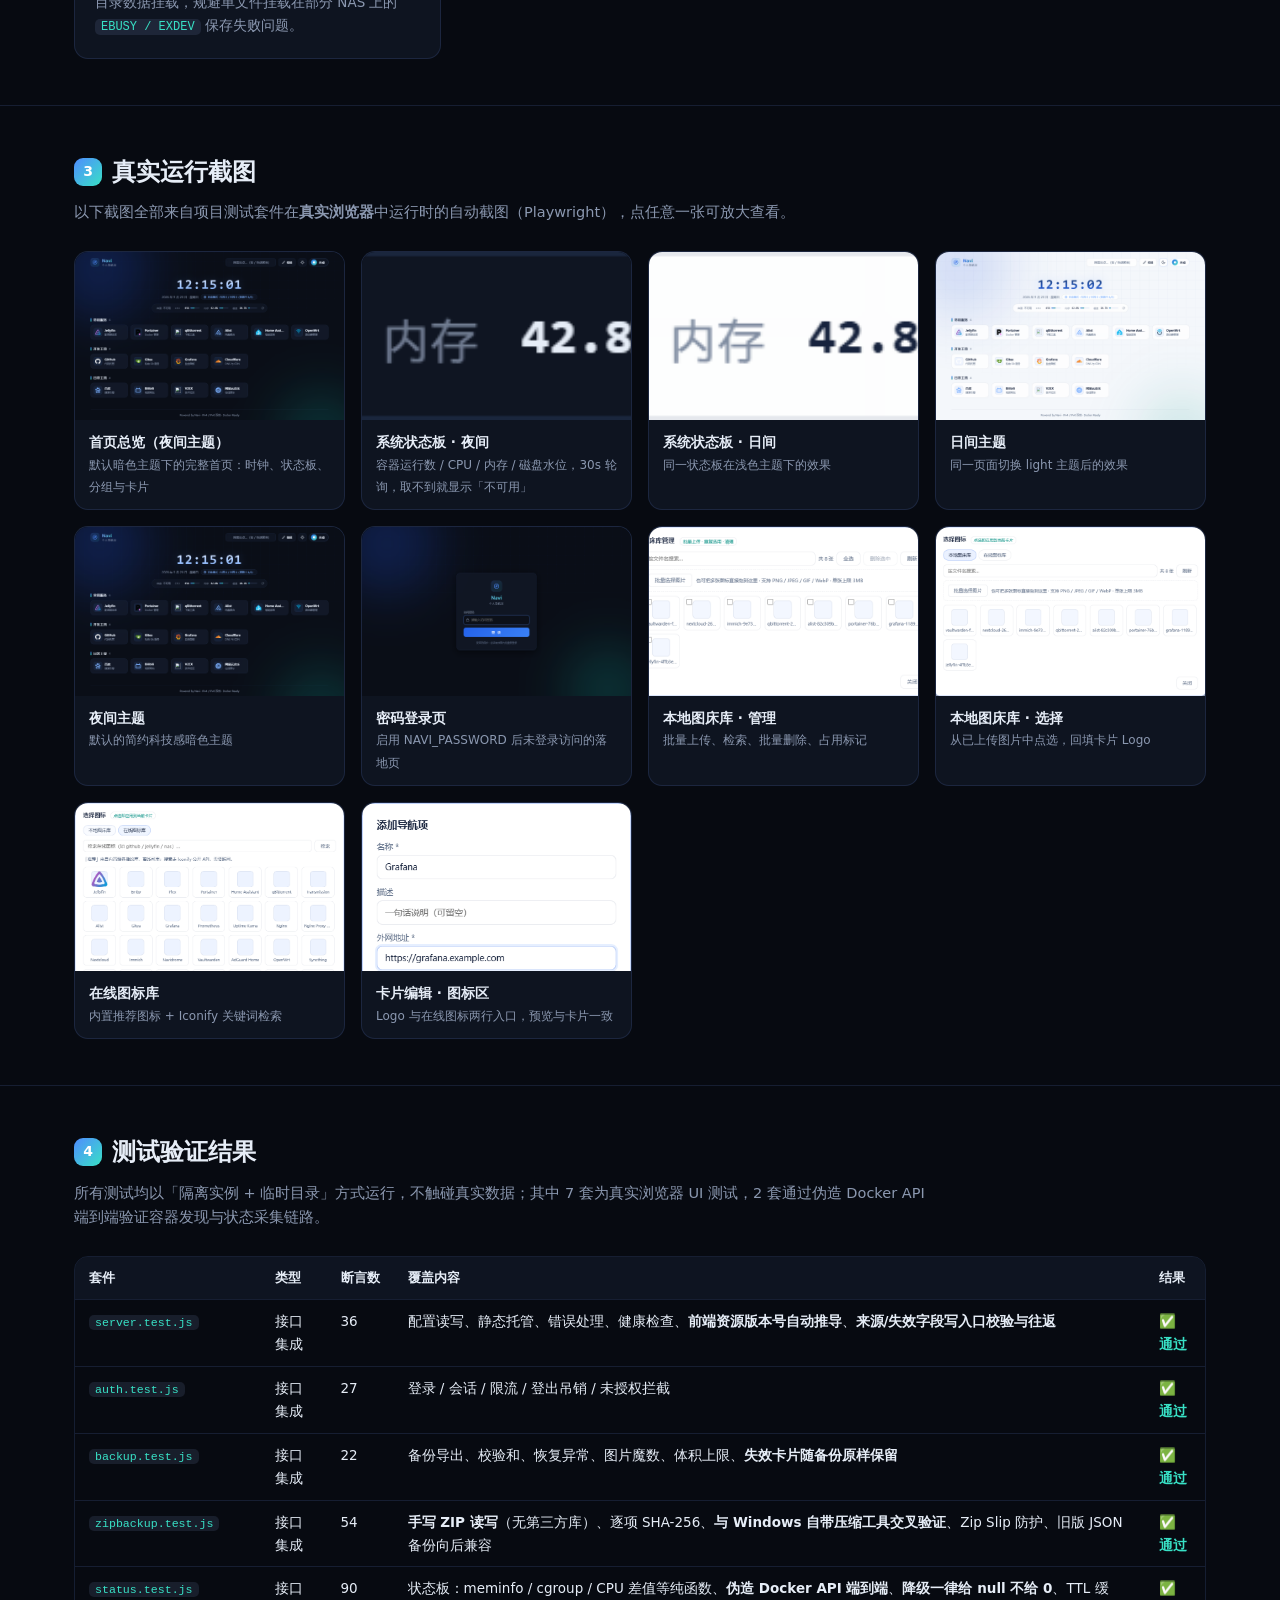
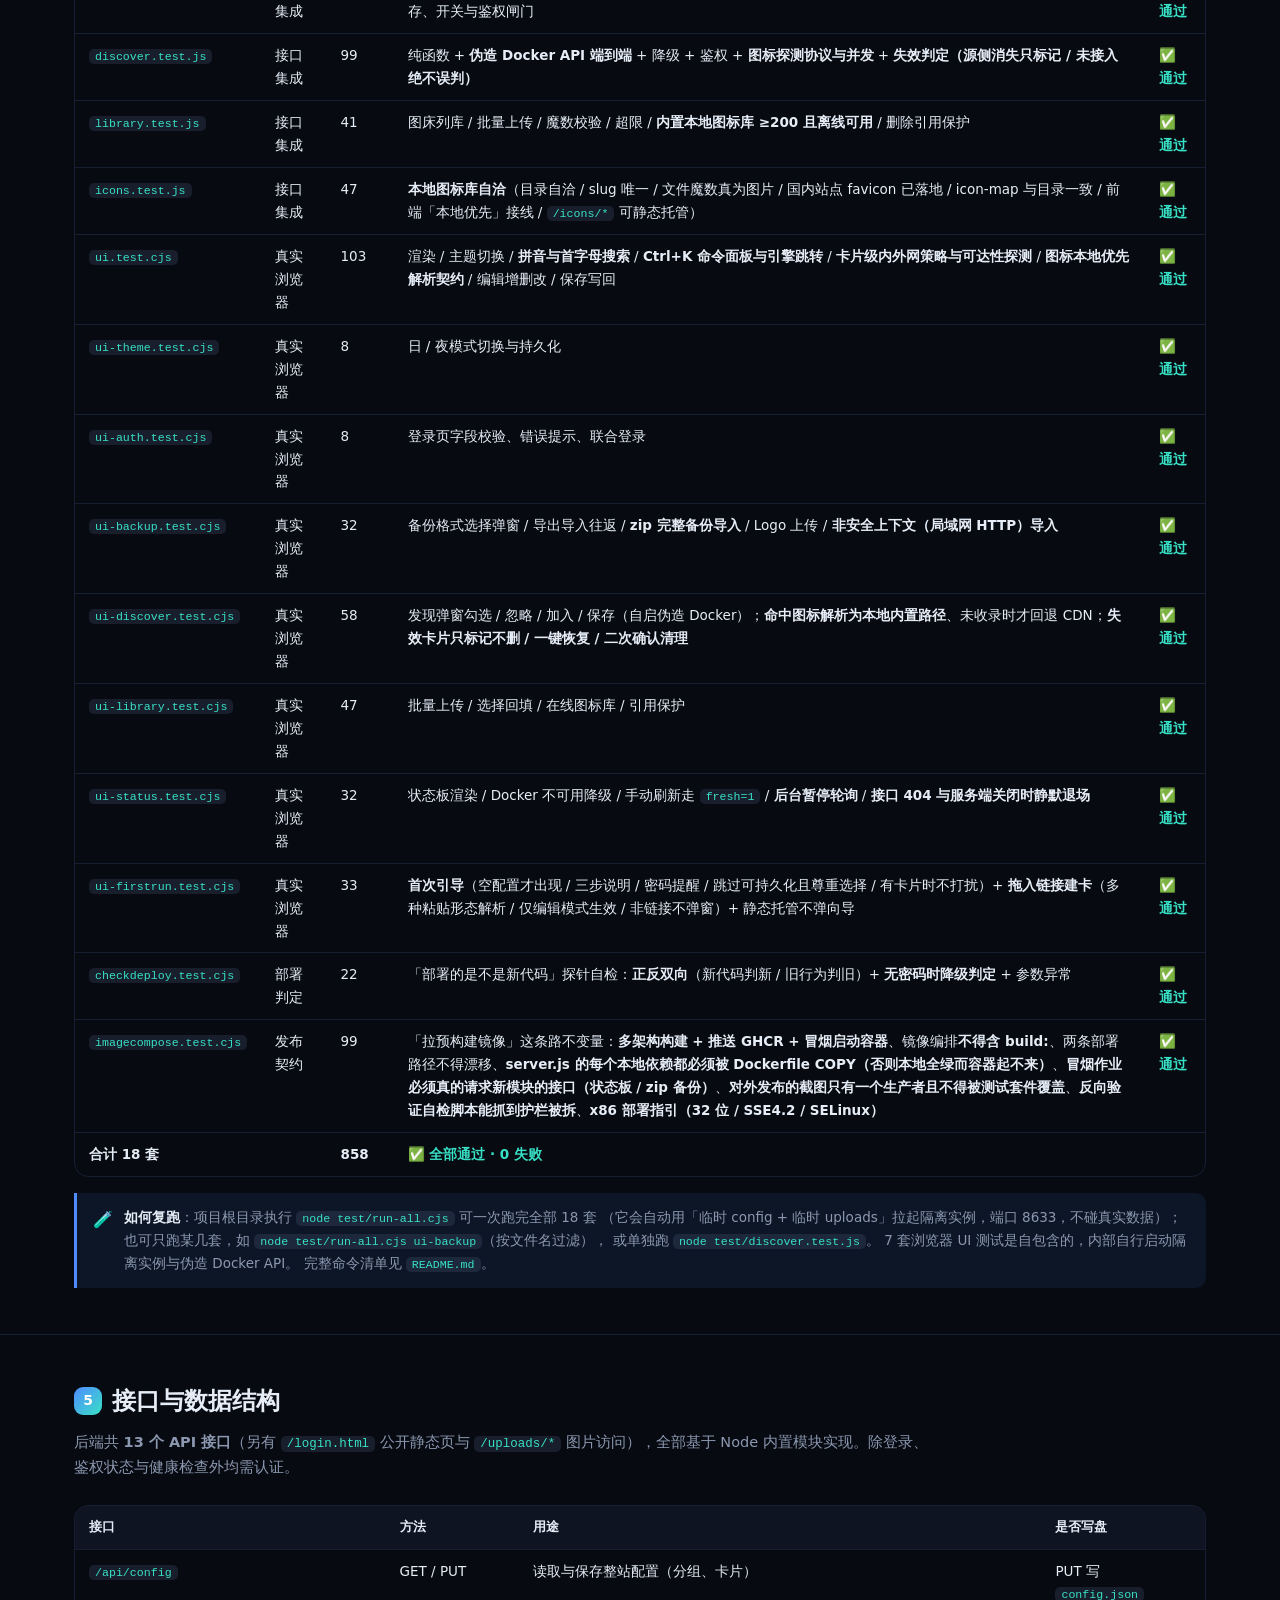
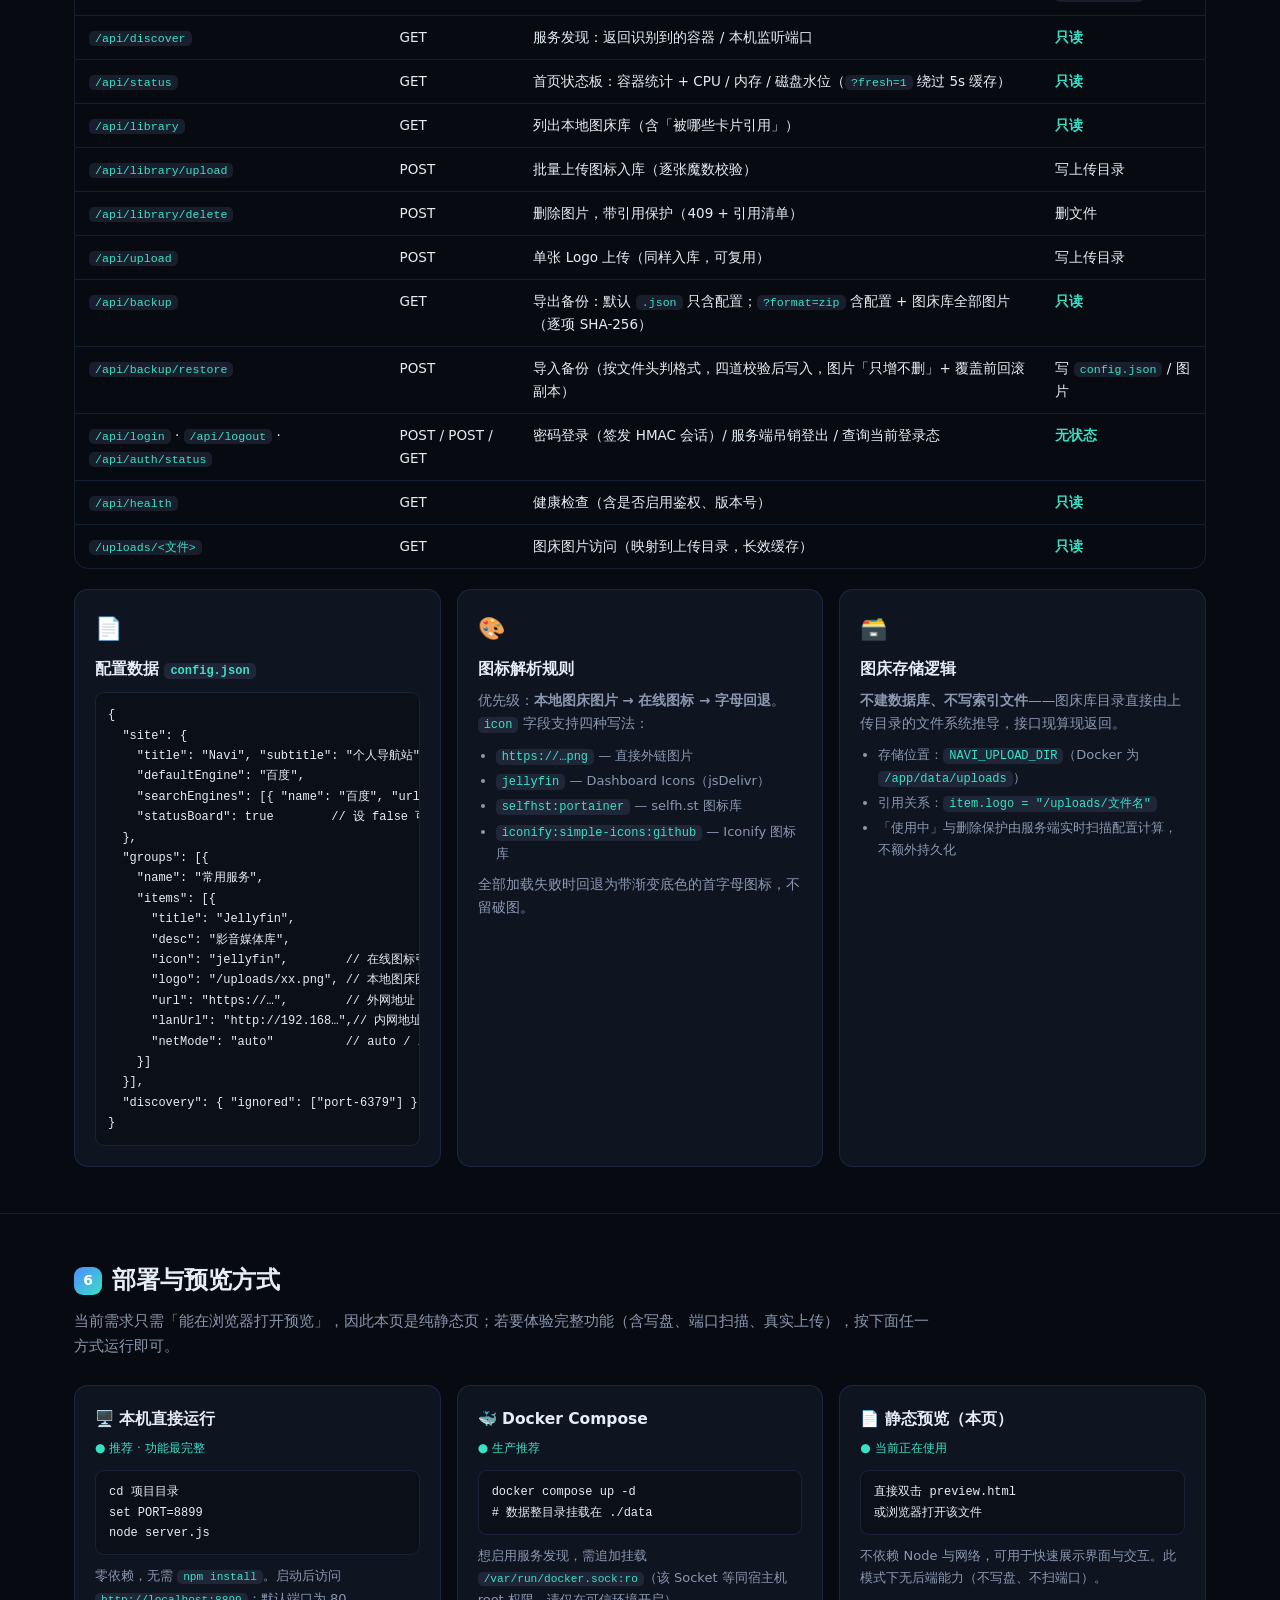
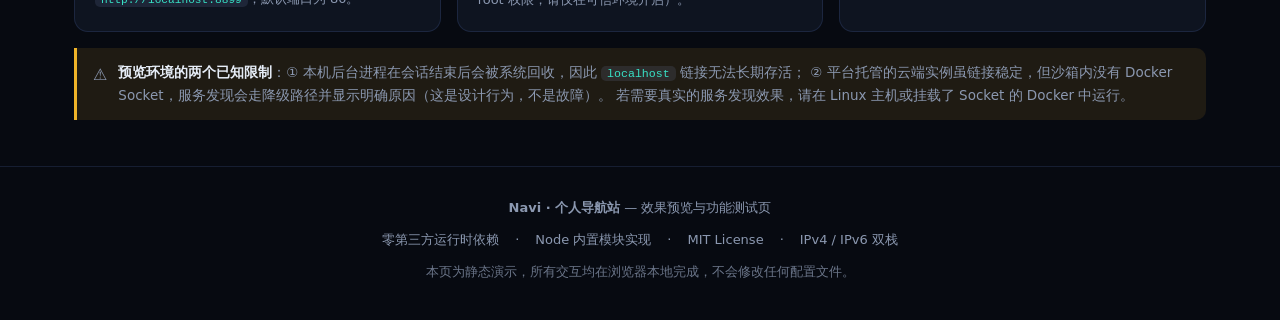
==== commit 97844056: "feat(P2): 首次引导 + 拖链接建卡 + DOCKER_GID 说明 + CHANGELOG P2 收尾（对标 NavDeck 的最后一组改进）：  - 首次引导：配置为空且能写后端时才弹出可" ====
--- a/preview.html
+++ b/preview.html
@@ -593,7 +593,7 @@
 
     <div class="stats">
       <div class="stat"><b>17<span class="u">套</span></b><span>测试套件</span></div>
-      <div class="stat"><b>825<span class="u">项</span></b><span>断言全通过 · 0 失败</span></div>
+      <div class="stat"><b>858<span class="u">项</span></b><span>断言全通过 · 0 失败</span></div>
       <div class="stat"><b>0<span class="u">个</span></b><span>第三方运行时依赖</span></div>
       <div class="stat"><b>13<span class="u">个</span></b><span>API 接口</span></div>
       <div class="stat"><b>IPv6<span class="u">双栈</span></b><span>默认监听</span></div>
@@ -860,9 +860,10 @@
           <tr><td><code>ui-discover.test.cjs</code></td><td>真实浏览器</td><td>58</td><td>发现弹窗勾选 / 忽略 / 加入 / 保存（自启伪造 Docker）；<strong>命中图标解析为本地内置路径</strong>、未收录时才回退 CDN；<strong>失效卡片只标记不删 / 一键恢复 / 二次确认清理</strong></td><td class="ok"><span class="pass">✅ 通过</span></td></tr>
           <tr><td><code>ui-library.test.cjs</code></td><td>真实浏览器</td><td>47</td><td>批量上传 / 选择回填 / 在线图标库 / 引用保护</td><td class="ok"><span class="pass">✅ 通过</span></td></tr>
           <tr><td><code>ui-status.test.cjs</code></td><td>真实浏览器</td><td>32</td><td>状态板渲染 / Docker 不可用降级 / 手动刷新走 <code>fresh=1</code> / <strong>后台暂停轮询</strong> / <strong>接口 404 与服务端关闭时静默退场</strong></td><td class="ok"><span class="pass">✅ 通过</span></td></tr>
+          <tr><td><code>ui-firstrun.test.cjs</code></td><td>真实浏览器</td><td>33</td><td><strong>首次引导</strong>（空配置才出现 / 三步说明 / 密码提醒 / 跳过可持久化且尊重选择 / 有卡片时不打扰）+ <strong>拖入链接建卡</strong>（多种粘贴形态解析 / 仅编辑模式生效 / 非链接不弹窗）+ 静态托管不弹向导</td><td class="ok"><span class="pass">✅ 通过</span></td></tr>
           <tr><td><code>checkdeploy.test.cjs</code></td><td>部署判定</td><td>22</td><td>「部署的是不是新代码」探针自检：<strong>正反双向</strong>（新代码判新 / 旧行为判旧）+ <strong>无密码时降级判定</strong> + 参数异常</td><td class="ok"><span class="pass">✅ 通过</span></td></tr>
           <tr><td><code>imagecompose.test.cjs</code></td><td>发布契约</td><td>99</td><td>「拉预构建镜像」这条路不变量：<strong>多架构构建 + 推送 GHCR + 冒烟启动容器</strong>、镜像编排<strong>不得含 build:</strong>、两条部署路径不得漂移、<strong>server.js 的每个本地依赖都必须被 Dockerfile COPY（否则本地全绿而容器起不来）</strong>、<strong>冒烟作业必须真的请求新模块的接口（状态板 / zip 备份）</strong>、<strong>对外发布的截图只有一个生产者且不得被测试套件覆盖</strong>、<strong>反向验证自检脚本能抓到护栏被拆</strong>、<strong>x86 部署指引（32 位 / SSE4.2 / SELinux）</strong></td><td class="ok"><span class="pass">✅ 通过</span></td></tr>
-          <tr><td colspan="2"><strong>合计 17 套</strong></td><td><strong>825</strong></td><td colspan="2" class="ok"><span class="pass">✅ 全部通过 · 0 失败</span></td></tr>
+          <tr><td colspan="2"><strong>合计 18 套</strong></td><td><strong>858</strong></td><td colspan="2" class="ok"><span class="pass">✅ 全部通过 · 0 失败</span></td></tr>
         </tbody>
       </table>
     </div>
@@ -870,7 +871,7 @@
     <div class="tip">
       <span class="em">🧪</span>
       <span>
-        <b>如何复跑</b>：项目根目录执行 <code>node test/run-all.cjs</code> 可一次跑完全部 17 套
+        <b>如何复跑</b>：项目根目录执行 <code>node test/run-all.cjs</code> 可一次跑完全部 18 套
         （它会自动用「临时 config + 临时 uploads」拉起隔离实例，端口 8633，不碰真实数据）；
         也可只跑某几套，如 <code>node test/run-all.cjs ui-backup</code>（按文件名过滤），
         或单独跑 <code>node test/discover.test.js</code>。
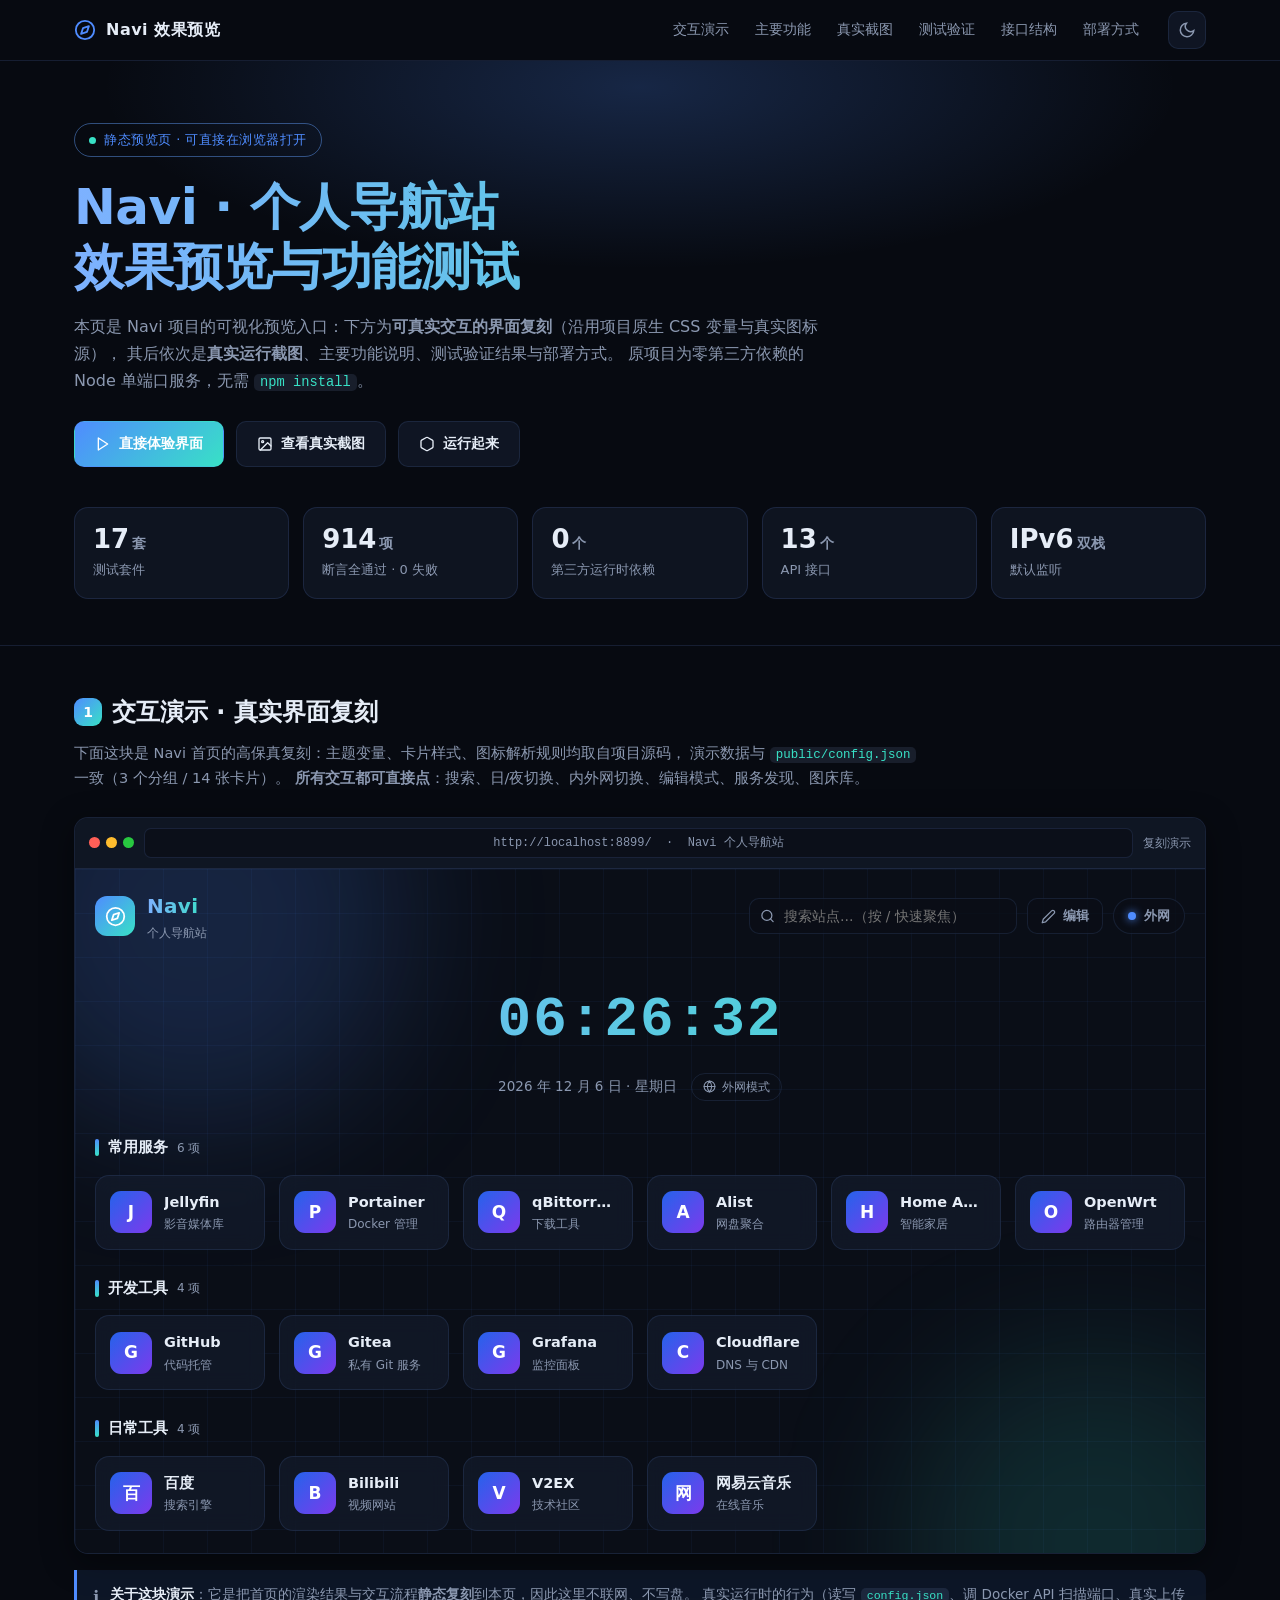
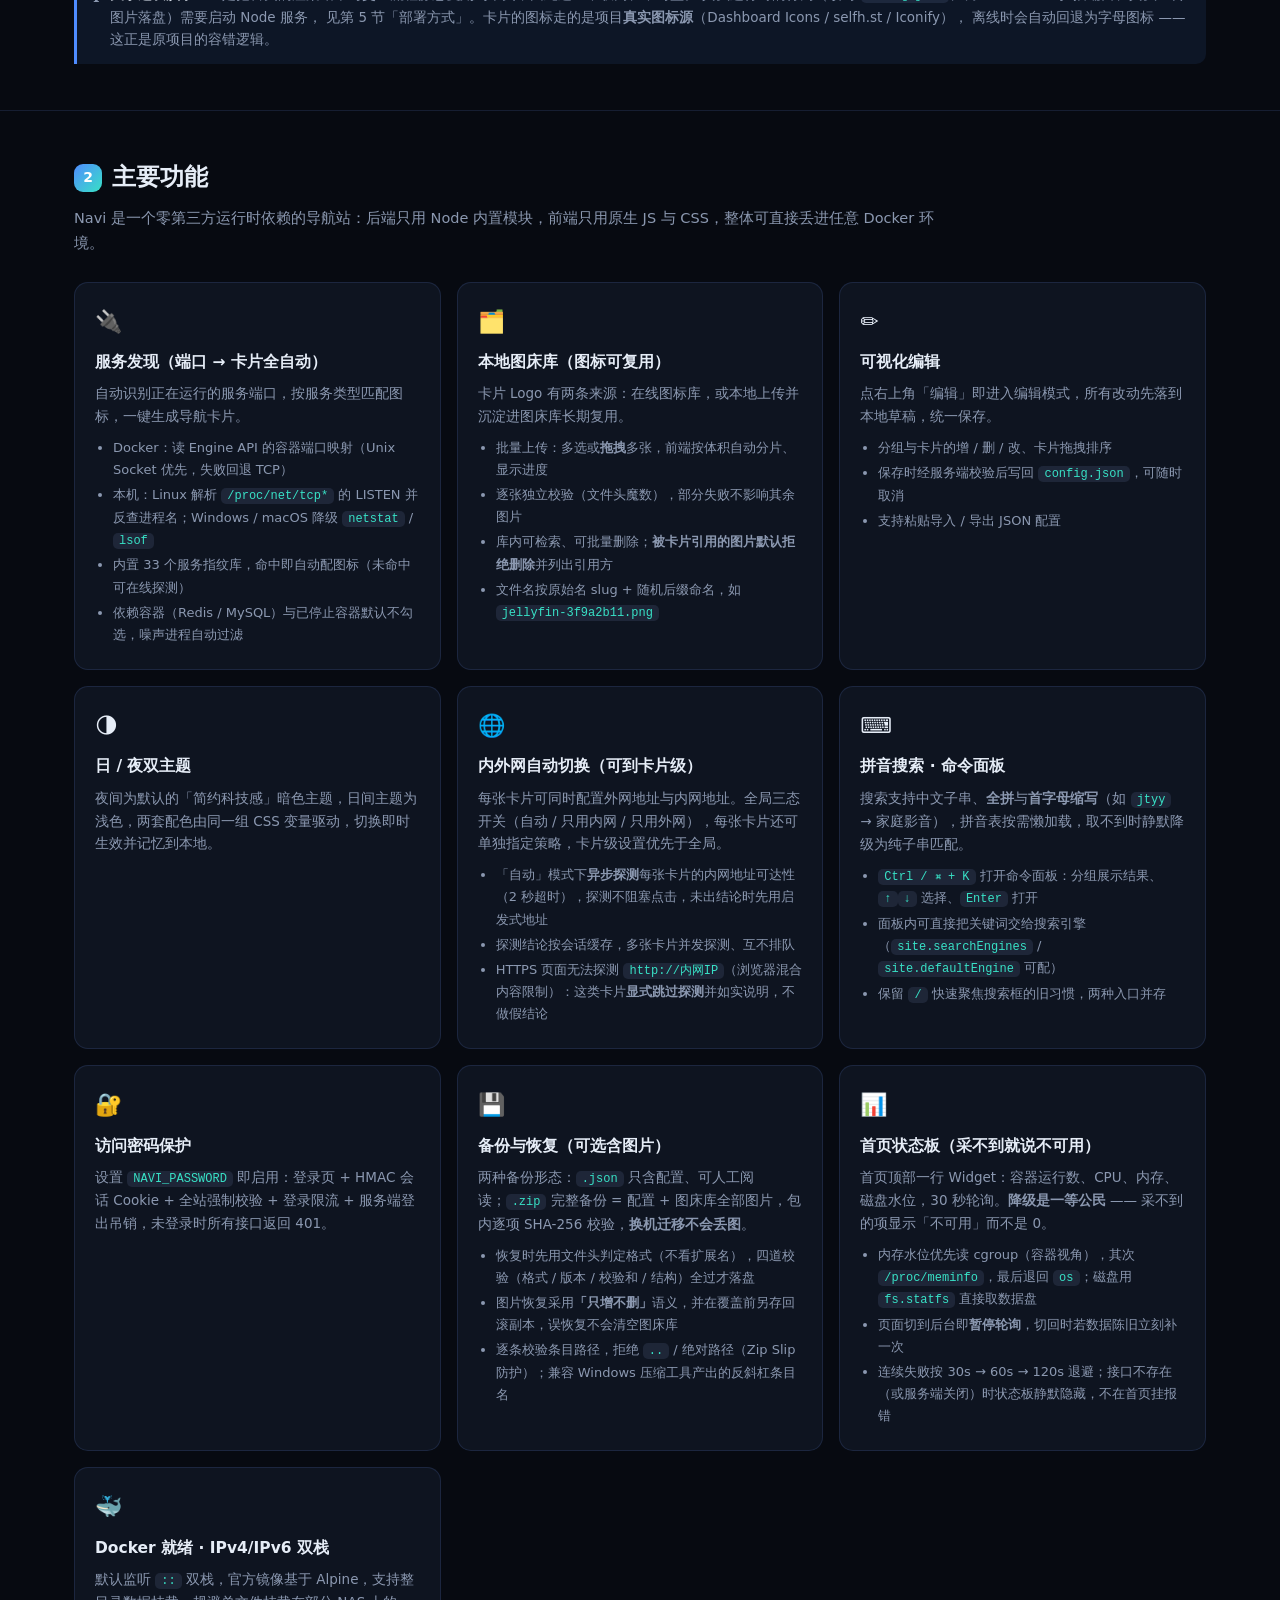
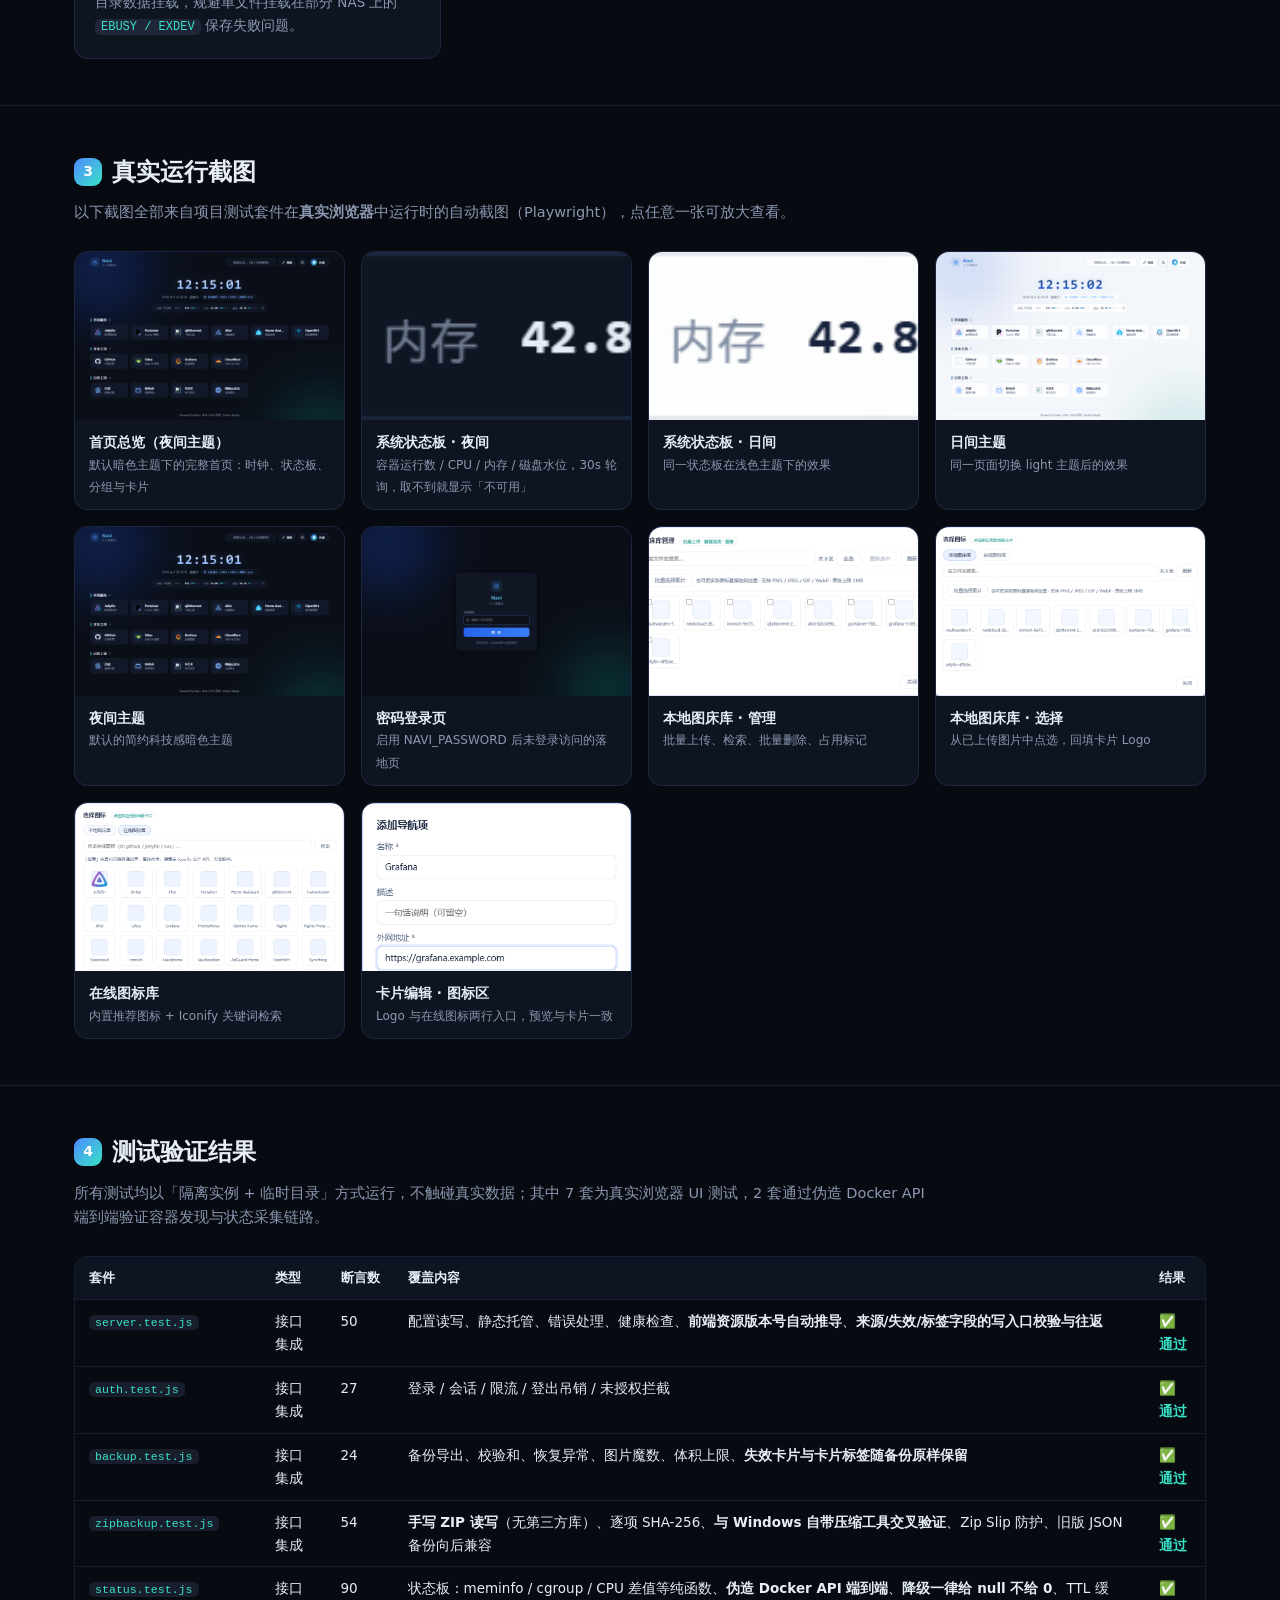
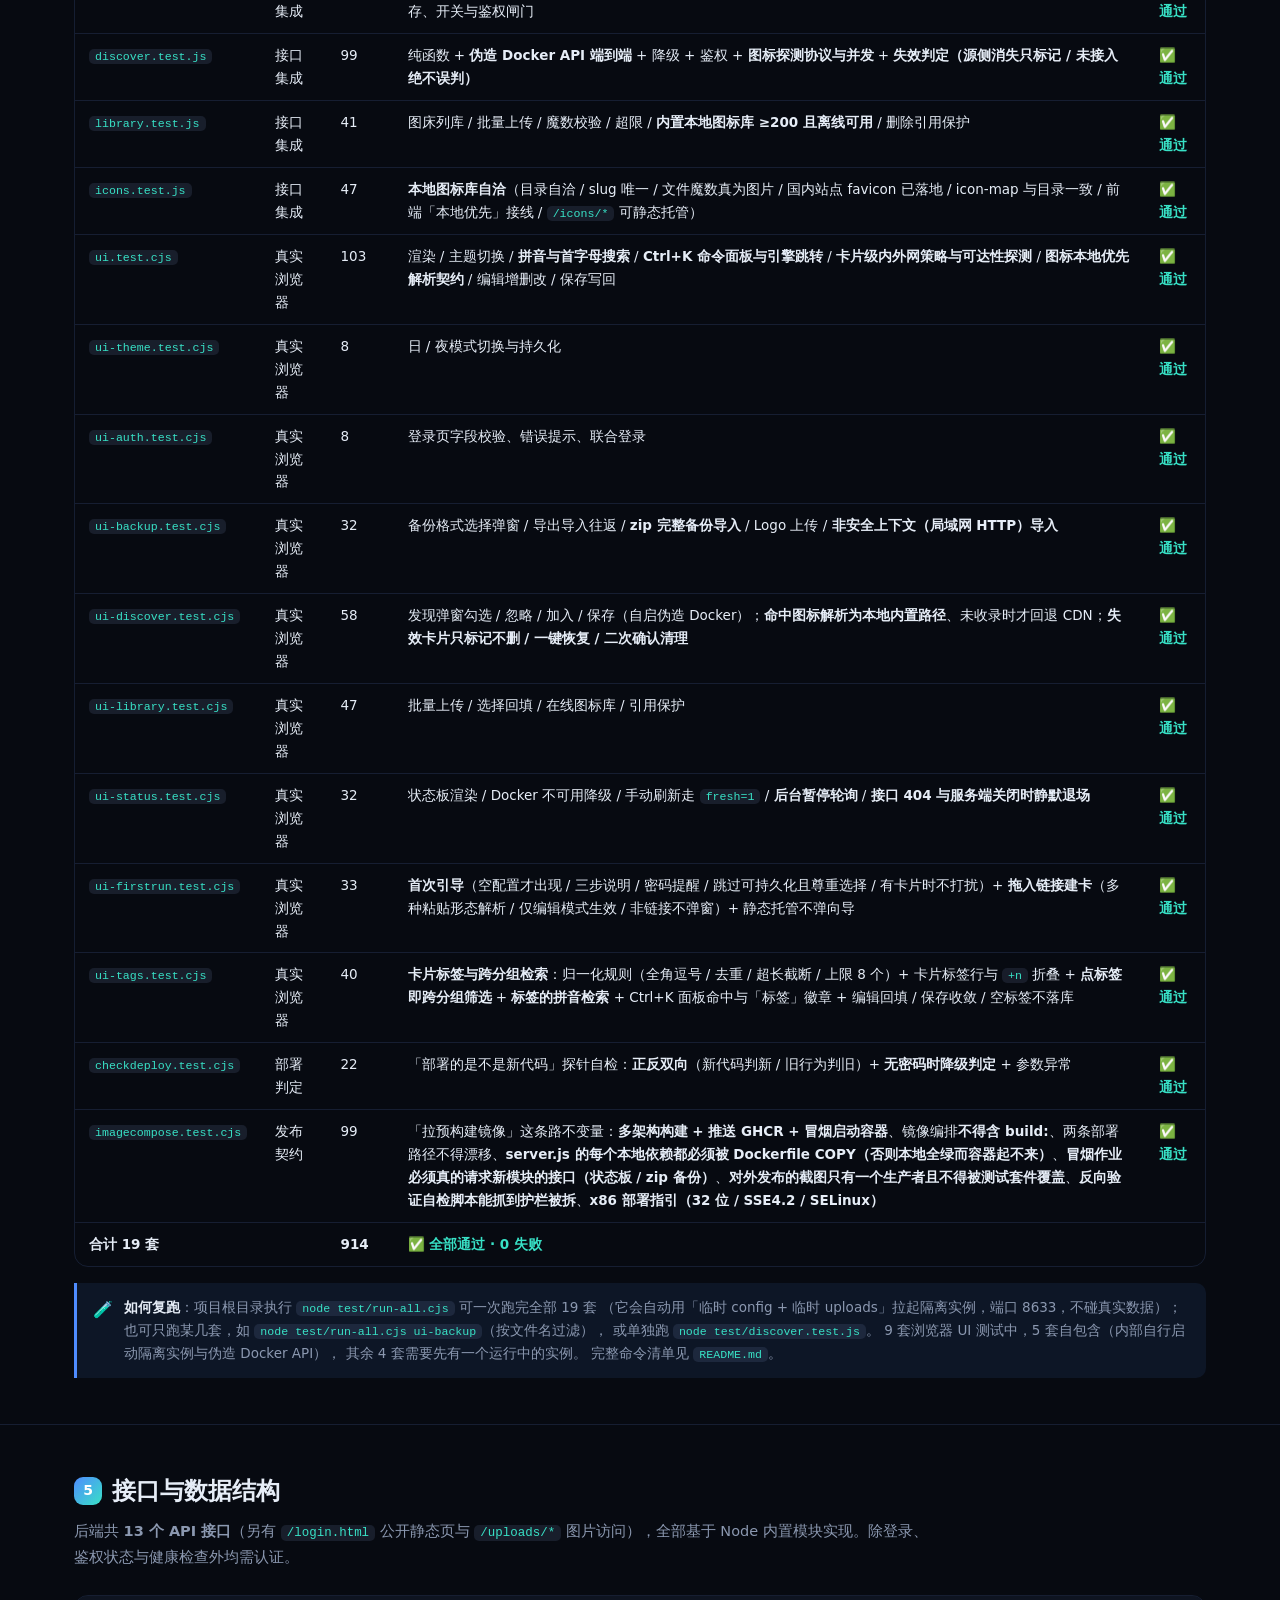
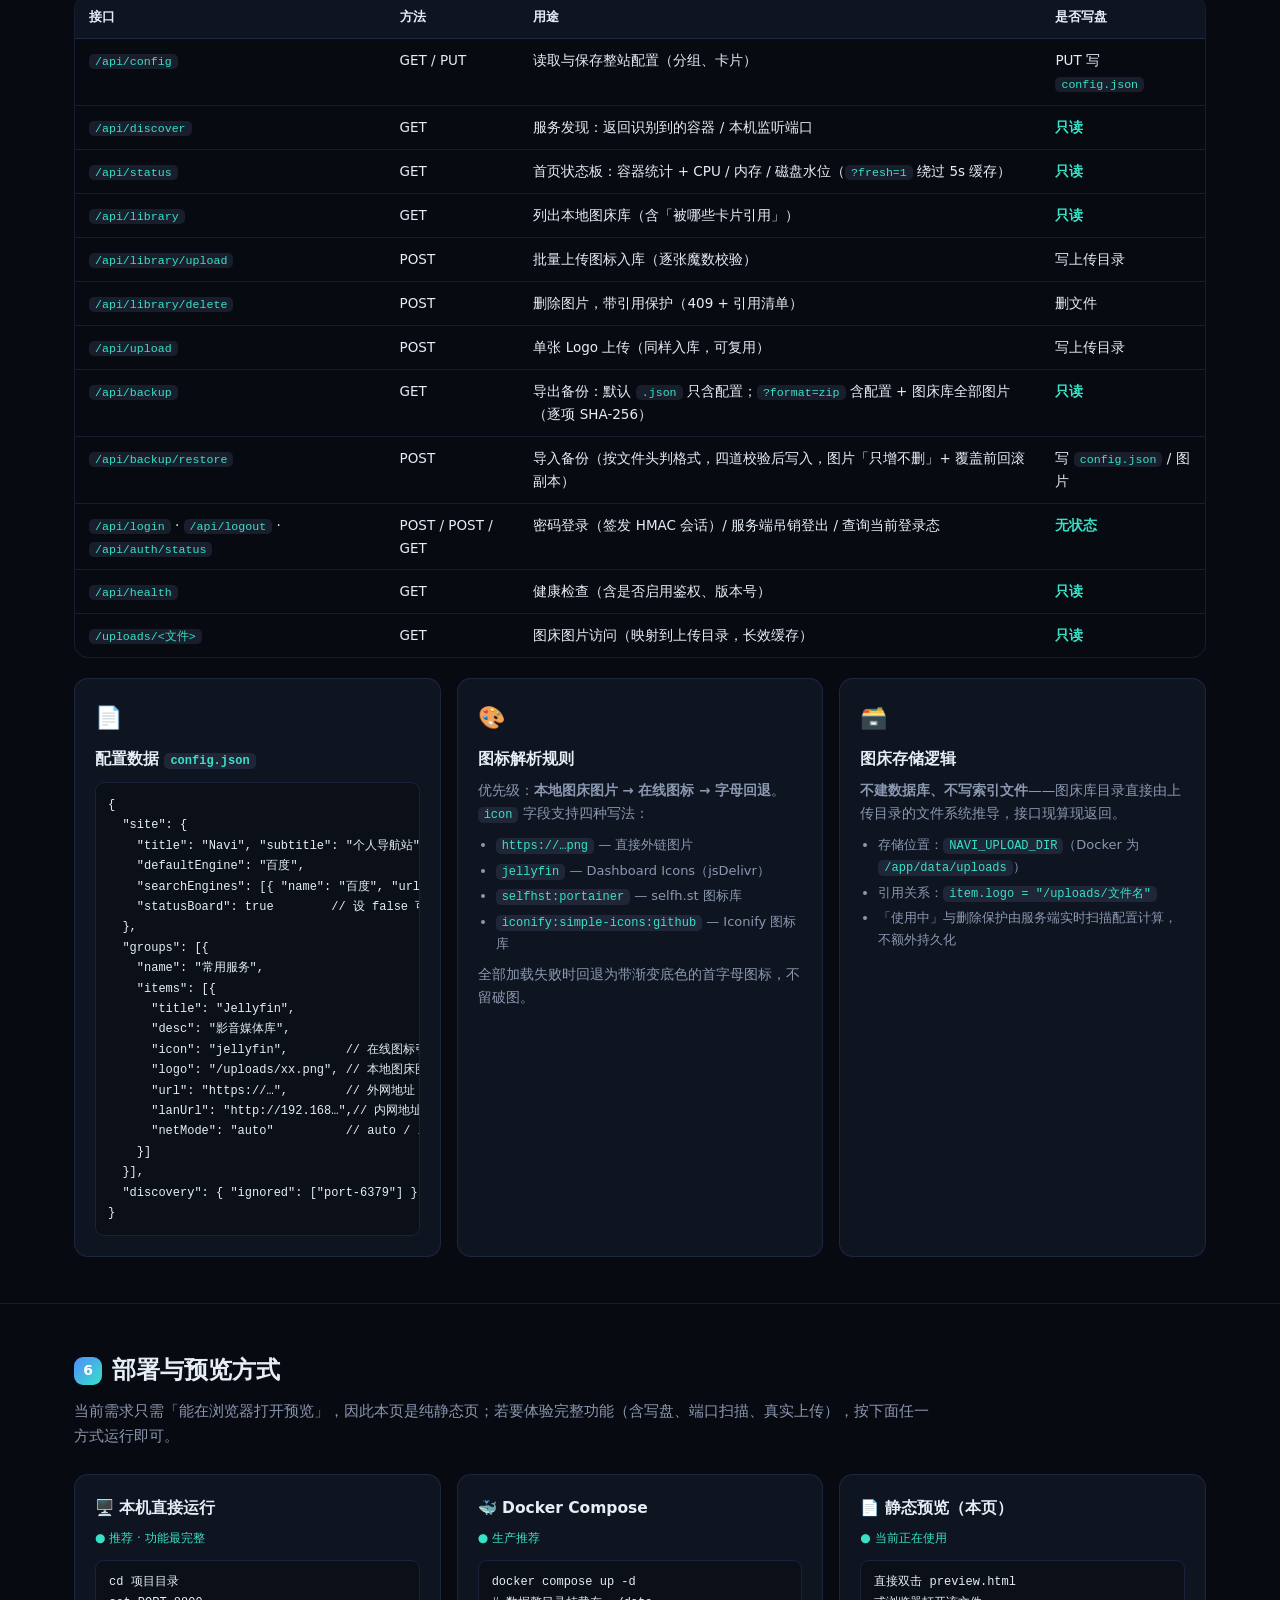
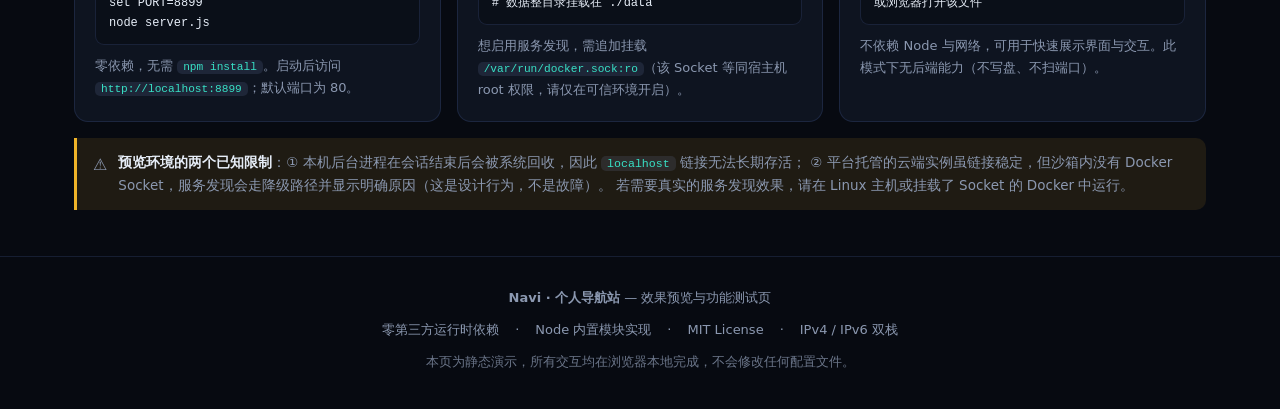
==== commit 455df072: "feat(P2): 卡片标签 —— 搜索与命令面板的跨分组检索 P2 剩余项里用户只选了「卡片标签」这一项（其余明确不做）。 tags[] 让「类别记得、名字忘了」也能找回来，与既有的拼音搜索互补。 " ====
--- a/preview.html
+++ b/preview.html
@@ -593,7 +593,7 @@
 
     <div class="stats">
       <div class="stat"><b>17<span class="u">套</span></b><span>测试套件</span></div>
-      <div class="stat"><b>858<span class="u">项</span></b><span>断言全通过 · 0 失败</span></div>
+      <div class="stat"><b>914<span class="u">项</span></b><span>断言全通过 · 0 失败</span></div>
       <div class="stat"><b>0<span class="u">个</span></b><span>第三方运行时依赖</span></div>
       <div class="stat"><b>13<span class="u">个</span></b><span>API 接口</span></div>
       <div class="stat"><b>IPv6<span class="u">双栈</span></b><span>默认监听</span></div>
@@ -845,9 +845,9 @@
           <tr><th>套件</th><th>类型</th><th>断言数</th><th>覆盖内容</th><th>结果</th></tr>
         </thead>
         <tbody>
-          <tr><td><code>server.test.js</code></td><td>接口集成</td><td>36</td><td>配置读写、静态托管、错误处理、健康检查、<strong>前端资源版本号自动推导</strong>、<strong>来源/失效字段写入口校验与往返</strong></td><td class="ok"><span class="pass">✅ 通过</span></td></tr>
+          <tr><td><code>server.test.js</code></td><td>接口集成</td><td>50</td><td>配置读写、静态托管、错误处理、健康检查、<strong>前端资源版本号自动推导</strong>、<strong>来源/失效/标签字段的写入口校验与往返</strong></td><td class="ok"><span class="pass">✅ 通过</span></td></tr>
           <tr><td><code>auth.test.js</code></td><td>接口集成</td><td>27</td><td>登录 / 会话 / 限流 / 登出吊销 / 未授权拦截</td><td class="ok"><span class="pass">✅ 通过</span></td></tr>
-          <tr><td><code>backup.test.js</code></td><td>接口集成</td><td>22</td><td>备份导出、校验和、恢复异常、图片魔数、体积上限、<strong>失效卡片随备份原样保留</strong></td><td class="ok"><span class="pass">✅ 通过</span></td></tr>
+          <tr><td><code>backup.test.js</code></td><td>接口集成</td><td>24</td><td>备份导出、校验和、恢复异常、图片魔数、体积上限、<strong>失效卡片与卡片标签随备份原样保留</strong></td><td class="ok"><span class="pass">✅ 通过</span></td></tr>
           <tr><td><code>zipbackup.test.js</code></td><td>接口集成</td><td>54</td><td><strong>手写 ZIP 读写</strong>（无第三方库）、逐项 SHA-256、<strong>与 Windows 自带压缩工具交叉验证</strong>、Zip Slip 防护、旧版 JSON 备份向后兼容</td><td class="ok"><span class="pass">✅ 通过</span></td></tr>
           <tr><td><code>status.test.js</code></td><td>接口集成</td><td>90</td><td>状态板：meminfo / cgroup / CPU 差值等纯函数、<strong>伪造 Docker API 端到端</strong>、<strong>降级一律给 null 不给 0</strong>、TTL 缓存、开关与鉴权闸门</td><td class="ok"><span class="pass">✅ 通过</span></td></tr>
           <tr><td><code>discover.test.js</code></td><td>接口集成</td><td>99</td><td>纯函数 + <strong>伪造 Docker API 端到端</strong> + 降级 + 鉴权 + <strong>图标探测协议与并发</strong> + <strong>失效判定（源侧消失只标记 / 未接入绝不误判）</strong></td><td class="ok"><span class="pass">✅ 通过</span></td></tr>
@@ -861,9 +861,10 @@
           <tr><td><code>ui-library.test.cjs</code></td><td>真实浏览器</td><td>47</td><td>批量上传 / 选择回填 / 在线图标库 / 引用保护</td><td class="ok"><span class="pass">✅ 通过</span></td></tr>
           <tr><td><code>ui-status.test.cjs</code></td><td>真实浏览器</td><td>32</td><td>状态板渲染 / Docker 不可用降级 / 手动刷新走 <code>fresh=1</code> / <strong>后台暂停轮询</strong> / <strong>接口 404 与服务端关闭时静默退场</strong></td><td class="ok"><span class="pass">✅ 通过</span></td></tr>
           <tr><td><code>ui-firstrun.test.cjs</code></td><td>真实浏览器</td><td>33</td><td><strong>首次引导</strong>（空配置才出现 / 三步说明 / 密码提醒 / 跳过可持久化且尊重选择 / 有卡片时不打扰）+ <strong>拖入链接建卡</strong>（多种粘贴形态解析 / 仅编辑模式生效 / 非链接不弹窗）+ 静态托管不弹向导</td><td class="ok"><span class="pass">✅ 通过</span></td></tr>
+          <tr><td><code>ui-tags.test.cjs</code></td><td>真实浏览器</td><td>40</td><td><strong>卡片标签与跨分组检索</strong>：归一化规则（全角逗号 / 去重 / 超长截断 / 上限 8 个）+ 卡片标签行与 <code>+n</code> 折叠 + <strong>点标签即跨分组筛选</strong> + <strong>标签的拼音检索</strong> + Ctrl+K 面板命中与「标签」徽章 + 编辑回填 / 保存收敛 / 空标签不落库</td><td class="ok"><span class="pass">✅ 通过</span></td></tr>
           <tr><td><code>checkdeploy.test.cjs</code></td><td>部署判定</td><td>22</td><td>「部署的是不是新代码」探针自检：<strong>正反双向</strong>（新代码判新 / 旧行为判旧）+ <strong>无密码时降级判定</strong> + 参数异常</td><td class="ok"><span class="pass">✅ 通过</span></td></tr>
           <tr><td><code>imagecompose.test.cjs</code></td><td>发布契约</td><td>99</td><td>「拉预构建镜像」这条路不变量：<strong>多架构构建 + 推送 GHCR + 冒烟启动容器</strong>、镜像编排<strong>不得含 build:</strong>、两条部署路径不得漂移、<strong>server.js 的每个本地依赖都必须被 Dockerfile COPY（否则本地全绿而容器起不来）</strong>、<strong>冒烟作业必须真的请求新模块的接口（状态板 / zip 备份）</strong>、<strong>对外发布的截图只有一个生产者且不得被测试套件覆盖</strong>、<strong>反向验证自检脚本能抓到护栏被拆</strong>、<strong>x86 部署指引（32 位 / SSE4.2 / SELinux）</strong></td><td class="ok"><span class="pass">✅ 通过</span></td></tr>
-          <tr><td colspan="2"><strong>合计 18 套</strong></td><td><strong>858</strong></td><td colspan="2" class="ok"><span class="pass">✅ 全部通过 · 0 失败</span></td></tr>
+          <tr><td colspan="2"><strong>合计 19 套</strong></td><td><strong>914</strong></td><td colspan="2" class="ok"><span class="pass">✅ 全部通过 · 0 失败</span></td></tr>
         </tbody>
       </table>
     </div>
@@ -871,11 +872,12 @@
     <div class="tip">
       <span class="em">🧪</span>
       <span>
-        <b>如何复跑</b>：项目根目录执行 <code>node test/run-all.cjs</code> 可一次跑完全部 18 套
+        <b>如何复跑</b>：项目根目录执行 <code>node test/run-all.cjs</code> 可一次跑完全部 19 套
         （它会自动用「临时 config + 临时 uploads」拉起隔离实例，端口 8633，不碰真实数据）；
         也可只跑某几套，如 <code>node test/run-all.cjs ui-backup</code>（按文件名过滤），
         或单独跑 <code>node test/discover.test.js</code>。
-        7 套浏览器 UI 测试是自包含的，内部自行启动隔离实例与伪造 Docker API。
+        9 套浏览器 UI 测试中，5 套自包含（内部自行启动隔离实例与伪造 Docker API），
+        其余 4 套需要先有一个运行中的实例。
         完整命令清单见 <code>README.md</code>。
       </span>
     </div>
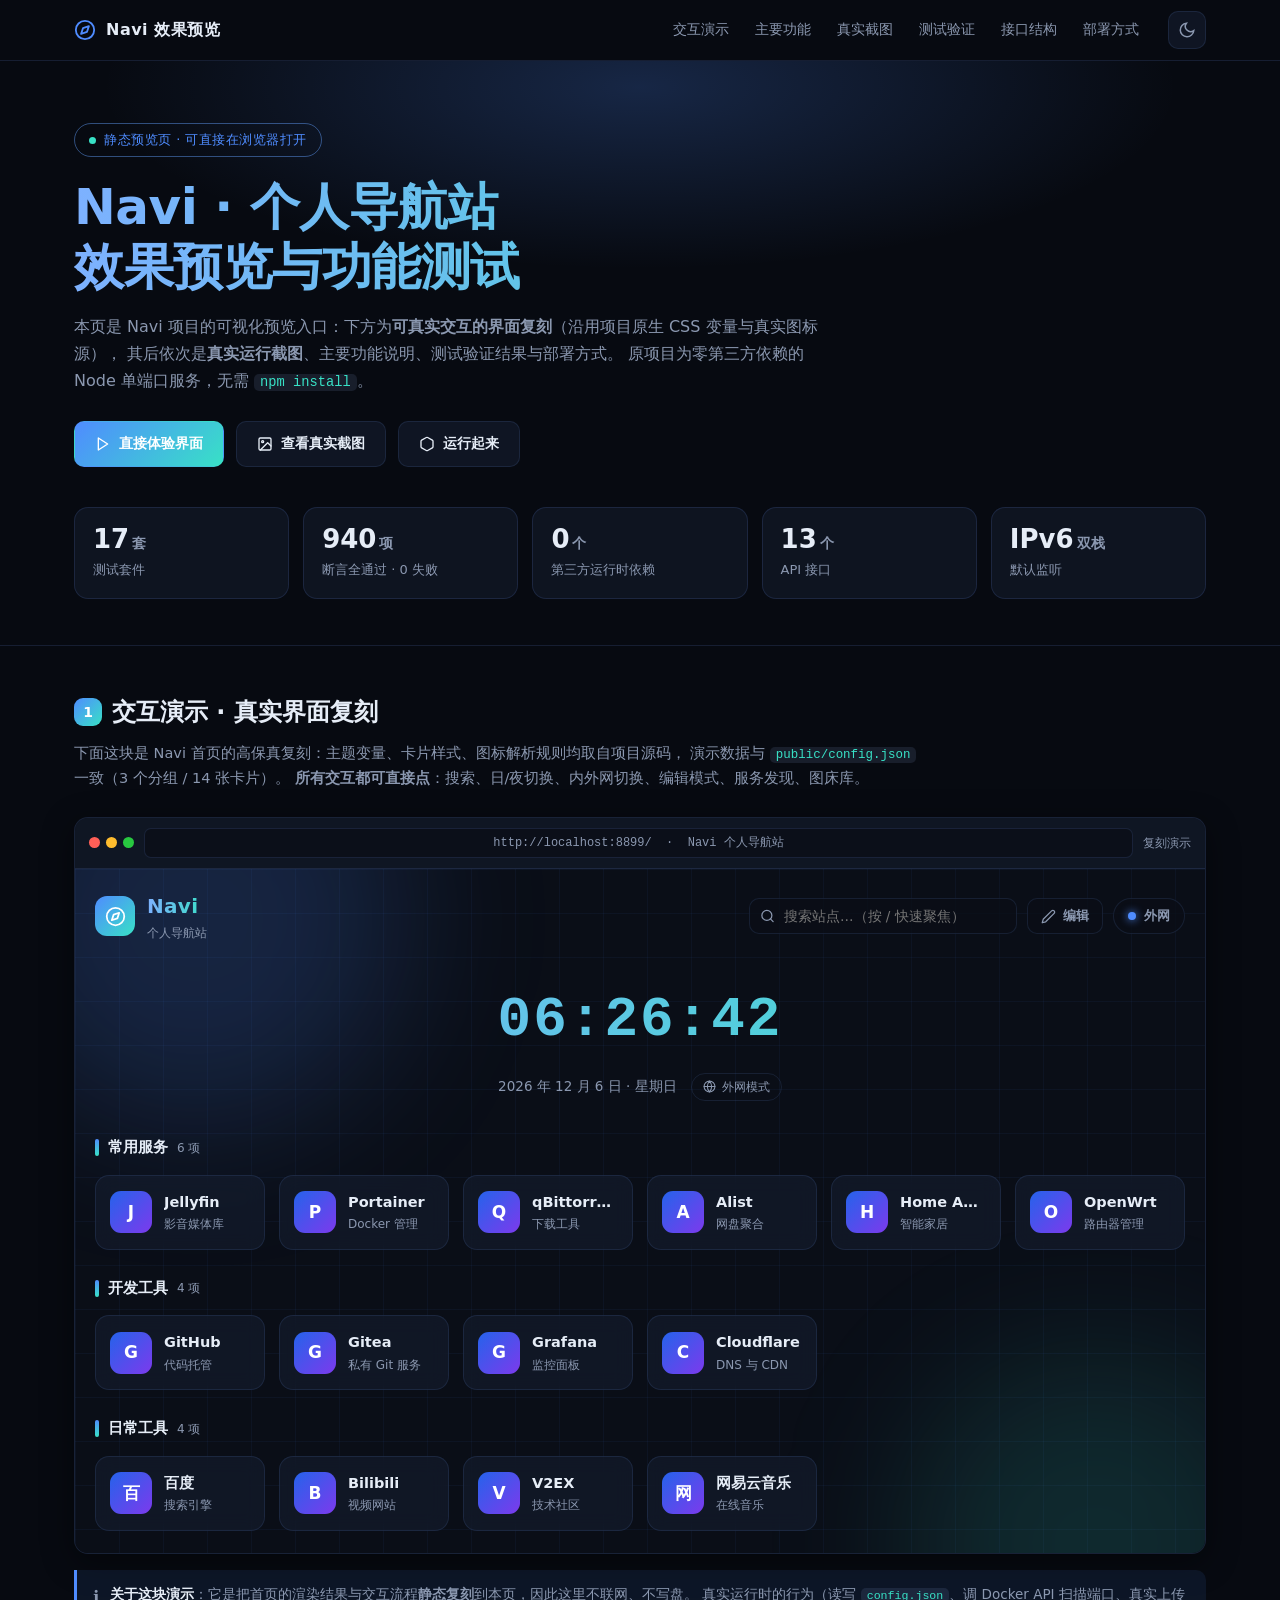
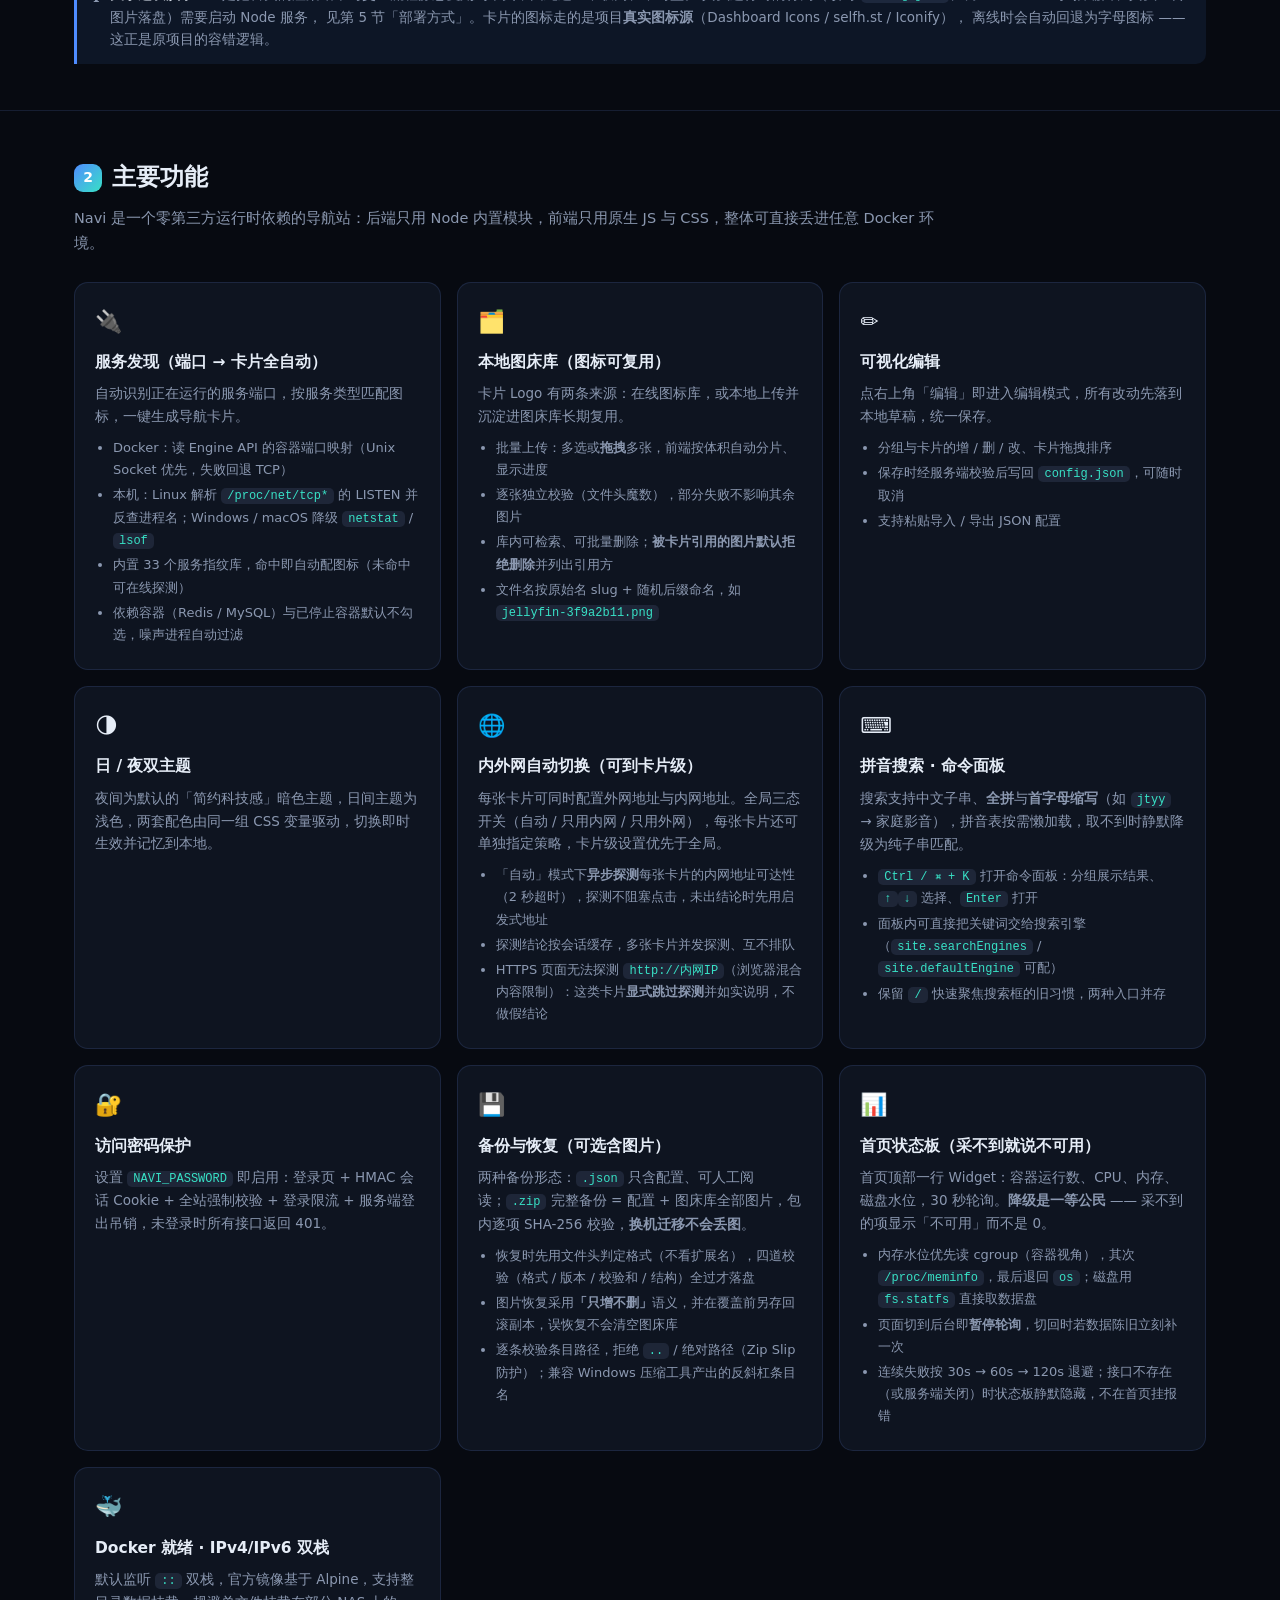
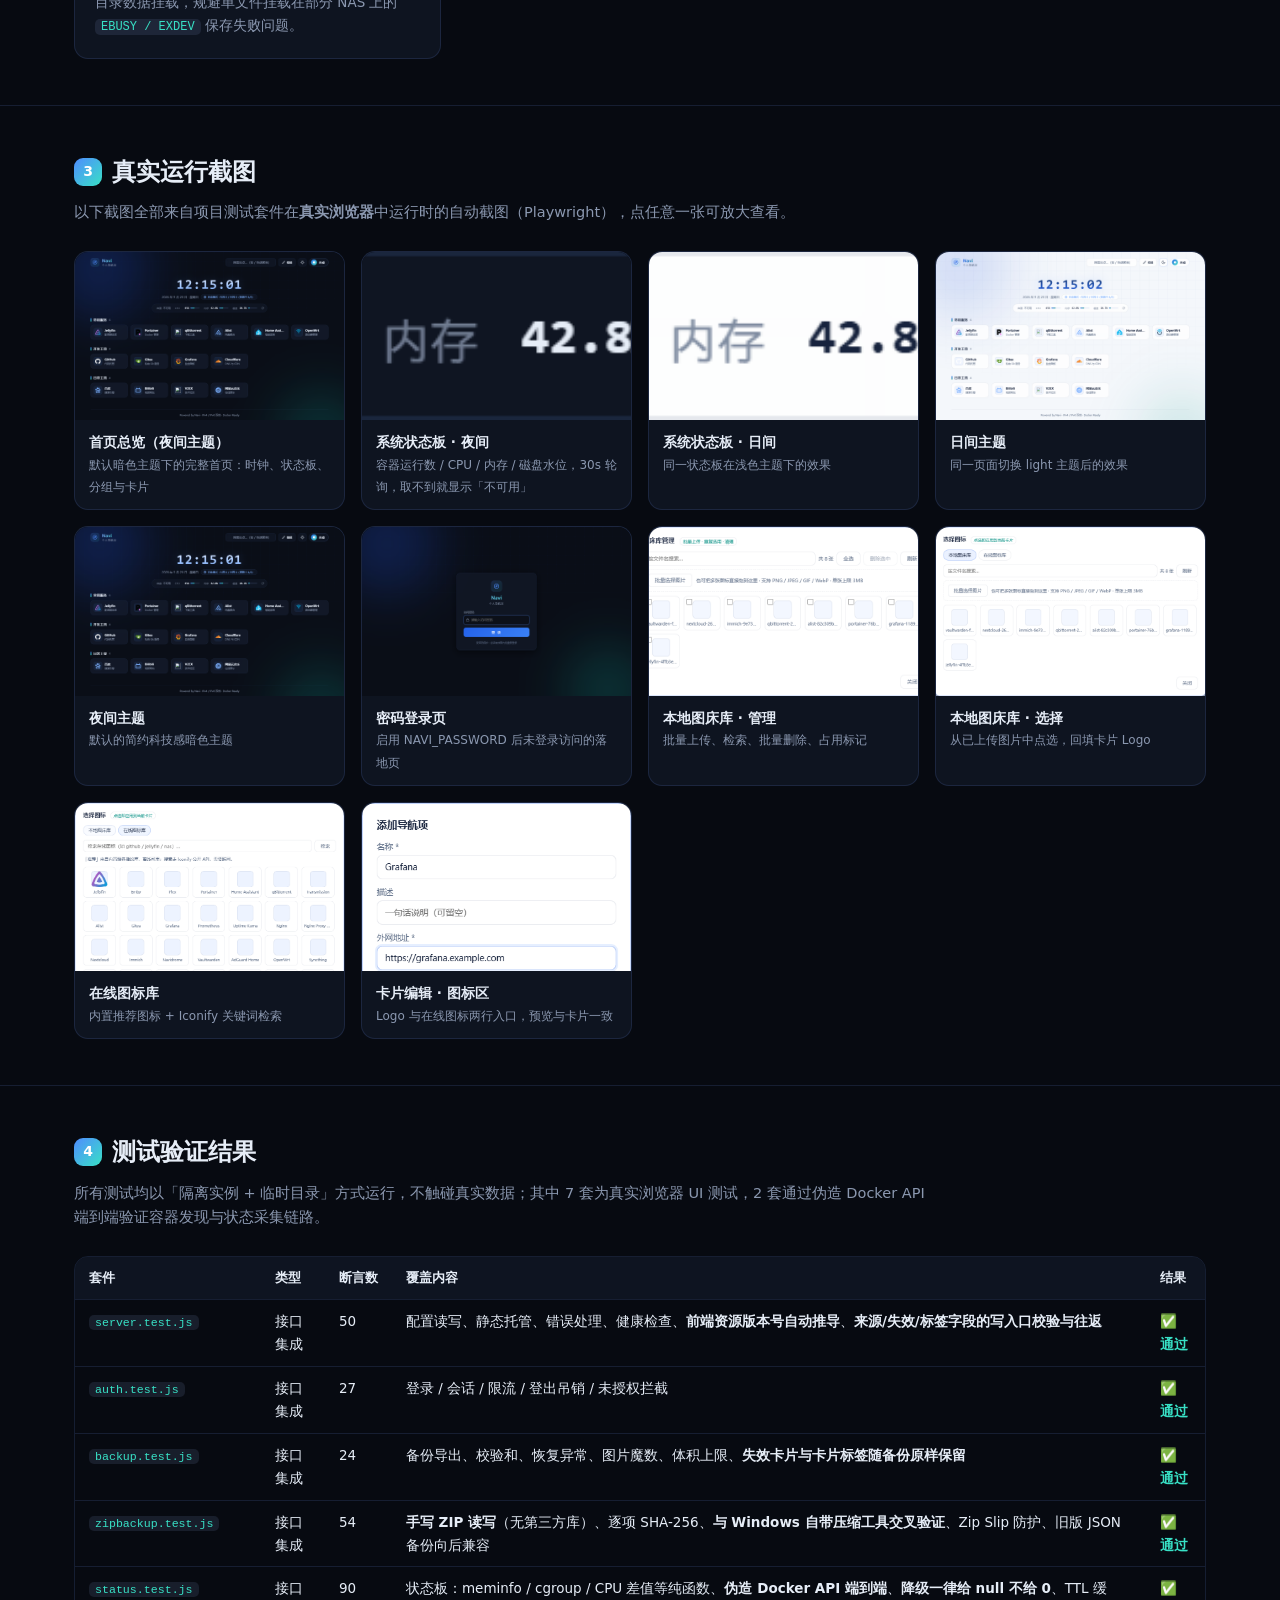
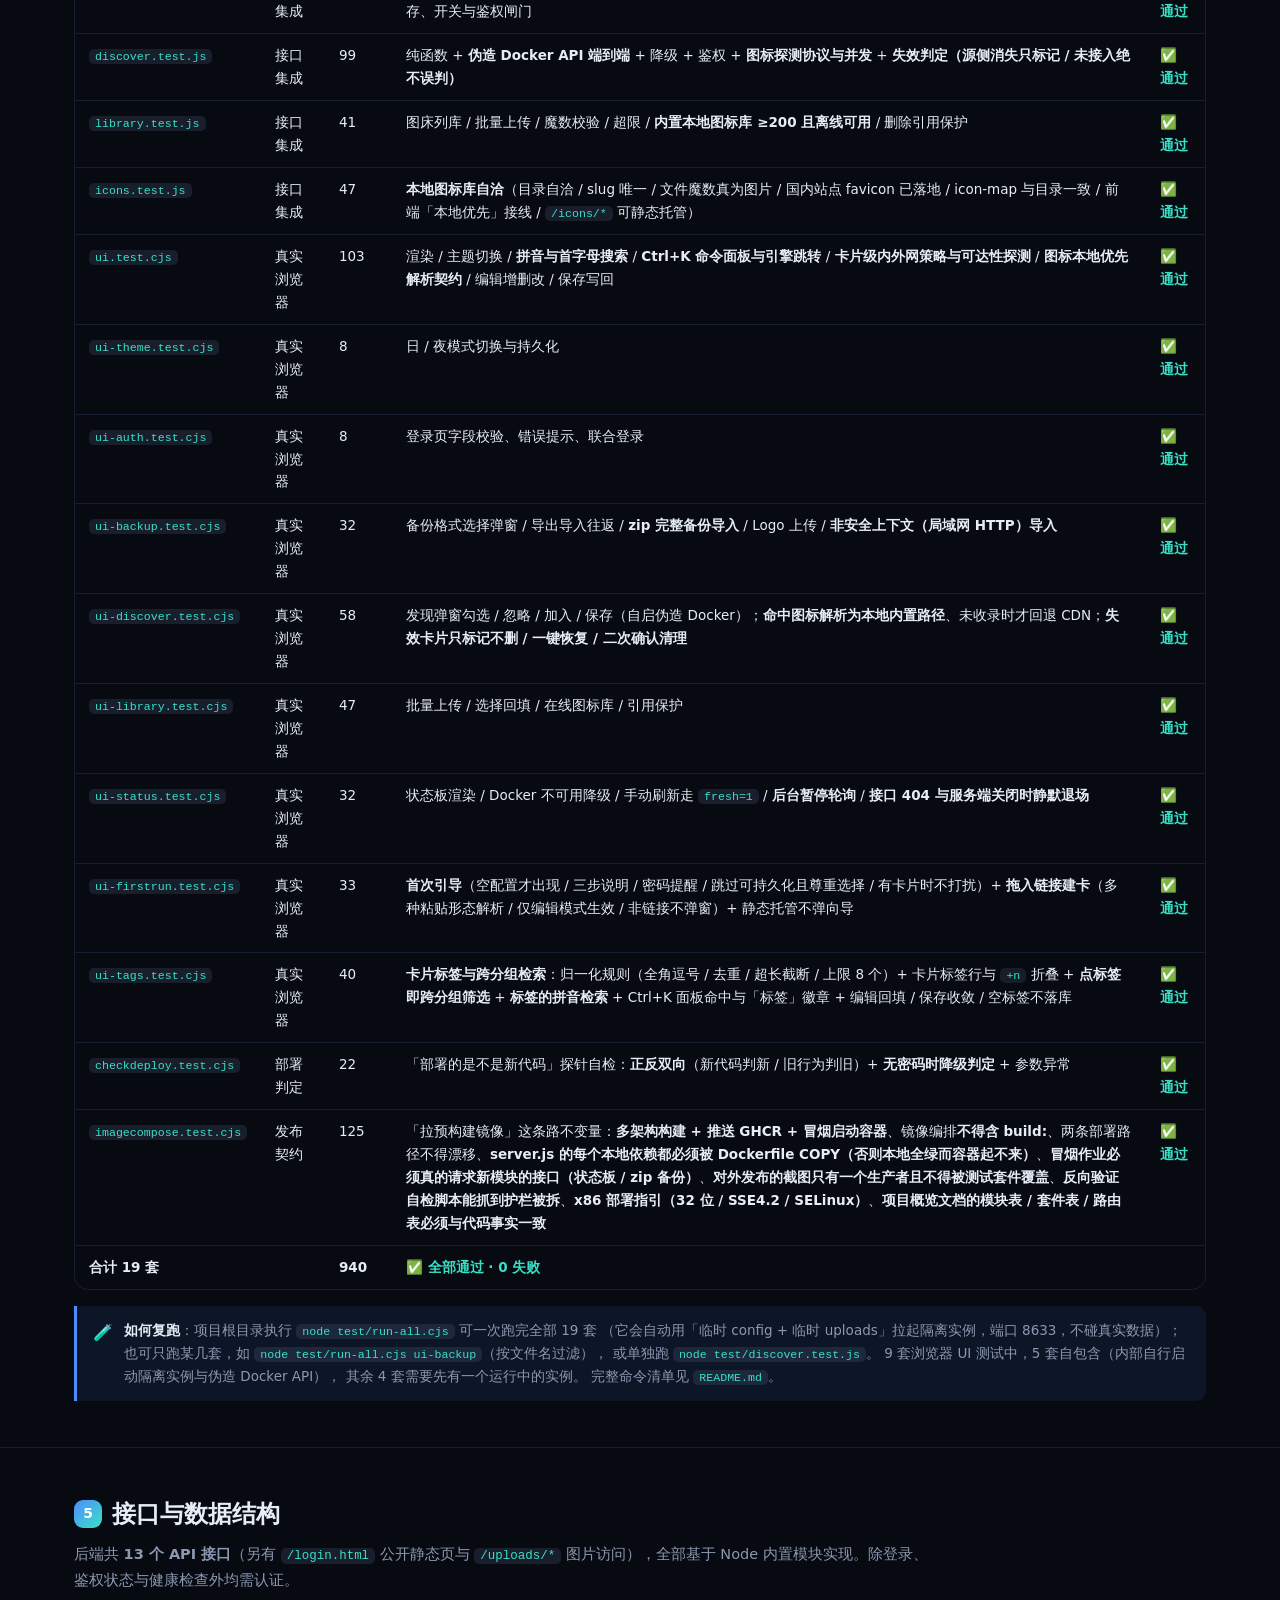
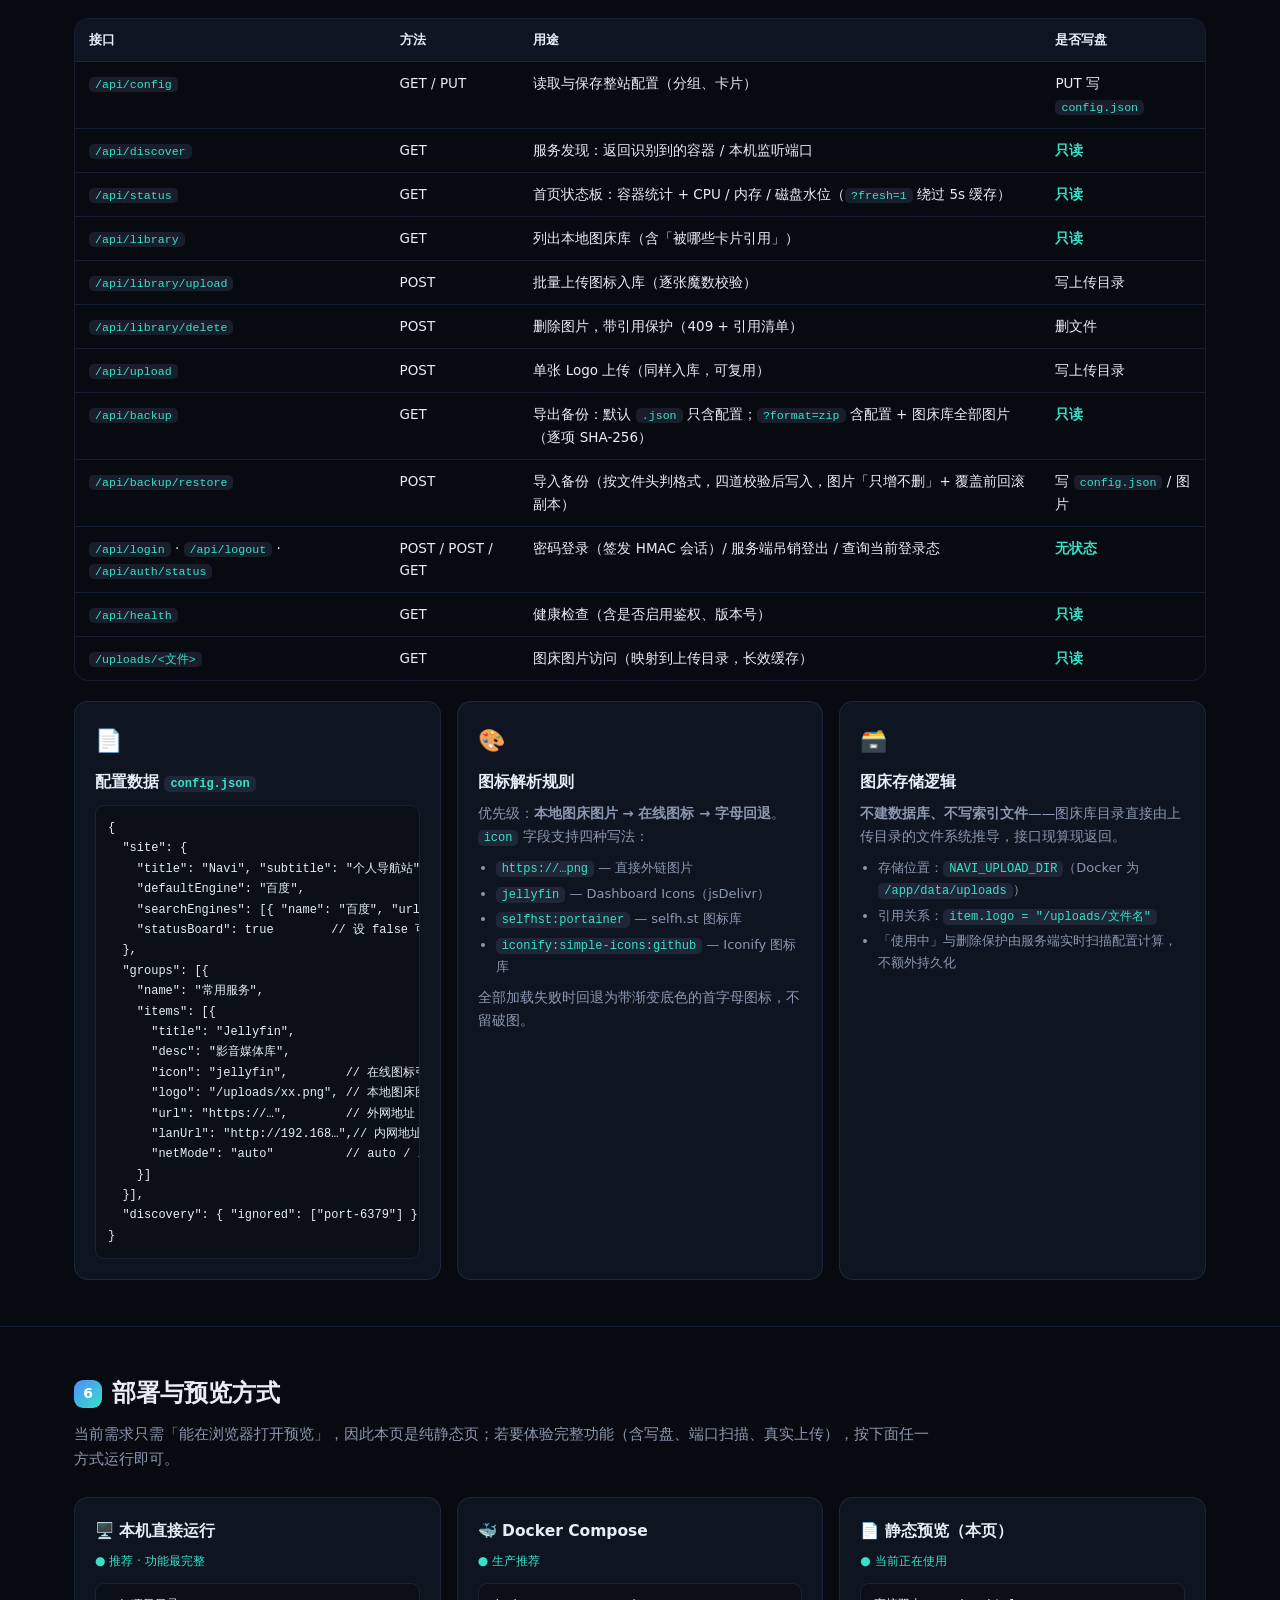
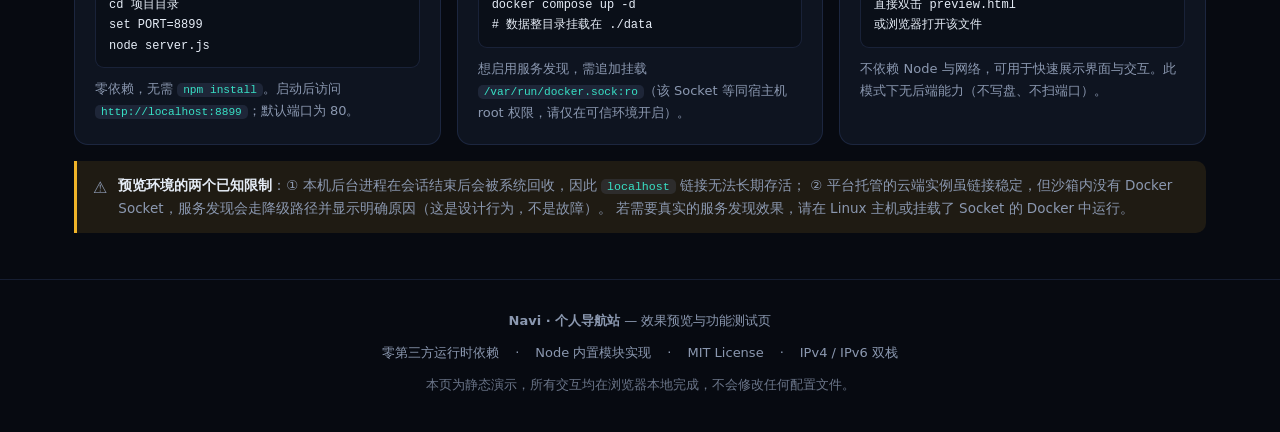
==== commit a55999e9: "docs: 新增项目概览 docs/overview.html，并给它加对着代码校验的护栏 把「项目长什么样」一次性讲清：目录组织 / 四个后端模块的职责与依赖方向 / 数据模型全字段 / 13 个 " ====
--- a/preview.html
+++ b/preview.html
@@ -593,7 +593,7 @@
 
     <div class="stats">
       <div class="stat"><b>17<span class="u">套</span></b><span>测试套件</span></div>
-      <div class="stat"><b>914<span class="u">项</span></b><span>断言全通过 · 0 失败</span></div>
+      <div class="stat"><b>940<span class="u">项</span></b><span>断言全通过 · 0 失败</span></div>
       <div class="stat"><b>0<span class="u">个</span></b><span>第三方运行时依赖</span></div>
       <div class="stat"><b>13<span class="u">个</span></b><span>API 接口</span></div>
       <div class="stat"><b>IPv6<span class="u">双栈</span></b><span>默认监听</span></div>
@@ -863,8 +863,8 @@
           <tr><td><code>ui-firstrun.test.cjs</code></td><td>真实浏览器</td><td>33</td><td><strong>首次引导</strong>（空配置才出现 / 三步说明 / 密码提醒 / 跳过可持久化且尊重选择 / 有卡片时不打扰）+ <strong>拖入链接建卡</strong>（多种粘贴形态解析 / 仅编辑模式生效 / 非链接不弹窗）+ 静态托管不弹向导</td><td class="ok"><span class="pass">✅ 通过</span></td></tr>
           <tr><td><code>ui-tags.test.cjs</code></td><td>真实浏览器</td><td>40</td><td><strong>卡片标签与跨分组检索</strong>：归一化规则（全角逗号 / 去重 / 超长截断 / 上限 8 个）+ 卡片标签行与 <code>+n</code> 折叠 + <strong>点标签即跨分组筛选</strong> + <strong>标签的拼音检索</strong> + Ctrl+K 面板命中与「标签」徽章 + 编辑回填 / 保存收敛 / 空标签不落库</td><td class="ok"><span class="pass">✅ 通过</span></td></tr>
           <tr><td><code>checkdeploy.test.cjs</code></td><td>部署判定</td><td>22</td><td>「部署的是不是新代码」探针自检：<strong>正反双向</strong>（新代码判新 / 旧行为判旧）+ <strong>无密码时降级判定</strong> + 参数异常</td><td class="ok"><span class="pass">✅ 通过</span></td></tr>
-          <tr><td><code>imagecompose.test.cjs</code></td><td>发布契约</td><td>99</td><td>「拉预构建镜像」这条路不变量：<strong>多架构构建 + 推送 GHCR + 冒烟启动容器</strong>、镜像编排<strong>不得含 build:</strong>、两条部署路径不得漂移、<strong>server.js 的每个本地依赖都必须被 Dockerfile COPY（否则本地全绿而容器起不来）</strong>、<strong>冒烟作业必须真的请求新模块的接口（状态板 / zip 备份）</strong>、<strong>对外发布的截图只有一个生产者且不得被测试套件覆盖</strong>、<strong>反向验证自检脚本能抓到护栏被拆</strong>、<strong>x86 部署指引（32 位 / SSE4.2 / SELinux）</strong></td><td class="ok"><span class="pass">✅ 通过</span></td></tr>
-          <tr><td colspan="2"><strong>合计 19 套</strong></td><td><strong>914</strong></td><td colspan="2" class="ok"><span class="pass">✅ 全部通过 · 0 失败</span></td></tr>
+          <tr><td><code>imagecompose.test.cjs</code></td><td>发布契约</td><td>125</td><td>「拉预构建镜像」这条路不变量：<strong>多架构构建 + 推送 GHCR + 冒烟启动容器</strong>、镜像编排<strong>不得含 build:</strong>、两条部署路径不得漂移、<strong>server.js 的每个本地依赖都必须被 Dockerfile COPY（否则本地全绿而容器起不来）</strong>、<strong>冒烟作业必须真的请求新模块的接口（状态板 / zip 备份）</strong>、<strong>对外发布的截图只有一个生产者且不得被测试套件覆盖</strong>、<strong>反向验证自检脚本能抓到护栏被拆</strong>、<strong>x86 部署指引（32 位 / SSE4.2 / SELinux）</strong>、<strong>项目概览文档的模块表 / 套件表 / 路由表必须与代码事实一致</strong></td><td class="ok"><span class="pass">✅ 通过</span></td></tr>
+          <tr><td colspan="2"><strong>合计 19 套</strong></td><td><strong>940</strong></td><td colspan="2" class="ok"><span class="pass">✅ 全部通过 · 0 失败</span></td></tr>
         </tbody>
       </table>
     </div>
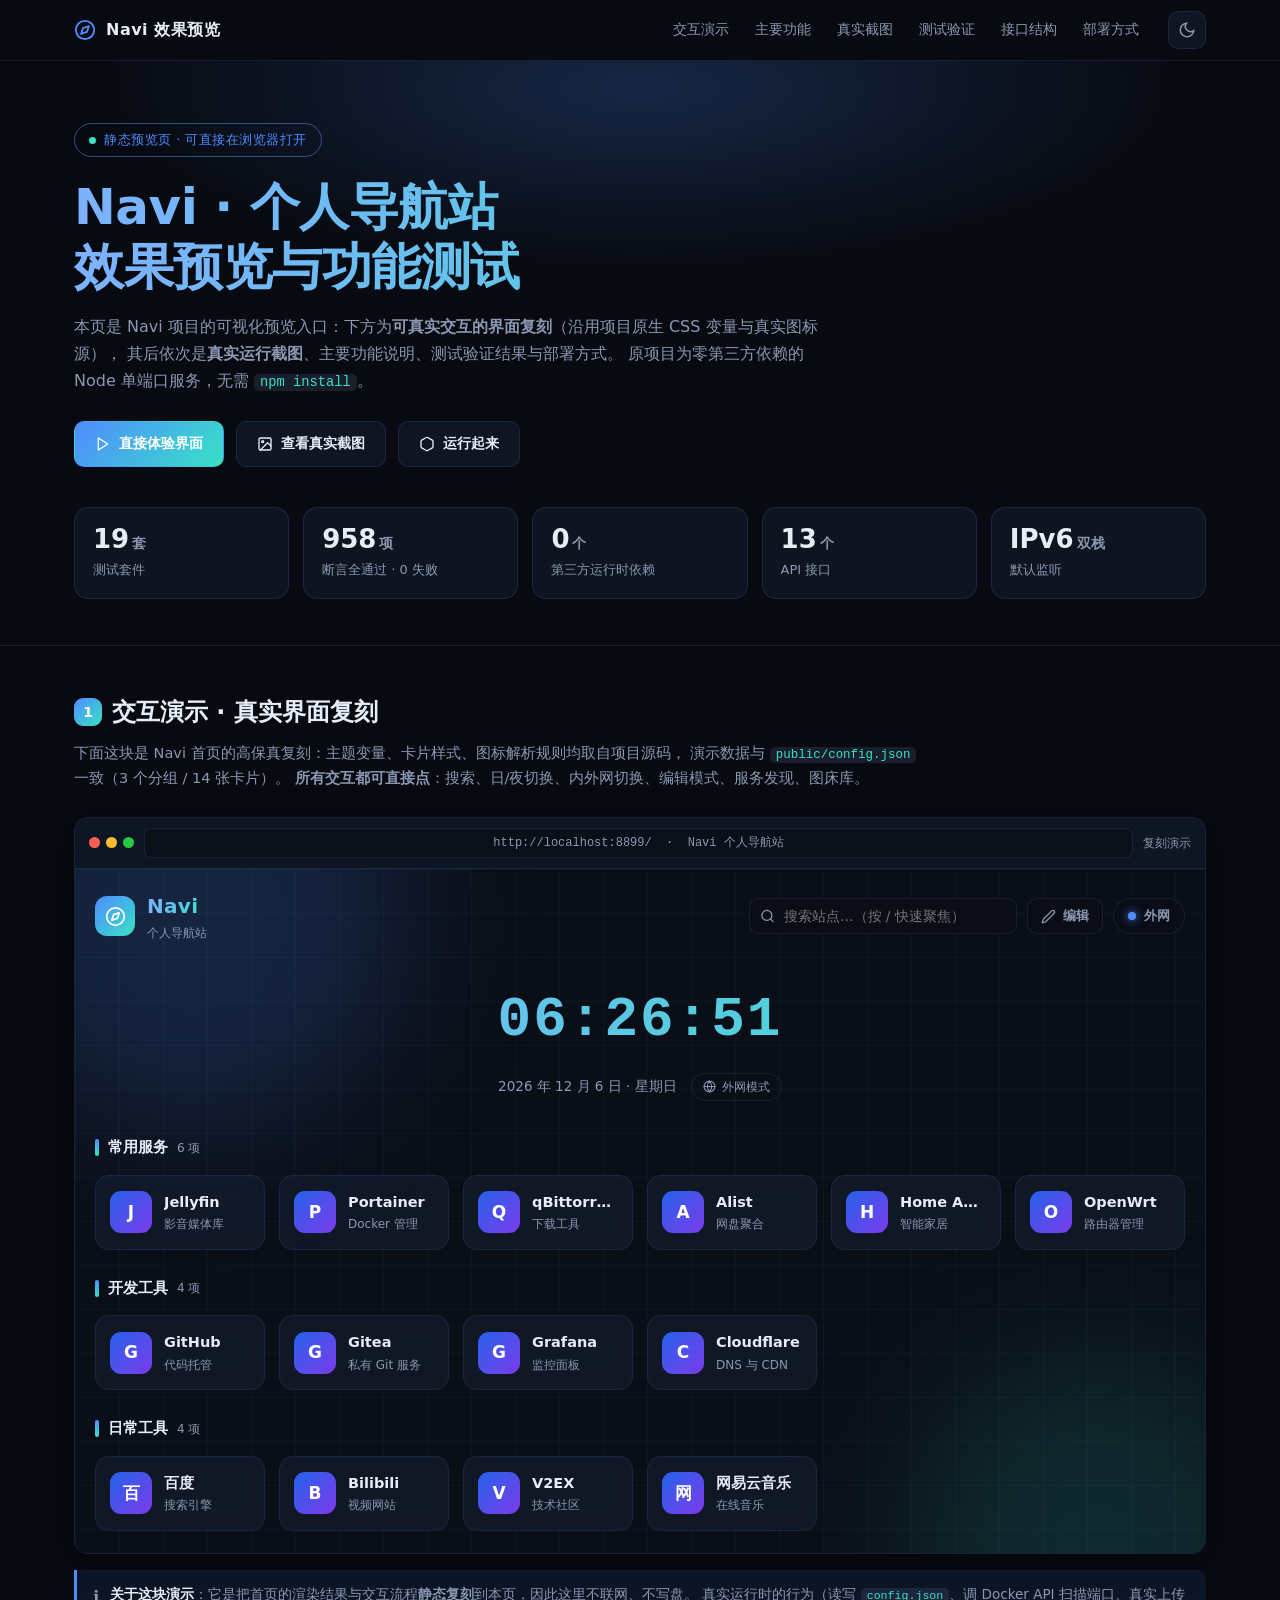
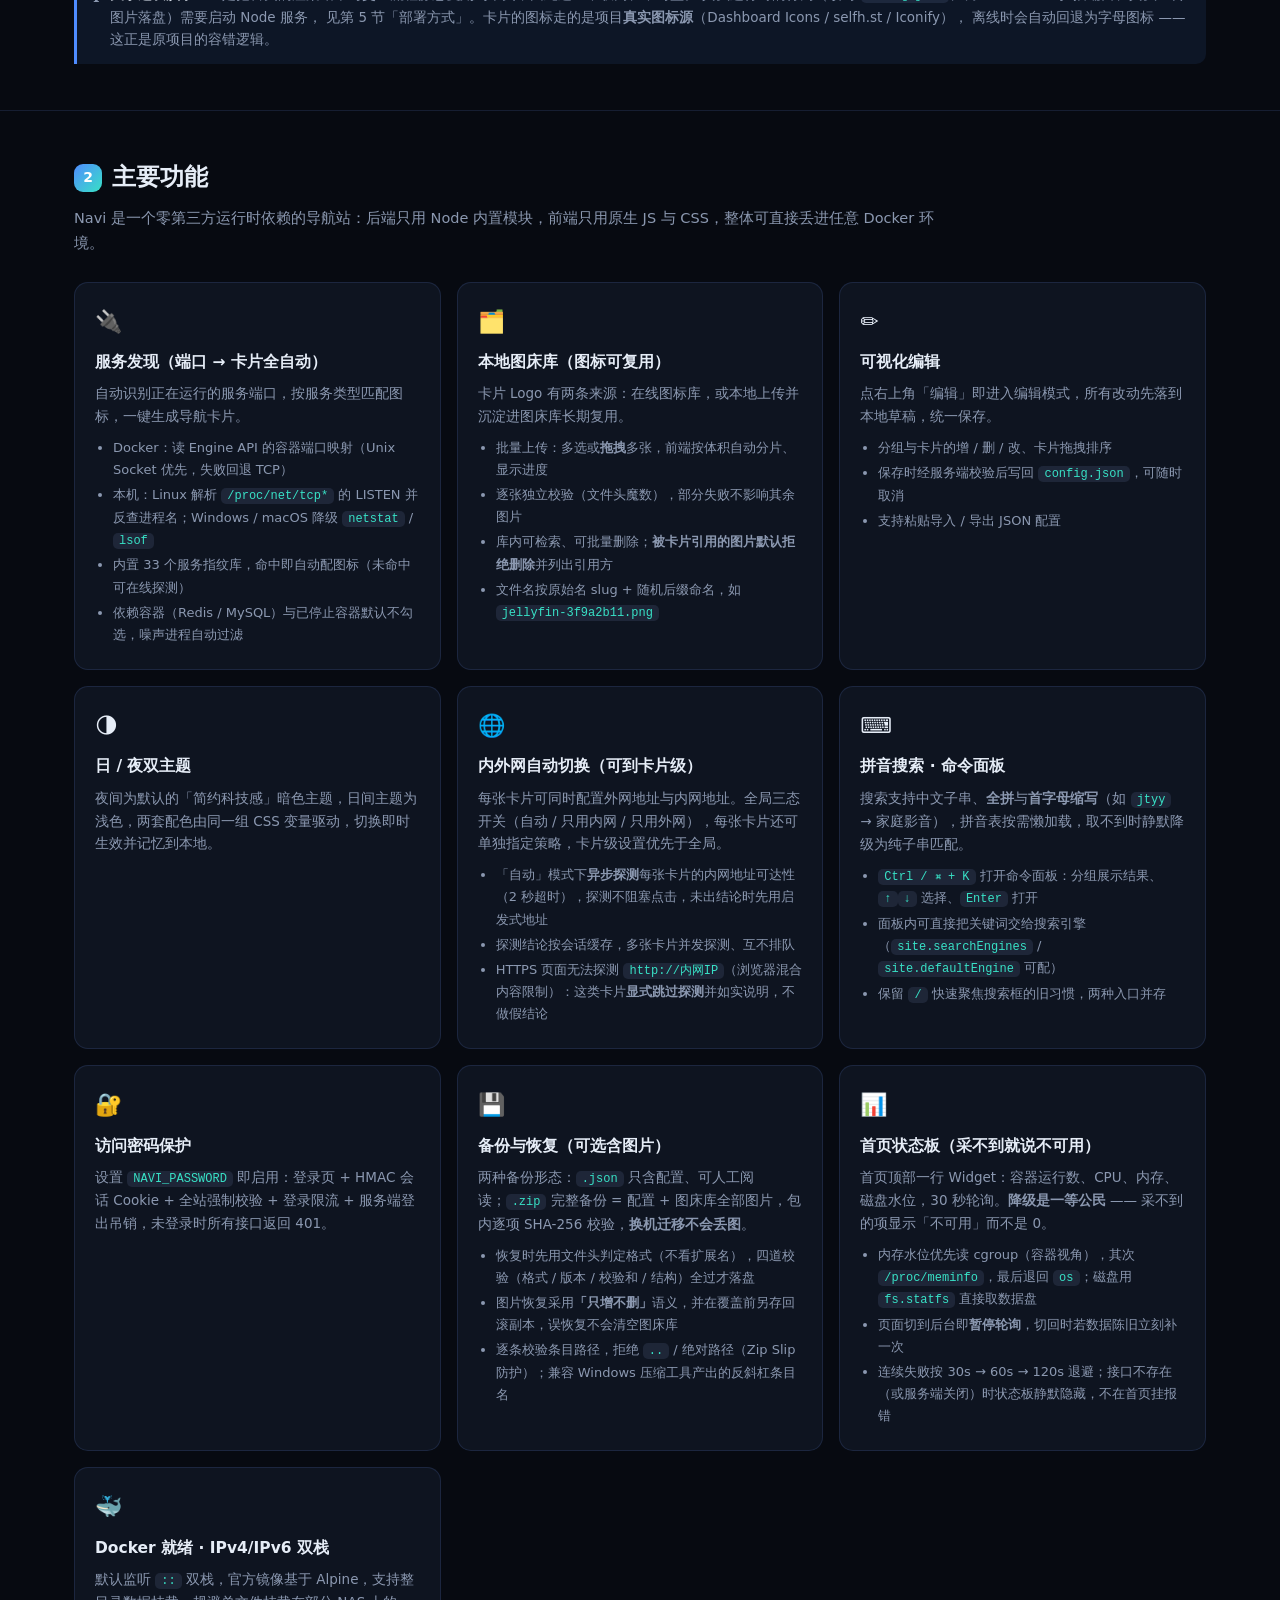
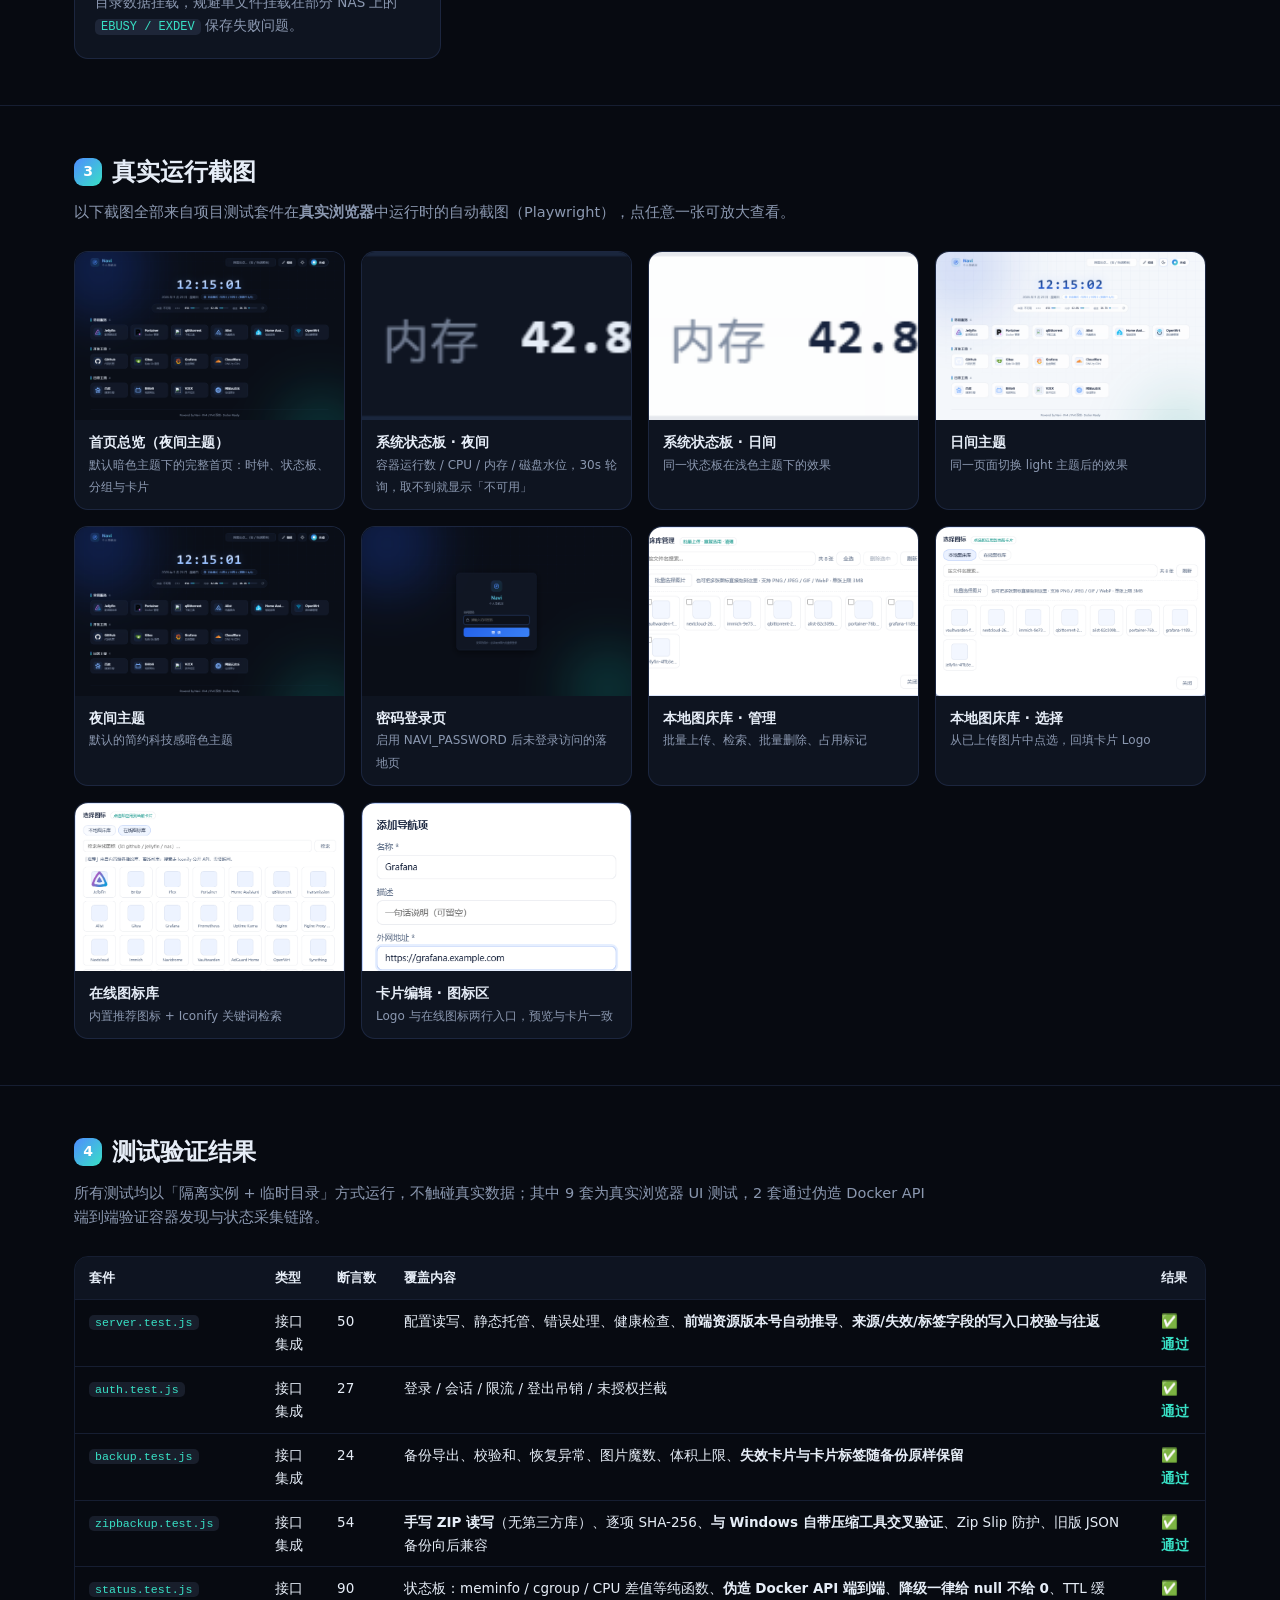
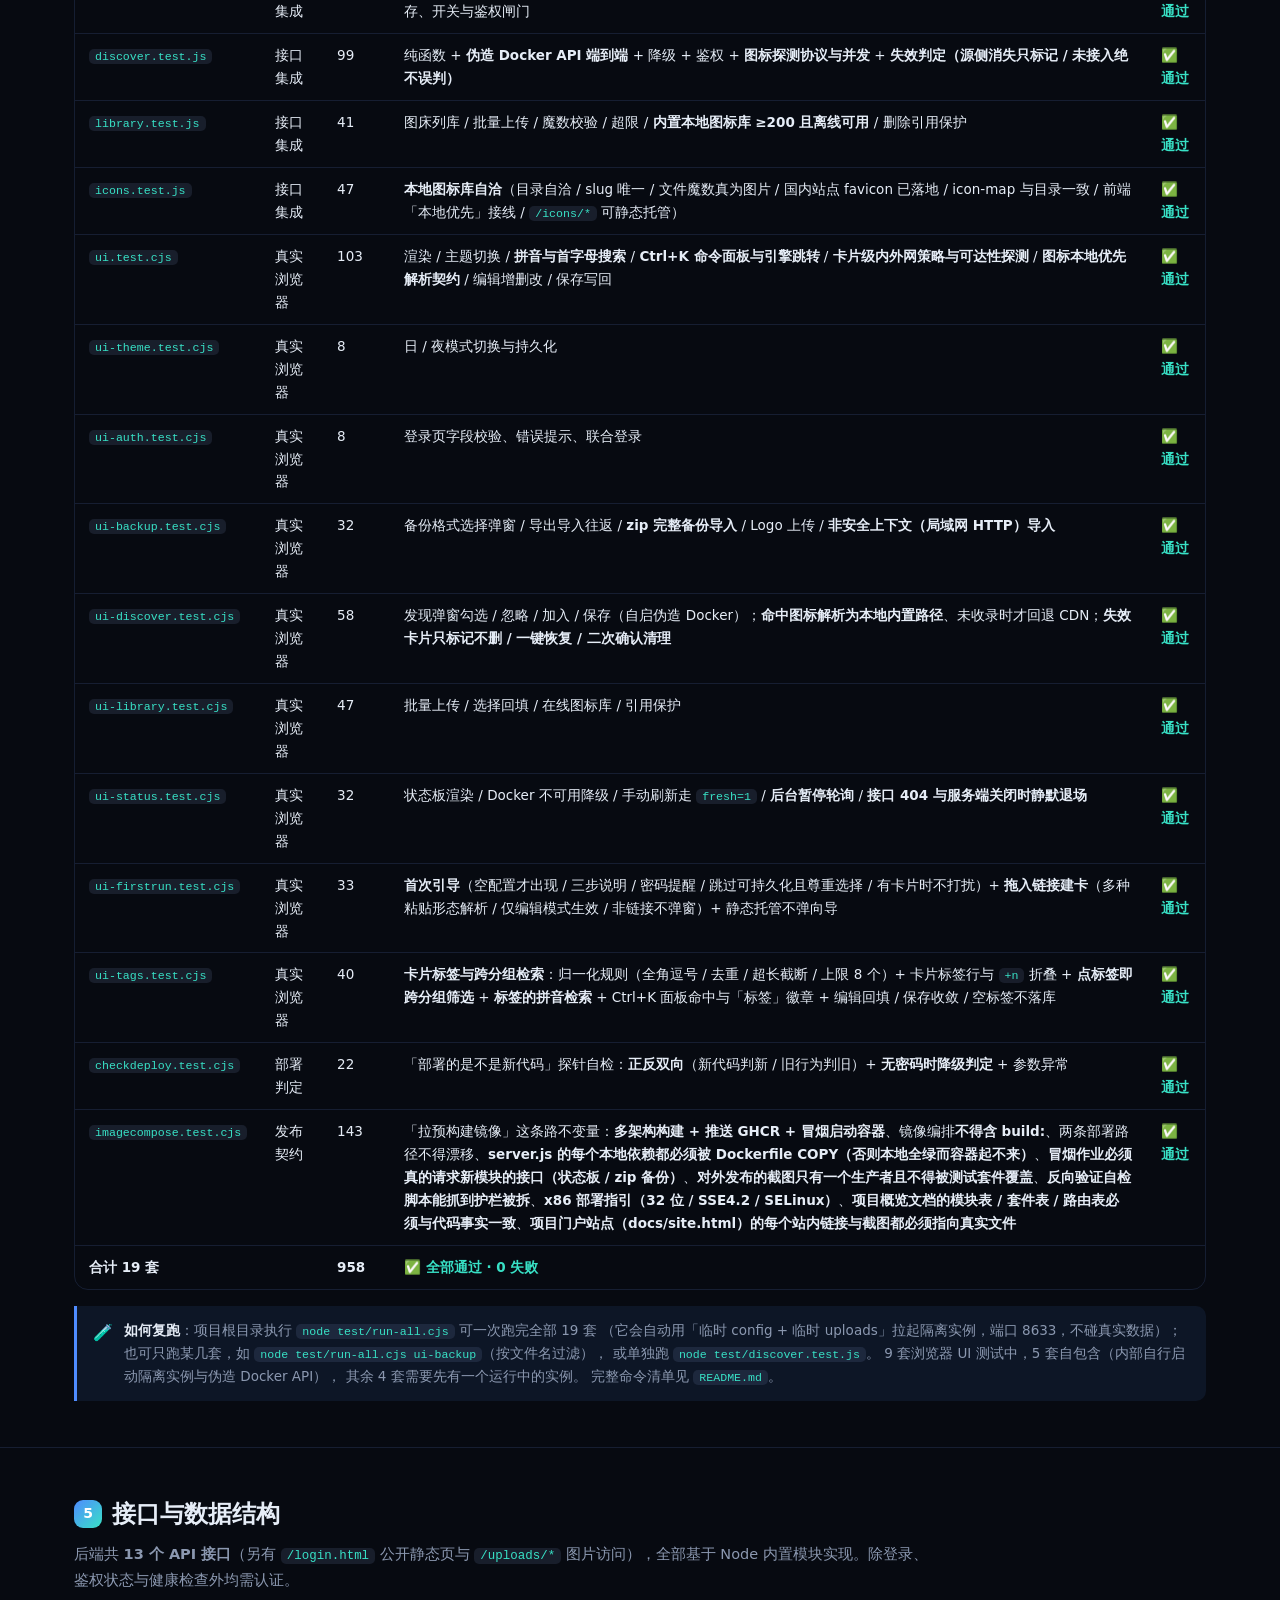
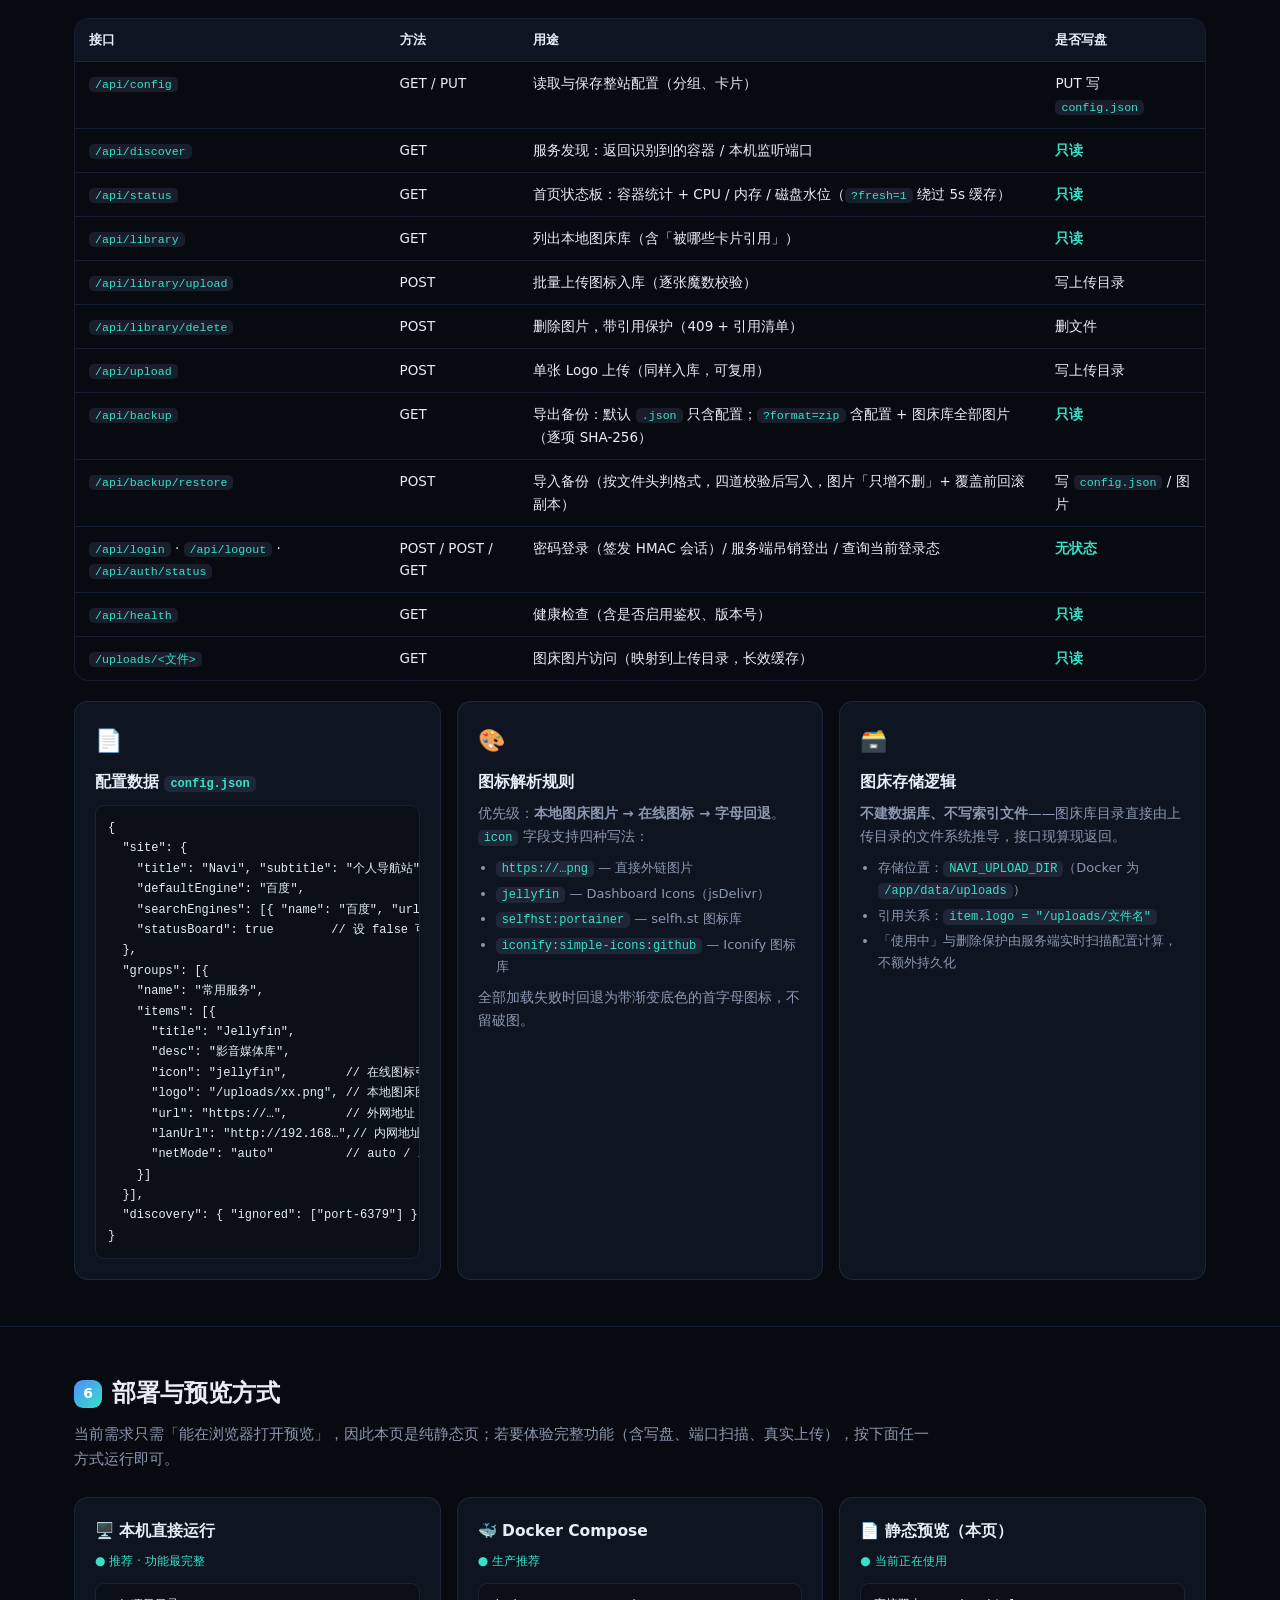
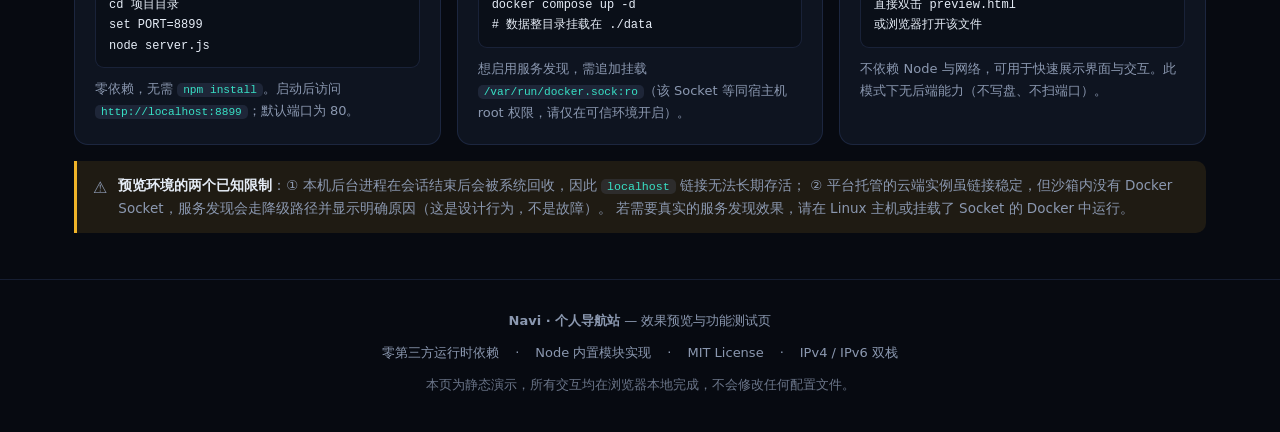
==== commit 7454cca0: "test: 断言计数同步 19 套件 / 958 断言，并补基线自洽护栏 护栏新增（imagecompose.test.cjs，130 → 143）： - 门户站点 site.html 的存在性、零外" ====
--- a/preview.html
+++ b/preview.html
@@ -592,8 +592,8 @@
     </div>
 
     <div class="stats">
-      <div class="stat"><b>17<span class="u">套</span></b><span>测试套件</span></div>
-      <div class="stat"><b>940<span class="u">项</span></b><span>断言全通过 · 0 失败</span></div>
+      <div class="stat"><b>19<span class="u">套</span></b><span>测试套件</span></div>
+      <div class="stat"><b>958<span class="u">项</span></b><span>断言全通过 · 0 失败</span></div>
       <div class="stat"><b>0<span class="u">个</span></b><span>第三方运行时依赖</span></div>
       <div class="stat"><b>13<span class="u">个</span></b><span>API 接口</span></div>
       <div class="stat"><b>IPv6<span class="u">双栈</span></b><span>默认监听</span></div>
@@ -837,7 +837,7 @@
   <div class="wrap">
     <div class="sec-head">
       <h2><span class="no">4</span>测试验证结果</h2>
-      <p>所有测试均以「隔离实例 + 临时目录」方式运行，不触碰真实数据；其中 7 套为真实浏览器 UI 测试，2 套通过伪造 Docker API 端到端验证容器发现与状态采集链路。</p>
+      <p>所有测试均以「隔离实例 + 临时目录」方式运行，不触碰真实数据；其中 9 套为真实浏览器 UI 测试，2 套通过伪造 Docker API 端到端验证容器发现与状态采集链路。</p>
     </div>
     <div class="tbl-wrap">
       <table>
@@ -863,8 +863,8 @@
           <tr><td><code>ui-firstrun.test.cjs</code></td><td>真实浏览器</td><td>33</td><td><strong>首次引导</strong>（空配置才出现 / 三步说明 / 密码提醒 / 跳过可持久化且尊重选择 / 有卡片时不打扰）+ <strong>拖入链接建卡</strong>（多种粘贴形态解析 / 仅编辑模式生效 / 非链接不弹窗）+ 静态托管不弹向导</td><td class="ok"><span class="pass">✅ 通过</span></td></tr>
           <tr><td><code>ui-tags.test.cjs</code></td><td>真实浏览器</td><td>40</td><td><strong>卡片标签与跨分组检索</strong>：归一化规则（全角逗号 / 去重 / 超长截断 / 上限 8 个）+ 卡片标签行与 <code>+n</code> 折叠 + <strong>点标签即跨分组筛选</strong> + <strong>标签的拼音检索</strong> + Ctrl+K 面板命中与「标签」徽章 + 编辑回填 / 保存收敛 / 空标签不落库</td><td class="ok"><span class="pass">✅ 通过</span></td></tr>
           <tr><td><code>checkdeploy.test.cjs</code></td><td>部署判定</td><td>22</td><td>「部署的是不是新代码」探针自检：<strong>正反双向</strong>（新代码判新 / 旧行为判旧）+ <strong>无密码时降级判定</strong> + 参数异常</td><td class="ok"><span class="pass">✅ 通过</span></td></tr>
-          <tr><td><code>imagecompose.test.cjs</code></td><td>发布契约</td><td>125</td><td>「拉预构建镜像」这条路不变量：<strong>多架构构建 + 推送 GHCR + 冒烟启动容器</strong>、镜像编排<strong>不得含 build:</strong>、两条部署路径不得漂移、<strong>server.js 的每个本地依赖都必须被 Dockerfile COPY（否则本地全绿而容器起不来）</strong>、<strong>冒烟作业必须真的请求新模块的接口（状态板 / zip 备份）</strong>、<strong>对外发布的截图只有一个生产者且不得被测试套件覆盖</strong>、<strong>反向验证自检脚本能抓到护栏被拆</strong>、<strong>x86 部署指引（32 位 / SSE4.2 / SELinux）</strong>、<strong>项目概览文档的模块表 / 套件表 / 路由表必须与代码事实一致</strong></td><td class="ok"><span class="pass">✅ 通过</span></td></tr>
-          <tr><td colspan="2"><strong>合计 19 套</strong></td><td><strong>940</strong></td><td colspan="2" class="ok"><span class="pass">✅ 全部通过 · 0 失败</span></td></tr>
+          <tr><td><code>imagecompose.test.cjs</code></td><td>发布契约</td><td>143</td><td>「拉预构建镜像」这条路不变量：<strong>多架构构建 + 推送 GHCR + 冒烟启动容器</strong>、镜像编排<strong>不得含 build:</strong>、两条部署路径不得漂移、<strong>server.js 的每个本地依赖都必须被 Dockerfile COPY（否则本地全绿而容器起不来）</strong>、<strong>冒烟作业必须真的请求新模块的接口（状态板 / zip 备份）</strong>、<strong>对外发布的截图只有一个生产者且不得被测试套件覆盖</strong>、<strong>反向验证自检脚本能抓到护栏被拆</strong>、<strong>x86 部署指引（32 位 / SSE4.2 / SELinux）</strong>、<strong>项目概览文档的模块表 / 套件表 / 路由表必须与代码事实一致</strong>、<strong>项目门户站点（docs/site.html）的每个站内链接与截图都必须指向真实文件</strong></td><td class="ok"><span class="pass">✅ 通过</span></td></tr>
+          <tr><td colspan="2"><strong>合计 19 套</strong></td><td><strong>958</strong></td><td colspan="2" class="ok"><span class="pass">✅ 全部通过 · 0 失败</span></td></tr>
         </tbody>
       </table>
     </div>
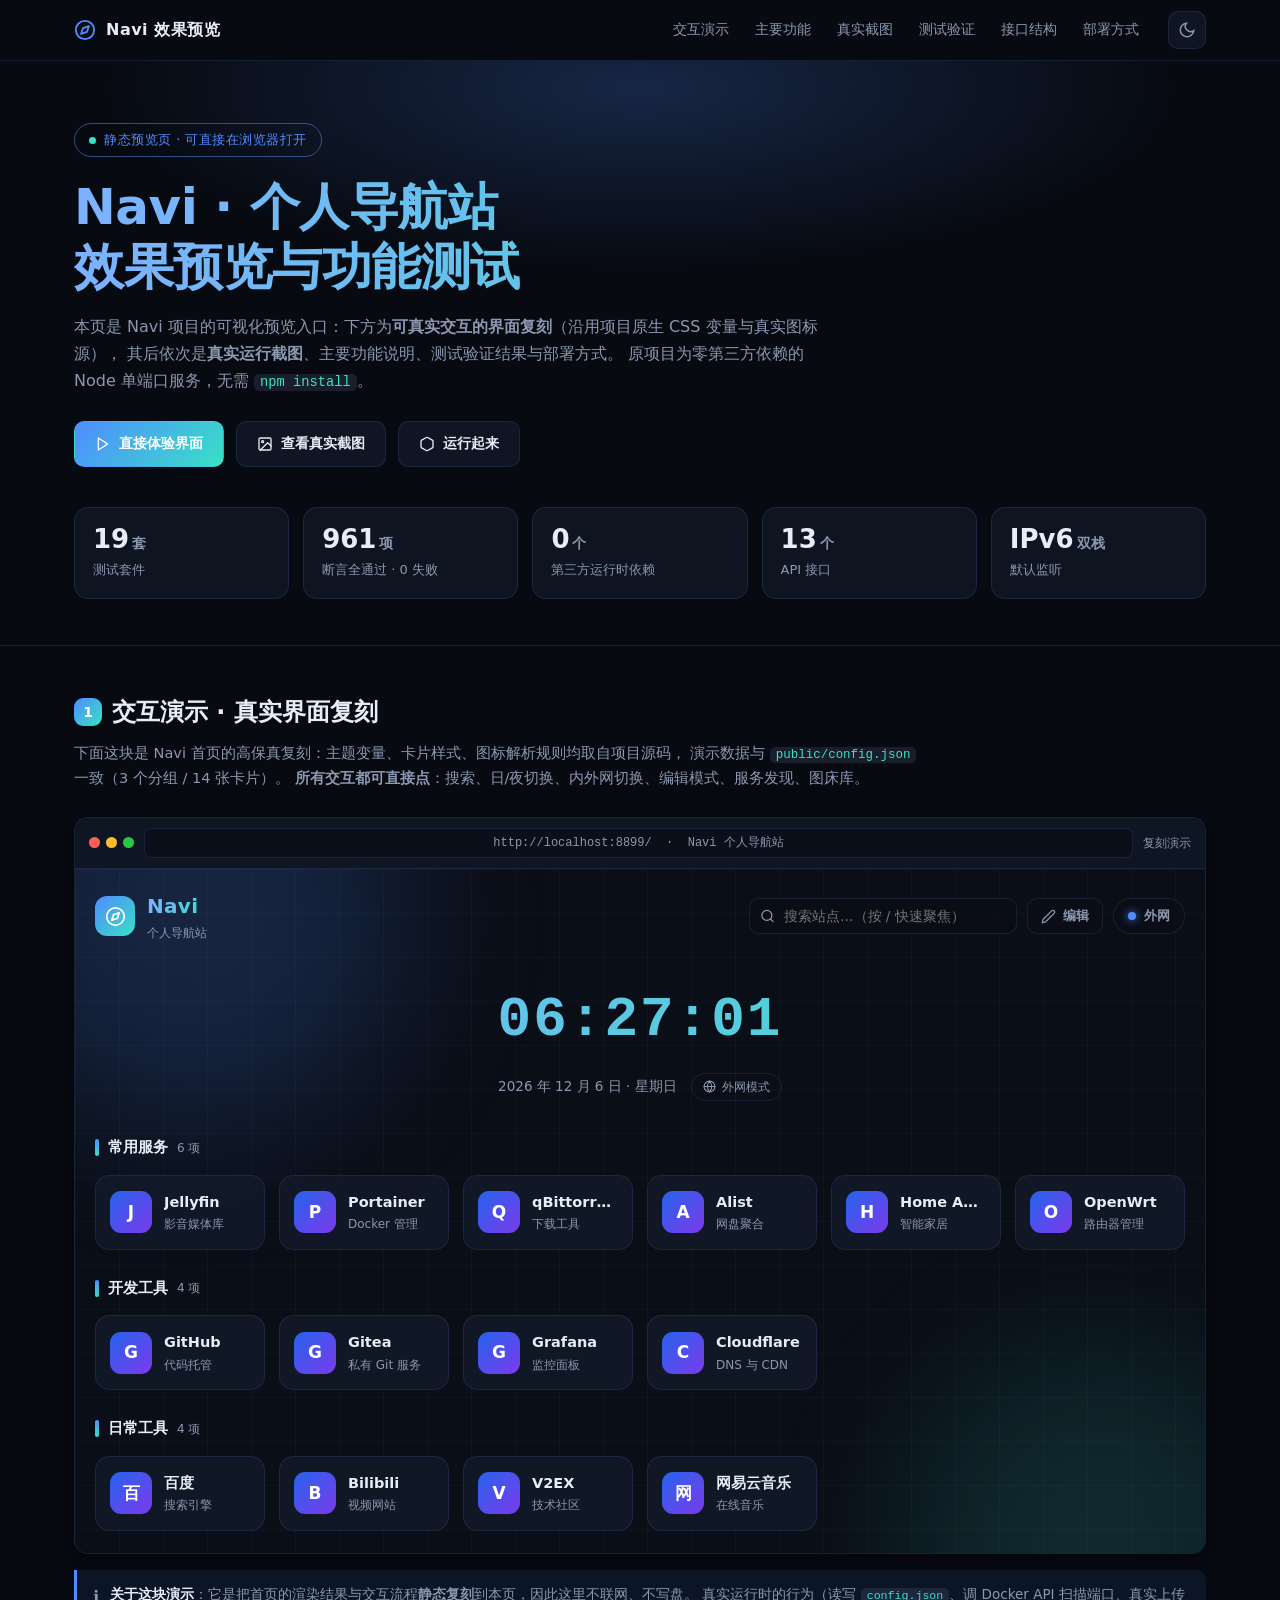
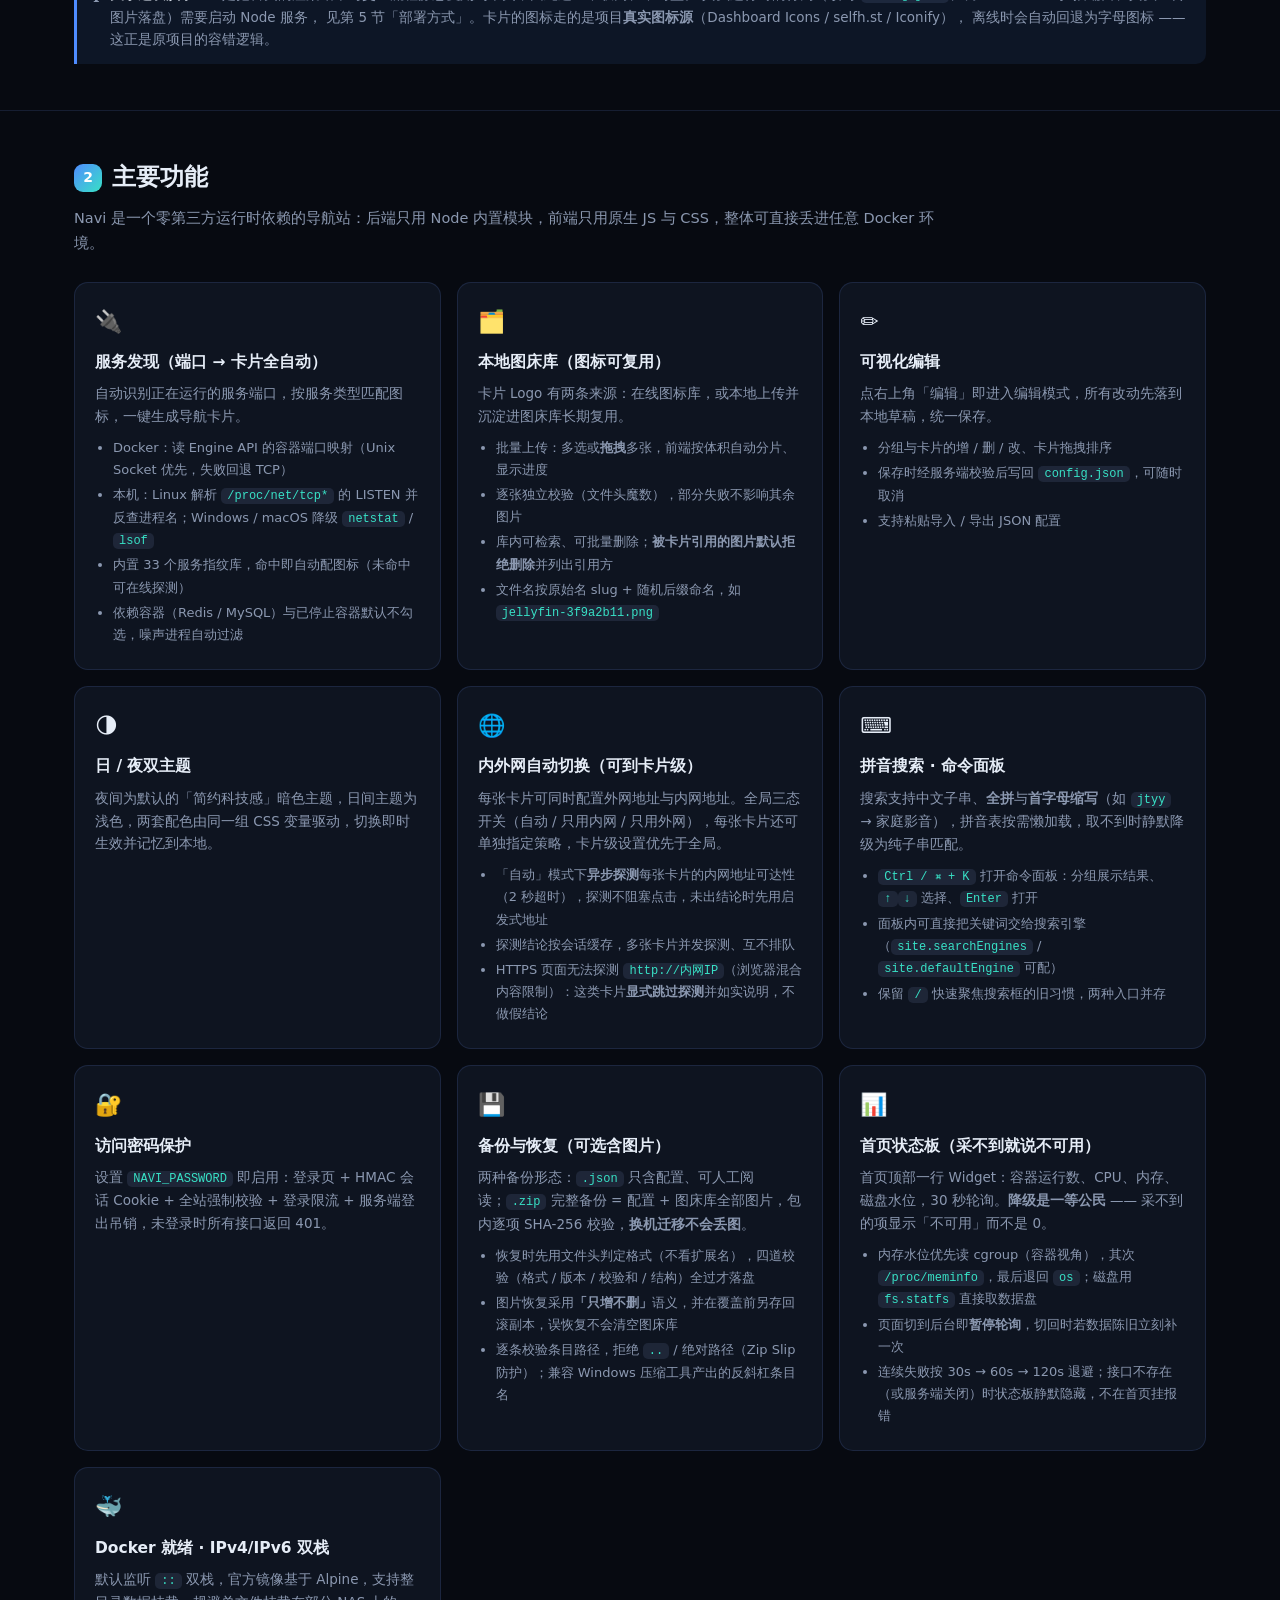
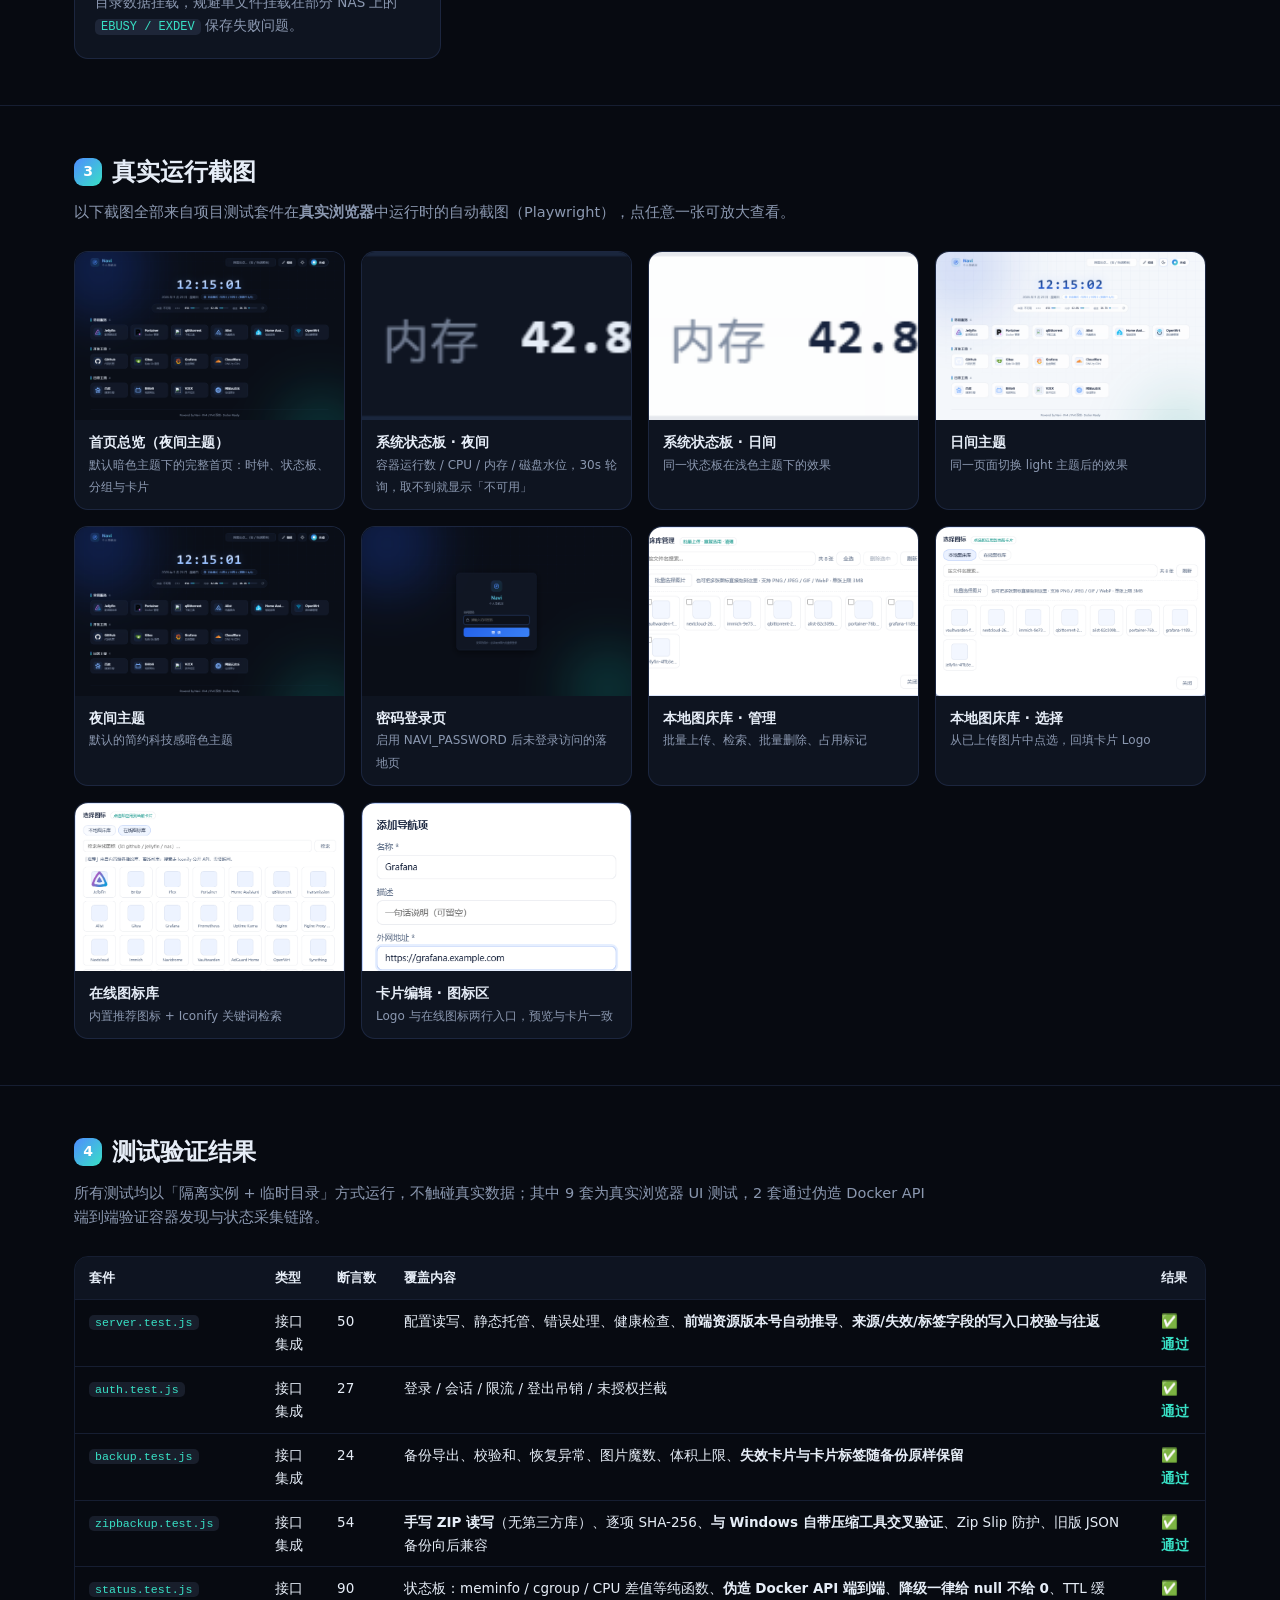
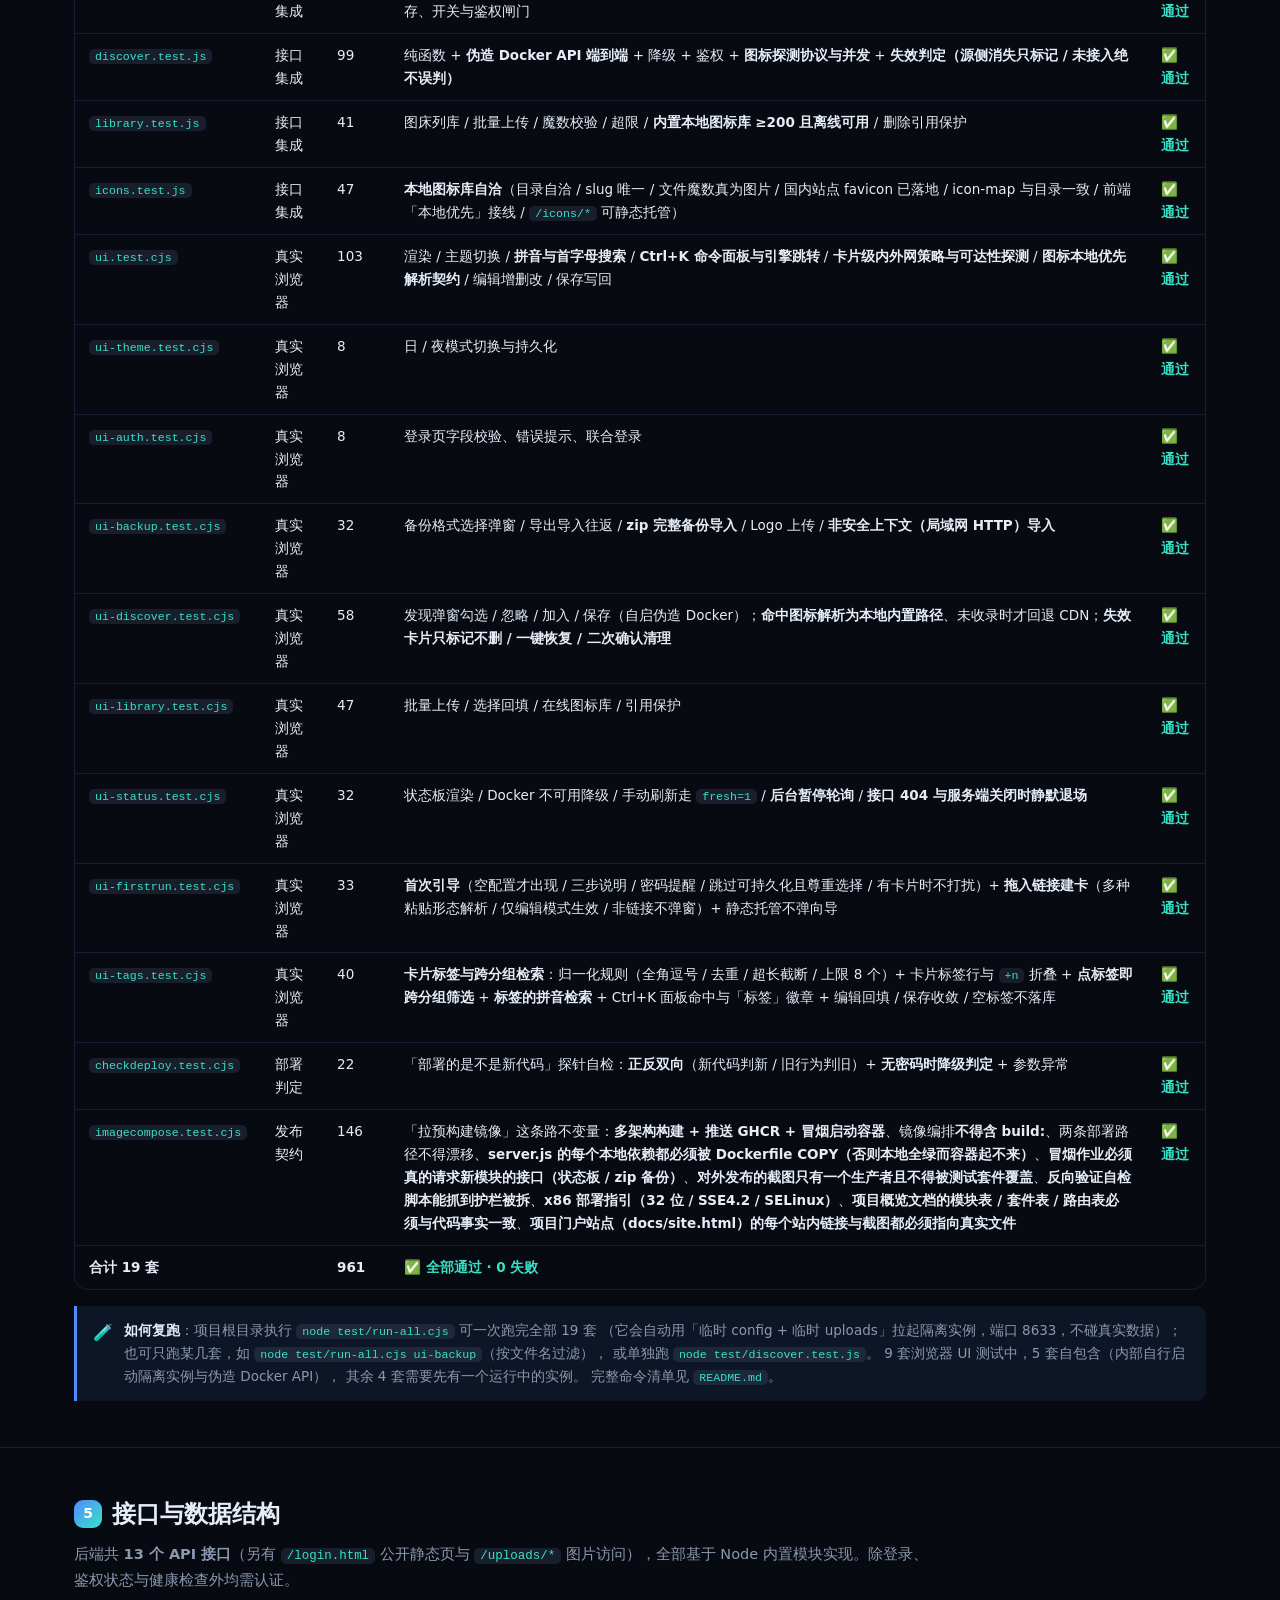
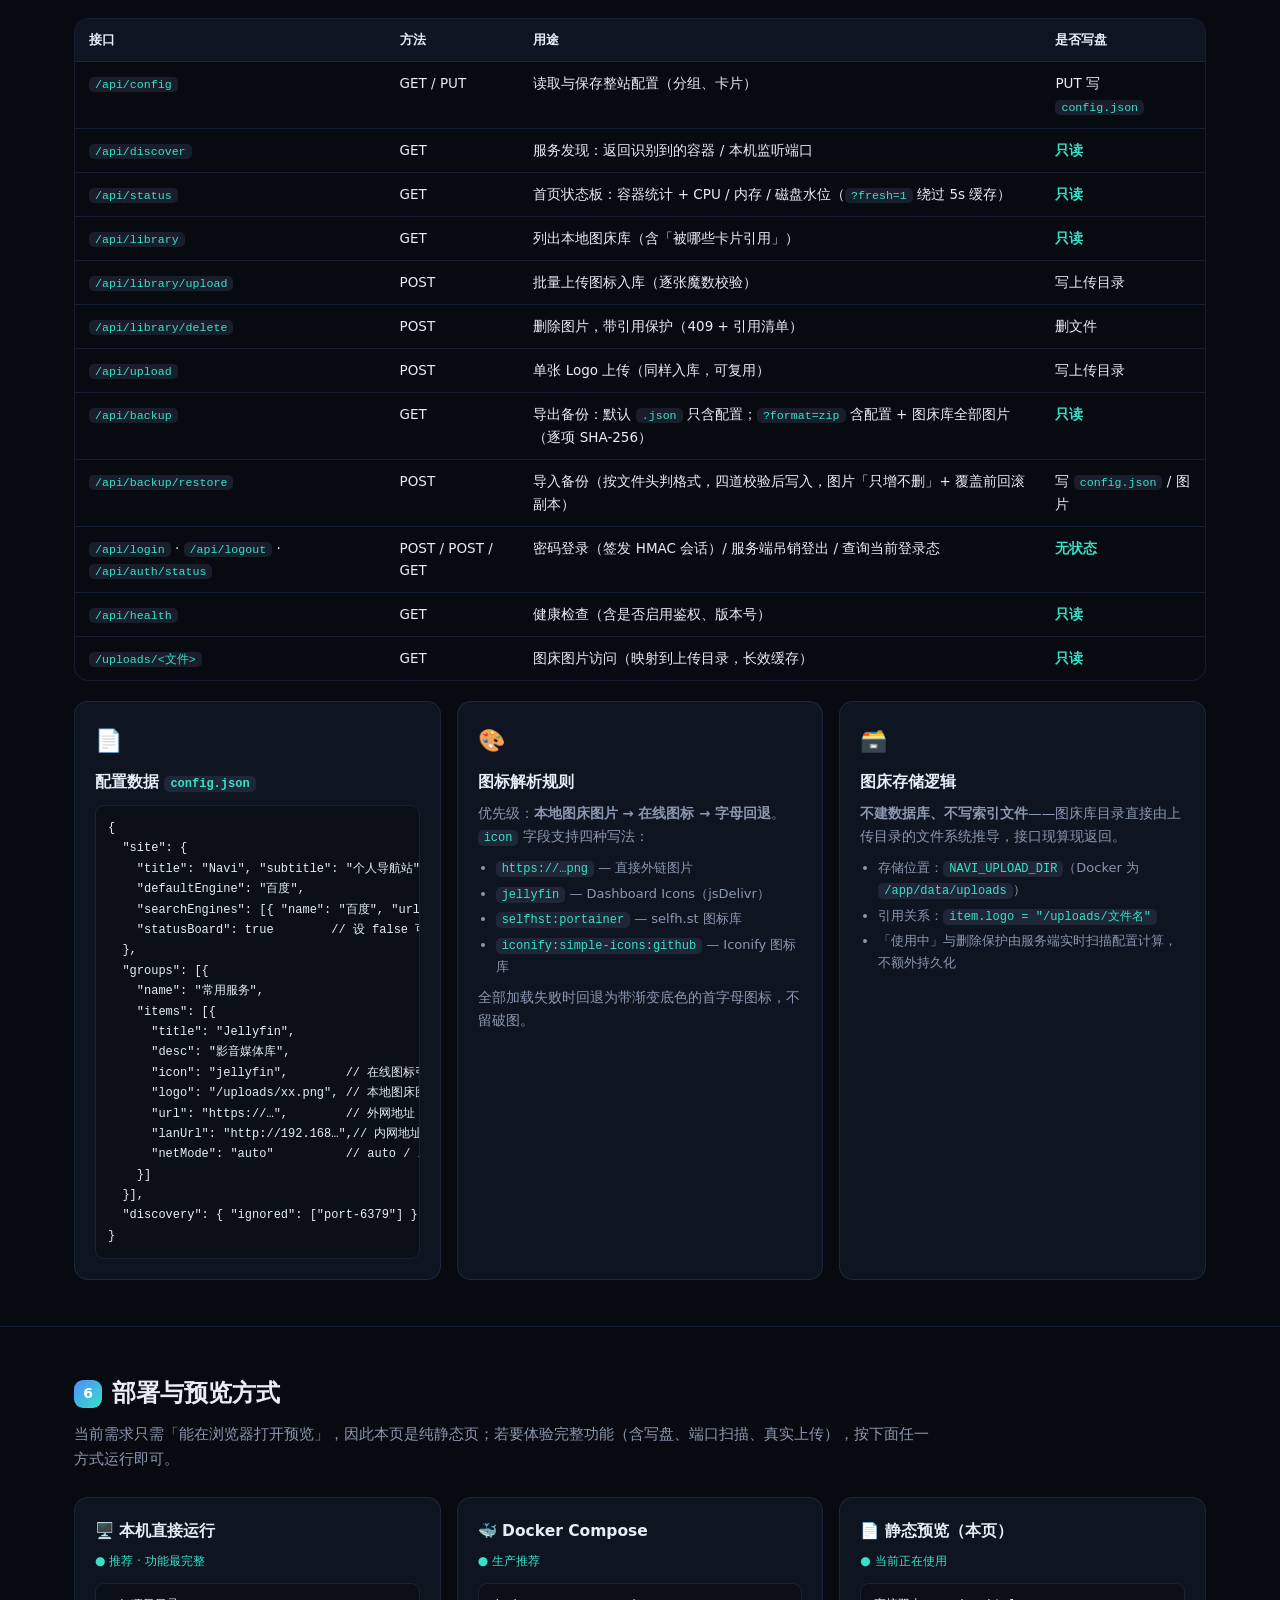
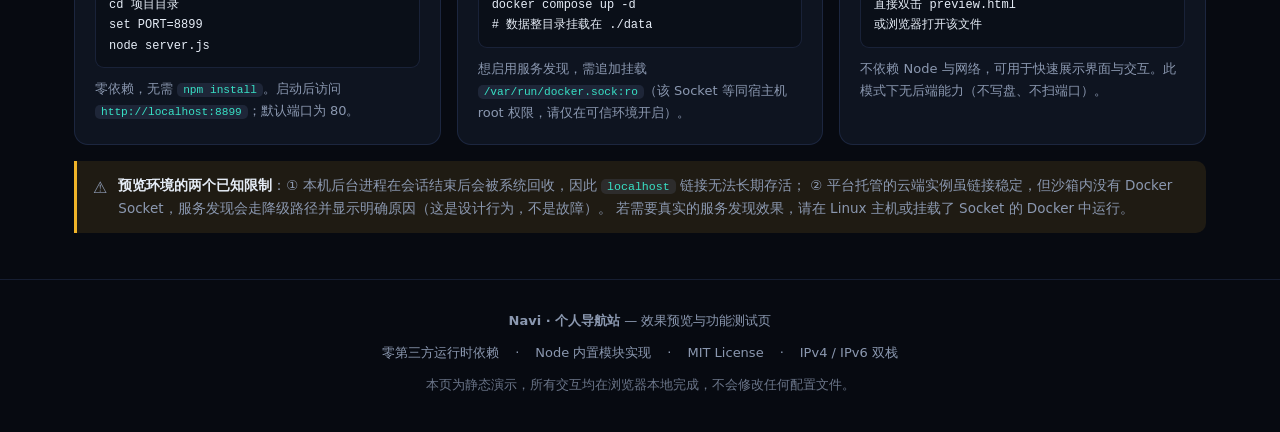
==== commit 41ccda6a: "release: 版本号升至 1.1.0（打 v1.1.0 标签） 版本号没有单一来源，四处硬编码，发版时必须一起改： - server.js：APP_VERSION 1.0.0 → 1.1.0（/a" ====
--- a/preview.html
+++ b/preview.html
@@ -593,7 +593,7 @@
 
     <div class="stats">
       <div class="stat"><b>19<span class="u">套</span></b><span>测试套件</span></div>
-      <div class="stat"><b>958<span class="u">项</span></b><span>断言全通过 · 0 失败</span></div>
+      <div class="stat"><b>961<span class="u">项</span></b><span>断言全通过 · 0 失败</span></div>
       <div class="stat"><b>0<span class="u">个</span></b><span>第三方运行时依赖</span></div>
       <div class="stat"><b>13<span class="u">个</span></b><span>API 接口</span></div>
       <div class="stat"><b>IPv6<span class="u">双栈</span></b><span>默认监听</span></div>
@@ -863,8 +863,8 @@
           <tr><td><code>ui-firstrun.test.cjs</code></td><td>真实浏览器</td><td>33</td><td><strong>首次引导</strong>（空配置才出现 / 三步说明 / 密码提醒 / 跳过可持久化且尊重选择 / 有卡片时不打扰）+ <strong>拖入链接建卡</strong>（多种粘贴形态解析 / 仅编辑模式生效 / 非链接不弹窗）+ 静态托管不弹向导</td><td class="ok"><span class="pass">✅ 通过</span></td></tr>
           <tr><td><code>ui-tags.test.cjs</code></td><td>真实浏览器</td><td>40</td><td><strong>卡片标签与跨分组检索</strong>：归一化规则（全角逗号 / 去重 / 超长截断 / 上限 8 个）+ 卡片标签行与 <code>+n</code> 折叠 + <strong>点标签即跨分组筛选</strong> + <strong>标签的拼音检索</strong> + Ctrl+K 面板命中与「标签」徽章 + 编辑回填 / 保存收敛 / 空标签不落库</td><td class="ok"><span class="pass">✅ 通过</span></td></tr>
           <tr><td><code>checkdeploy.test.cjs</code></td><td>部署判定</td><td>22</td><td>「部署的是不是新代码」探针自检：<strong>正反双向</strong>（新代码判新 / 旧行为判旧）+ <strong>无密码时降级判定</strong> + 参数异常</td><td class="ok"><span class="pass">✅ 通过</span></td></tr>
-          <tr><td><code>imagecompose.test.cjs</code></td><td>发布契约</td><td>143</td><td>「拉预构建镜像」这条路不变量：<strong>多架构构建 + 推送 GHCR + 冒烟启动容器</strong>、镜像编排<strong>不得含 build:</strong>、两条部署路径不得漂移、<strong>server.js 的每个本地依赖都必须被 Dockerfile COPY（否则本地全绿而容器起不来）</strong>、<strong>冒烟作业必须真的请求新模块的接口（状态板 / zip 备份）</strong>、<strong>对外发布的截图只有一个生产者且不得被测试套件覆盖</strong>、<strong>反向验证自检脚本能抓到护栏被拆</strong>、<strong>x86 部署指引（32 位 / SSE4.2 / SELinux）</strong>、<strong>项目概览文档的模块表 / 套件表 / 路由表必须与代码事实一致</strong>、<strong>项目门户站点（docs/site.html）的每个站内链接与截图都必须指向真实文件</strong></td><td class="ok"><span class="pass">✅ 通过</span></td></tr>
-          <tr><td colspan="2"><strong>合计 19 套</strong></td><td><strong>958</strong></td><td colspan="2" class="ok"><span class="pass">✅ 全部通过 · 0 失败</span></td></tr>
+          <tr><td><code>imagecompose.test.cjs</code></td><td>发布契约</td><td>146</td><td>「拉预构建镜像」这条路不变量：<strong>多架构构建 + 推送 GHCR + 冒烟启动容器</strong>、镜像编排<strong>不得含 build:</strong>、两条部署路径不得漂移、<strong>server.js 的每个本地依赖都必须被 Dockerfile COPY（否则本地全绿而容器起不来）</strong>、<strong>冒烟作业必须真的请求新模块的接口（状态板 / zip 备份）</strong>、<strong>对外发布的截图只有一个生产者且不得被测试套件覆盖</strong>、<strong>反向验证自检脚本能抓到护栏被拆</strong>、<strong>x86 部署指引（32 位 / SSE4.2 / SELinux）</strong>、<strong>项目概览文档的模块表 / 套件表 / 路由表必须与代码事实一致</strong>、<strong>项目门户站点（docs/site.html）的每个站内链接与截图都必须指向真实文件</strong></td><td class="ok"><span class="pass">✅ 通过</span></td></tr>
+          <tr><td colspan="2"><strong>合计 19 套</strong></td><td><strong>961</strong></td><td colspan="2" class="ok"><span class="pass">✅ 全部通过 · 0 失败</span></td></tr>
         </tbody>
       </table>
     </div>
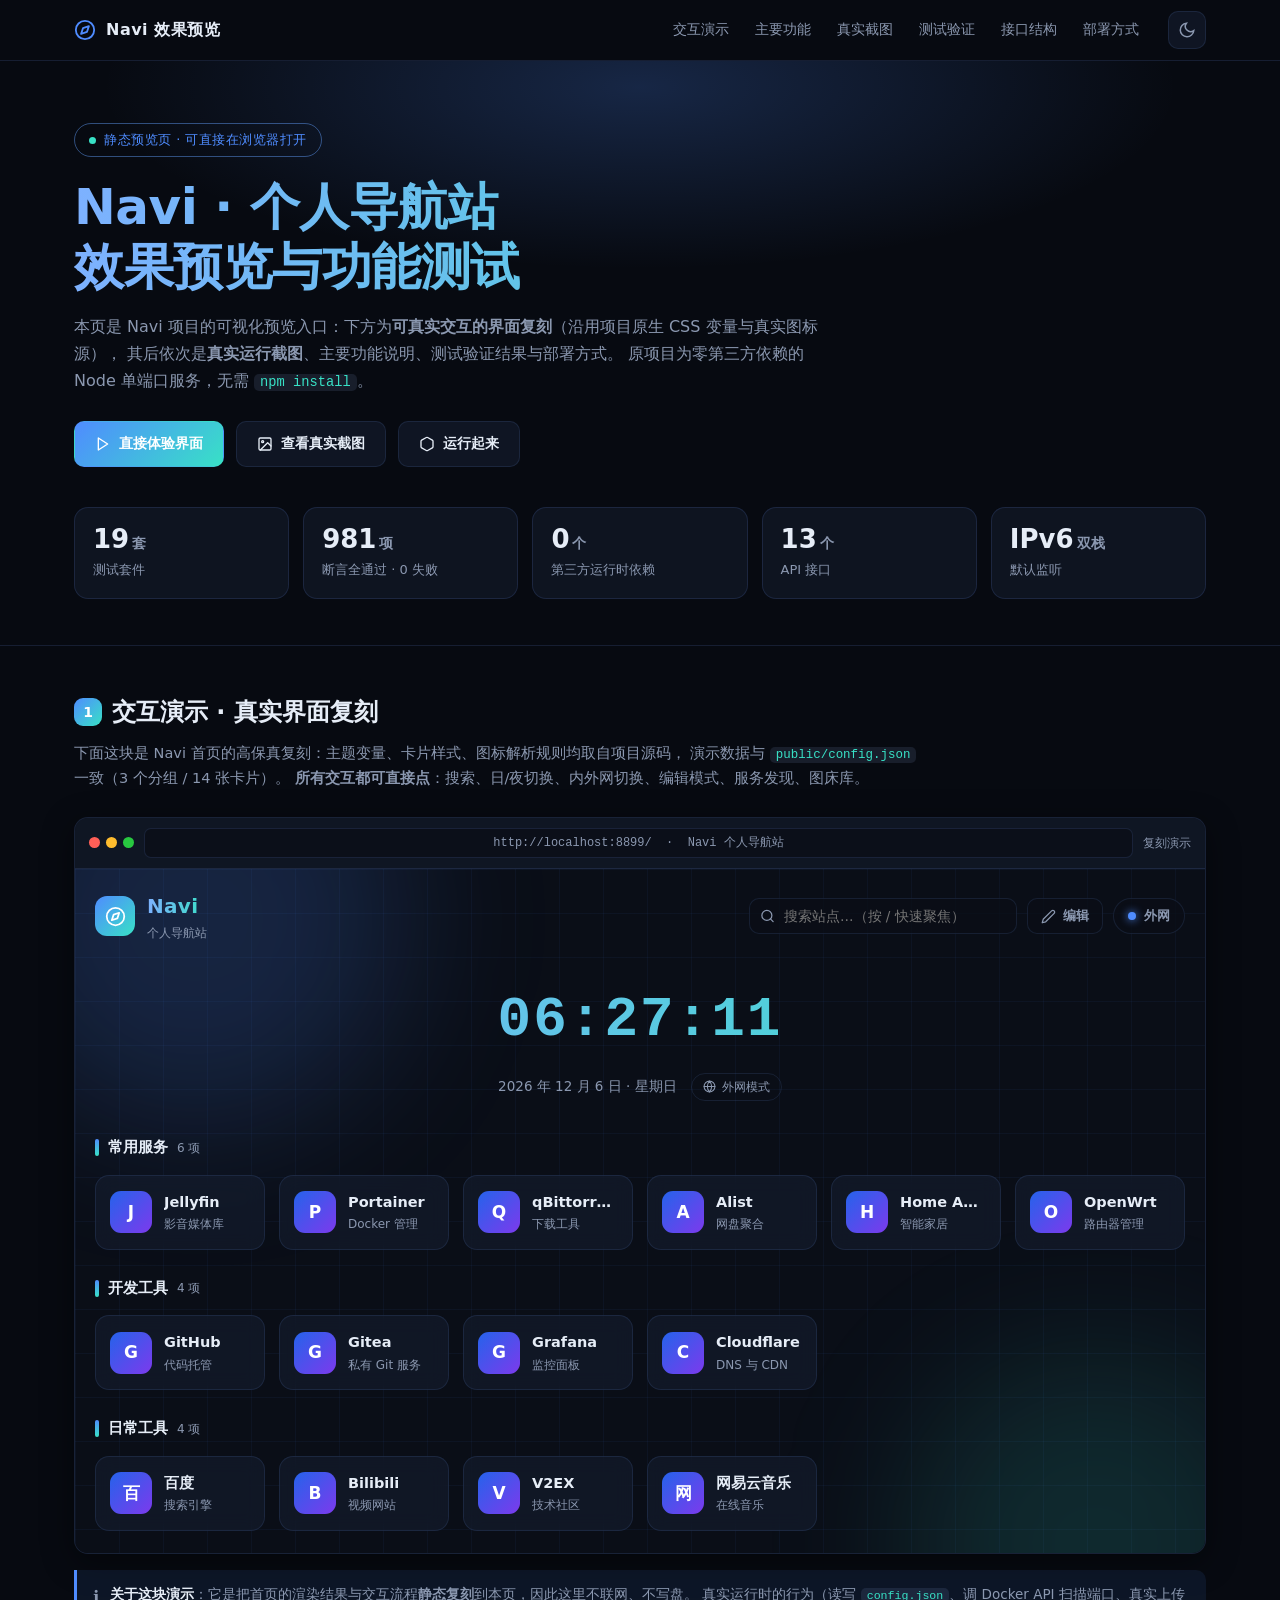
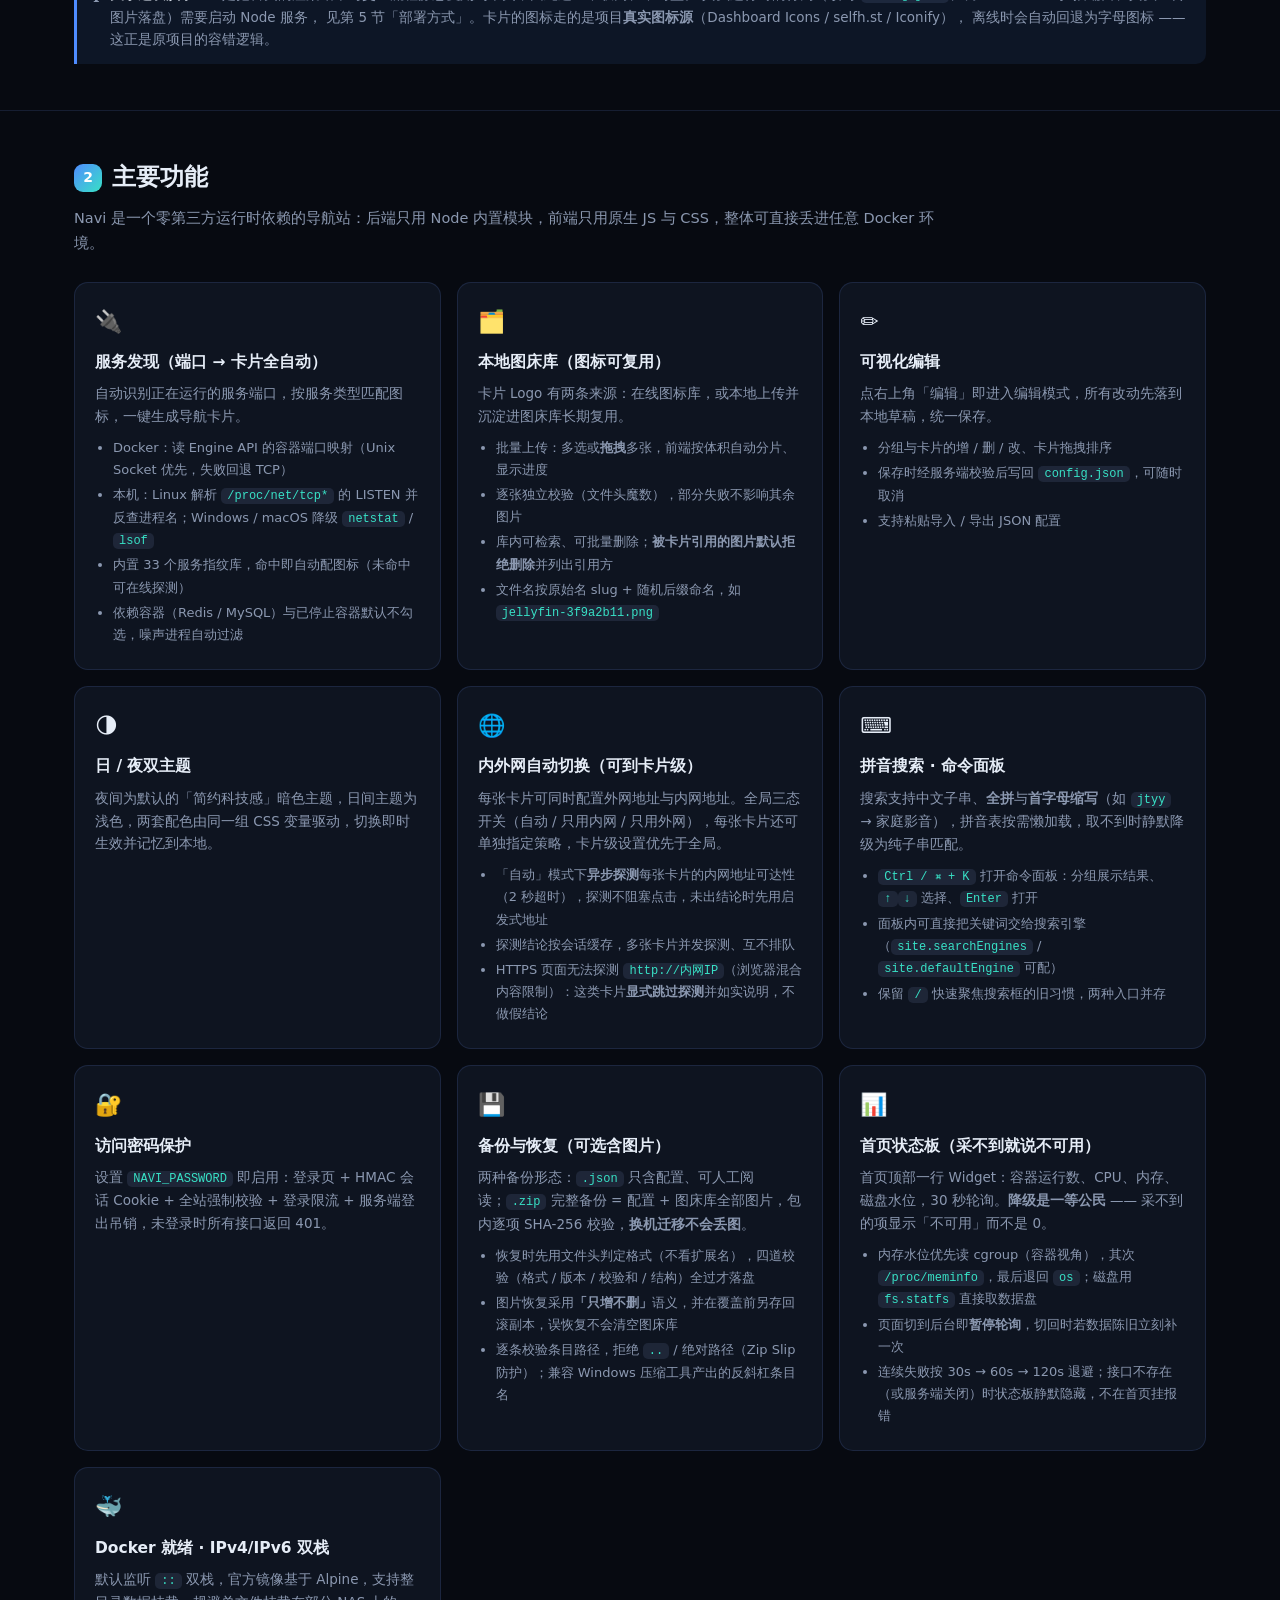
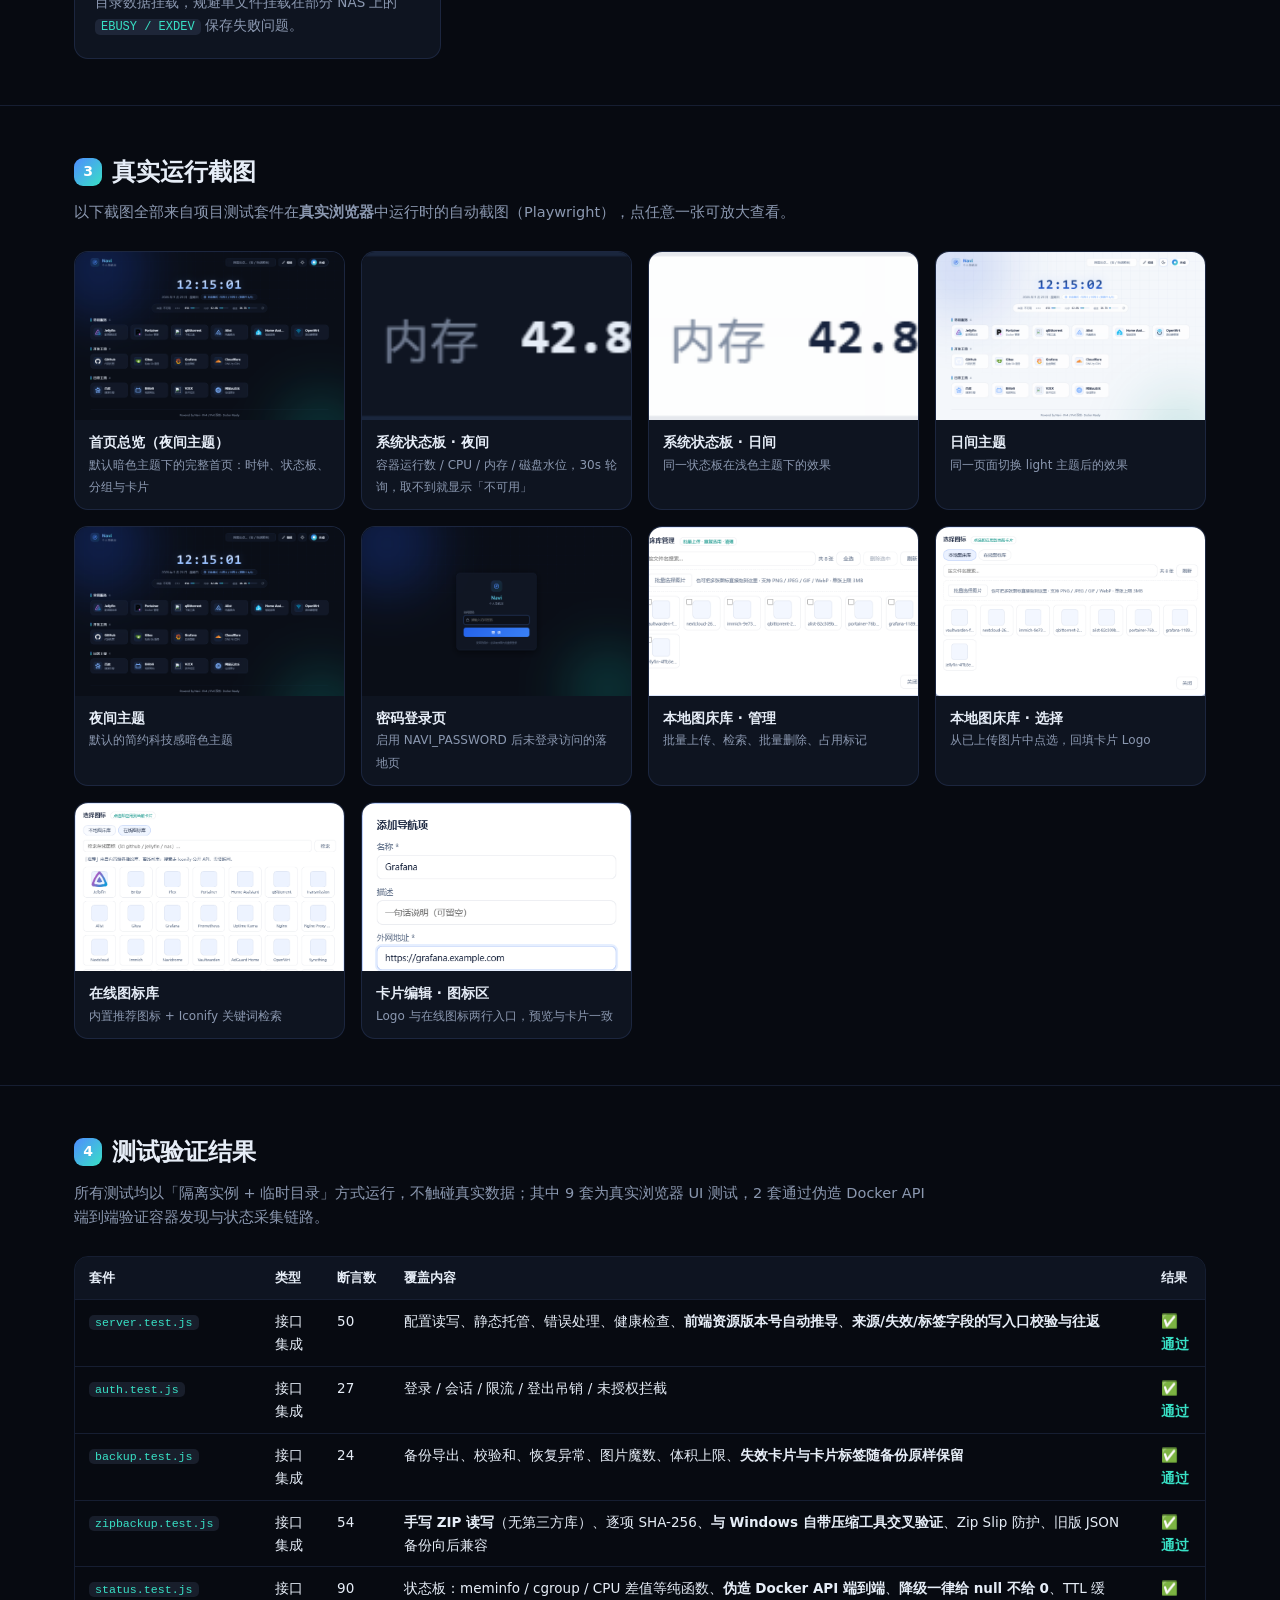
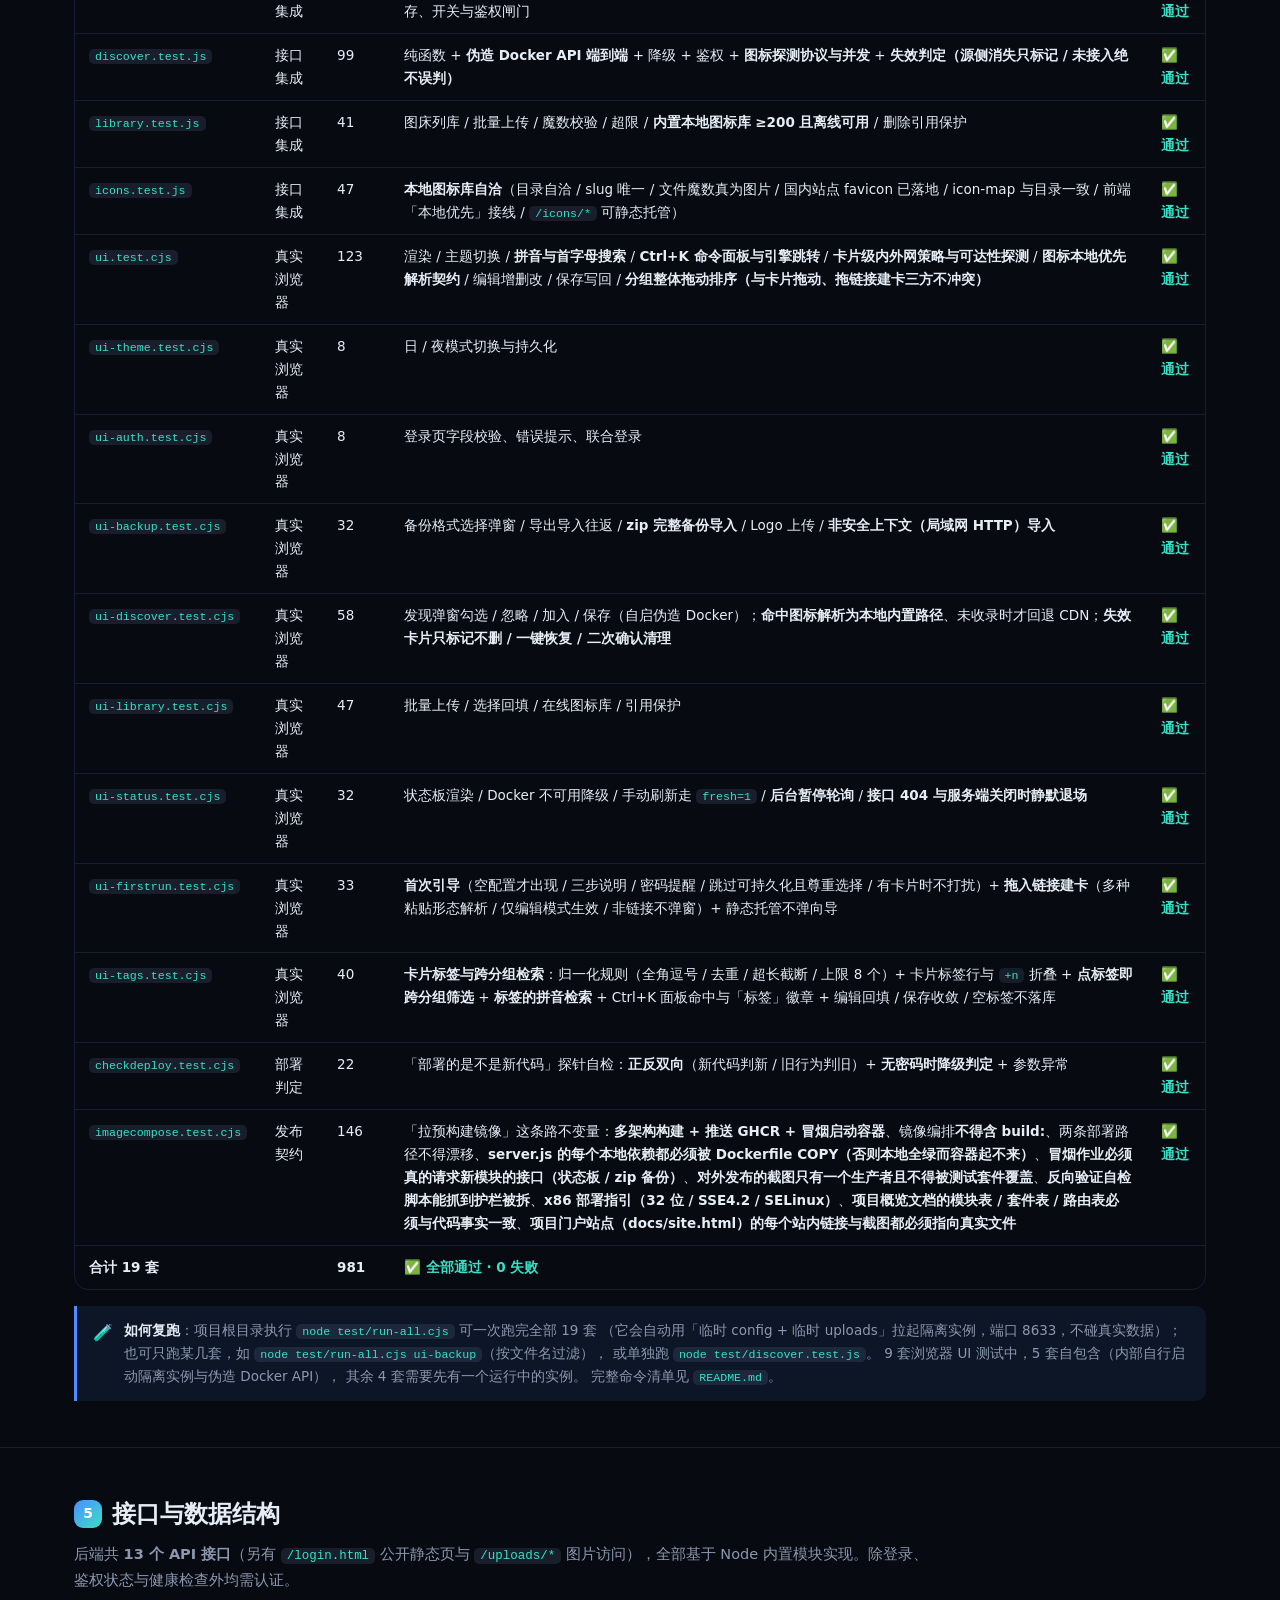
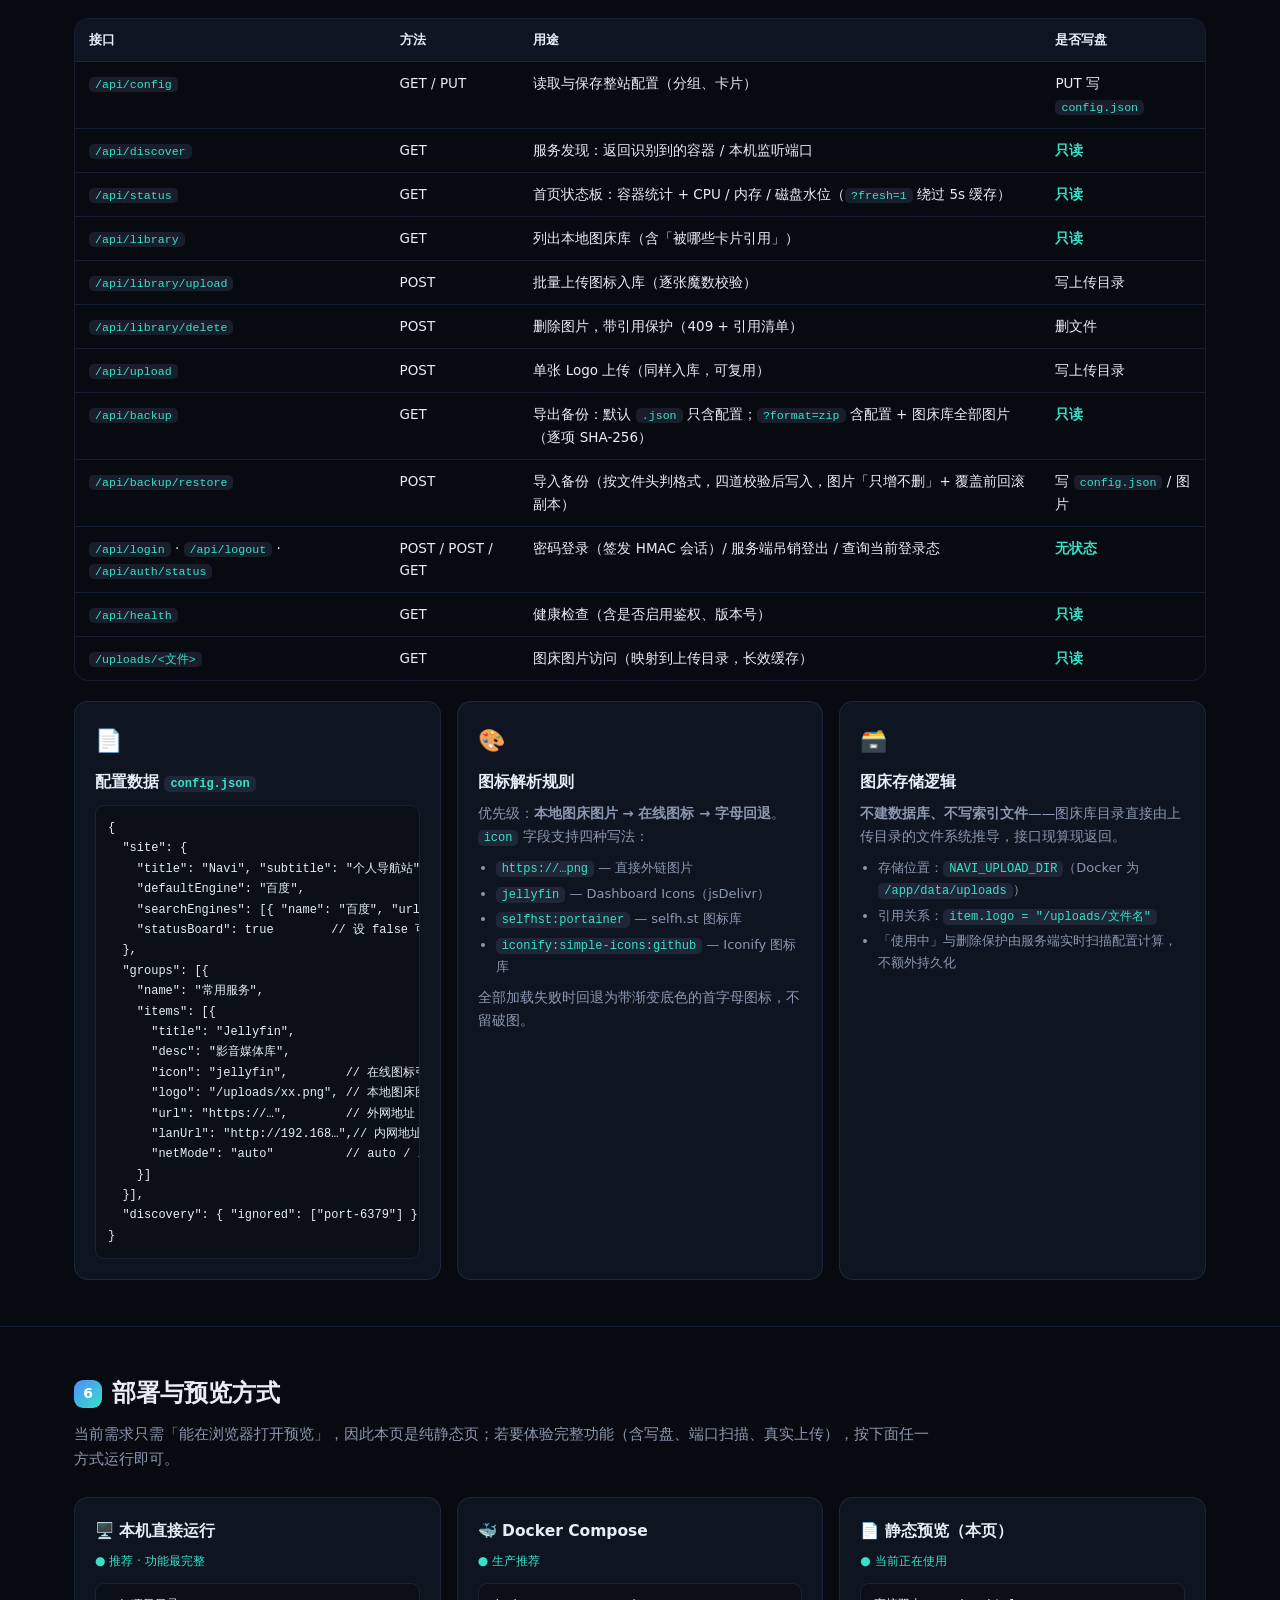
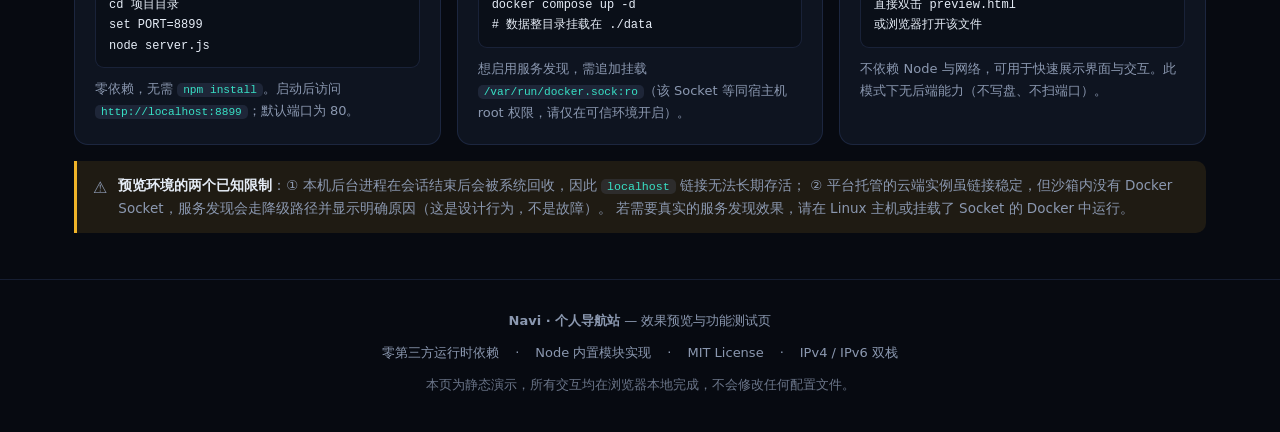
==== commit e47f0836: "feat(ui): 编辑模式下应用分组可整体拖动（与卡片拖动互不冲突） 原来只有卡片带 draggable="true"，分组 <section> 完全没有，所以编辑模式下 只能拖卡片。直接给分组加 " ====
--- a/preview.html
+++ b/preview.html
@@ -593,7 +593,7 @@
 
     <div class="stats">
       <div class="stat"><b>19<span class="u">套</span></b><span>测试套件</span></div>
-      <div class="stat"><b>961<span class="u">项</span></b><span>断言全通过 · 0 失败</span></div>
+      <div class="stat"><b>981<span class="u">项</span></b><span>断言全通过 · 0 失败</span></div>
       <div class="stat"><b>0<span class="u">个</span></b><span>第三方运行时依赖</span></div>
       <div class="stat"><b>13<span class="u">个</span></b><span>API 接口</span></div>
       <div class="stat"><b>IPv6<span class="u">双栈</span></b><span>默认监听</span></div>
@@ -853,7 +853,7 @@
           <tr><td><code>discover.test.js</code></td><td>接口集成</td><td>99</td><td>纯函数 + <strong>伪造 Docker API 端到端</strong> + 降级 + 鉴权 + <strong>图标探测协议与并发</strong> + <strong>失效判定（源侧消失只标记 / 未接入绝不误判）</strong></td><td class="ok"><span class="pass">✅ 通过</span></td></tr>
           <tr><td><code>library.test.js</code></td><td>接口集成</td><td>41</td><td>图床列库 / 批量上传 / 魔数校验 / 超限 / <strong>内置本地图标库 ≥200 且离线可用</strong> / 删除引用保护</td><td class="ok"><span class="pass">✅ 通过</span></td></tr>
           <tr><td><code>icons.test.js</code></td><td>接口集成</td><td>47</td><td><strong>本地图标库自洽</strong>（目录自洽 / slug 唯一 / 文件魔数真为图片 / 国内站点 favicon 已落地 / icon-map 与目录一致 / 前端「本地优先」接线 / <code>/icons/*</code> 可静态托管）</td><td class="ok"><span class="pass">✅ 通过</span></td></tr>
-          <tr><td><code>ui.test.cjs</code></td><td>真实浏览器</td><td>103</td><td>渲染 / 主题切换 / <strong>拼音与首字母搜索</strong> / <strong>Ctrl+K 命令面板与引擎跳转</strong> / <strong>卡片级内外网策略与可达性探测</strong> / <strong>图标本地优先解析契约</strong> / 编辑增删改 / 保存写回</td><td class="ok"><span class="pass">✅ 通过</span></td></tr>
+          <tr><td><code>ui.test.cjs</code></td><td>真实浏览器</td><td>123</td><td>渲染 / 主题切换 / <strong>拼音与首字母搜索</strong> / <strong>Ctrl+K 命令面板与引擎跳转</strong> / <strong>卡片级内外网策略与可达性探测</strong> / <strong>图标本地优先解析契约</strong> / 编辑增删改 / 保存写回 / <strong>分组整体拖动排序（与卡片拖动、拖链接建卡三方不冲突）</strong></td><td class="ok"><span class="pass">✅ 通过</span></td></tr>
           <tr><td><code>ui-theme.test.cjs</code></td><td>真实浏览器</td><td>8</td><td>日 / 夜模式切换与持久化</td><td class="ok"><span class="pass">✅ 通过</span></td></tr>
           <tr><td><code>ui-auth.test.cjs</code></td><td>真实浏览器</td><td>8</td><td>登录页字段校验、错误提示、联合登录</td><td class="ok"><span class="pass">✅ 通过</span></td></tr>
           <tr><td><code>ui-backup.test.cjs</code></td><td>真实浏览器</td><td>32</td><td>备份格式选择弹窗 / 导出导入往返 / <strong>zip 完整备份导入</strong> / Logo 上传 / <strong>非安全上下文（局域网 HTTP）导入</strong></td><td class="ok"><span class="pass">✅ 通过</span></td></tr>
@@ -864,7 +864,7 @@
           <tr><td><code>ui-tags.test.cjs</code></td><td>真实浏览器</td><td>40</td><td><strong>卡片标签与跨分组检索</strong>：归一化规则（全角逗号 / 去重 / 超长截断 / 上限 8 个）+ 卡片标签行与 <code>+n</code> 折叠 + <strong>点标签即跨分组筛选</strong> + <strong>标签的拼音检索</strong> + Ctrl+K 面板命中与「标签」徽章 + 编辑回填 / 保存收敛 / 空标签不落库</td><td class="ok"><span class="pass">✅ 通过</span></td></tr>
           <tr><td><code>checkdeploy.test.cjs</code></td><td>部署判定</td><td>22</td><td>「部署的是不是新代码」探针自检：<strong>正反双向</strong>（新代码判新 / 旧行为判旧）+ <strong>无密码时降级判定</strong> + 参数异常</td><td class="ok"><span class="pass">✅ 通过</span></td></tr>
           <tr><td><code>imagecompose.test.cjs</code></td><td>发布契约</td><td>146</td><td>「拉预构建镜像」这条路不变量：<strong>多架构构建 + 推送 GHCR + 冒烟启动容器</strong>、镜像编排<strong>不得含 build:</strong>、两条部署路径不得漂移、<strong>server.js 的每个本地依赖都必须被 Dockerfile COPY（否则本地全绿而容器起不来）</strong>、<strong>冒烟作业必须真的请求新模块的接口（状态板 / zip 备份）</strong>、<strong>对外发布的截图只有一个生产者且不得被测试套件覆盖</strong>、<strong>反向验证自检脚本能抓到护栏被拆</strong>、<strong>x86 部署指引（32 位 / SSE4.2 / SELinux）</strong>、<strong>项目概览文档的模块表 / 套件表 / 路由表必须与代码事实一致</strong>、<strong>项目门户站点（docs/site.html）的每个站内链接与截图都必须指向真实文件</strong></td><td class="ok"><span class="pass">✅ 通过</span></td></tr>
-          <tr><td colspan="2"><strong>合计 19 套</strong></td><td><strong>961</strong></td><td colspan="2" class="ok"><span class="pass">✅ 全部通过 · 0 失败</span></td></tr>
+          <tr><td colspan="2"><strong>合计 19 套</strong></td><td><strong>981</strong></td><td colspan="2" class="ok"><span class="pass">✅ 全部通过 · 0 失败</span></td></tr>
         </tbody>
       </table>
     </div>
